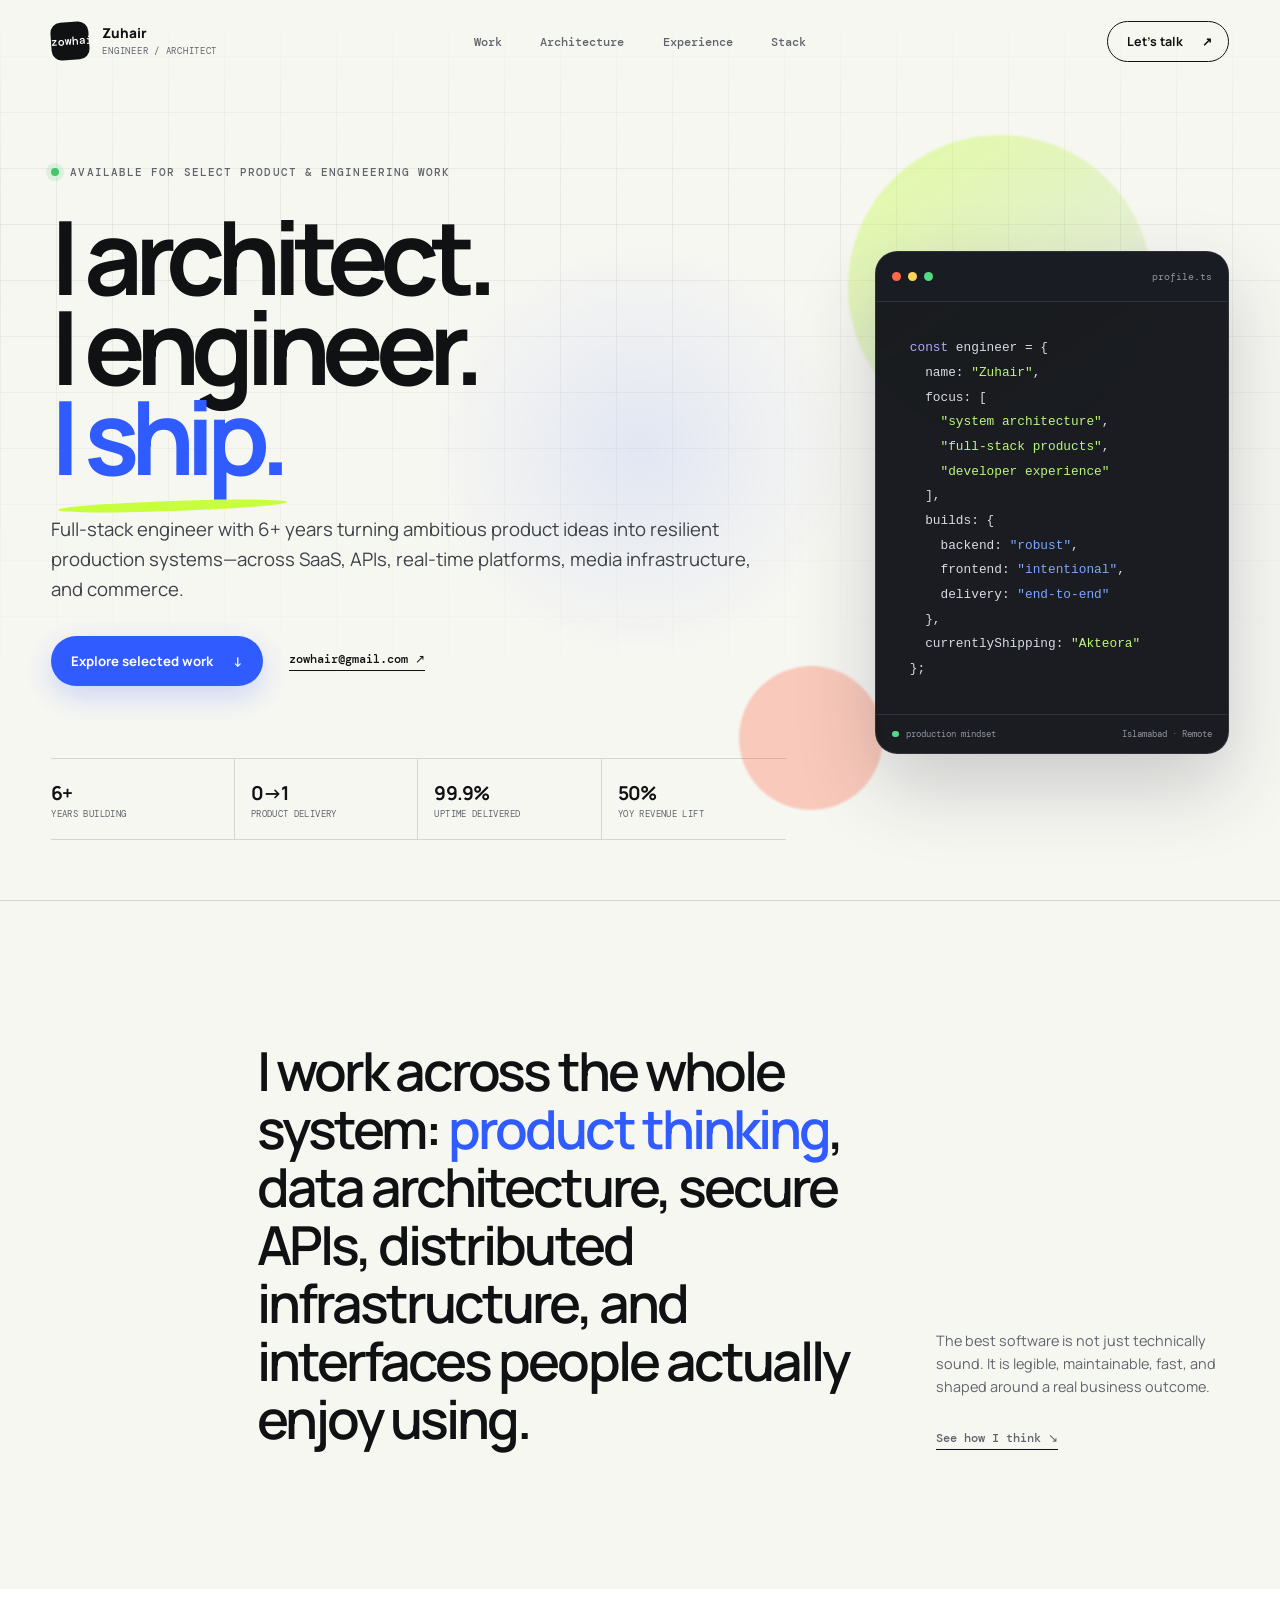
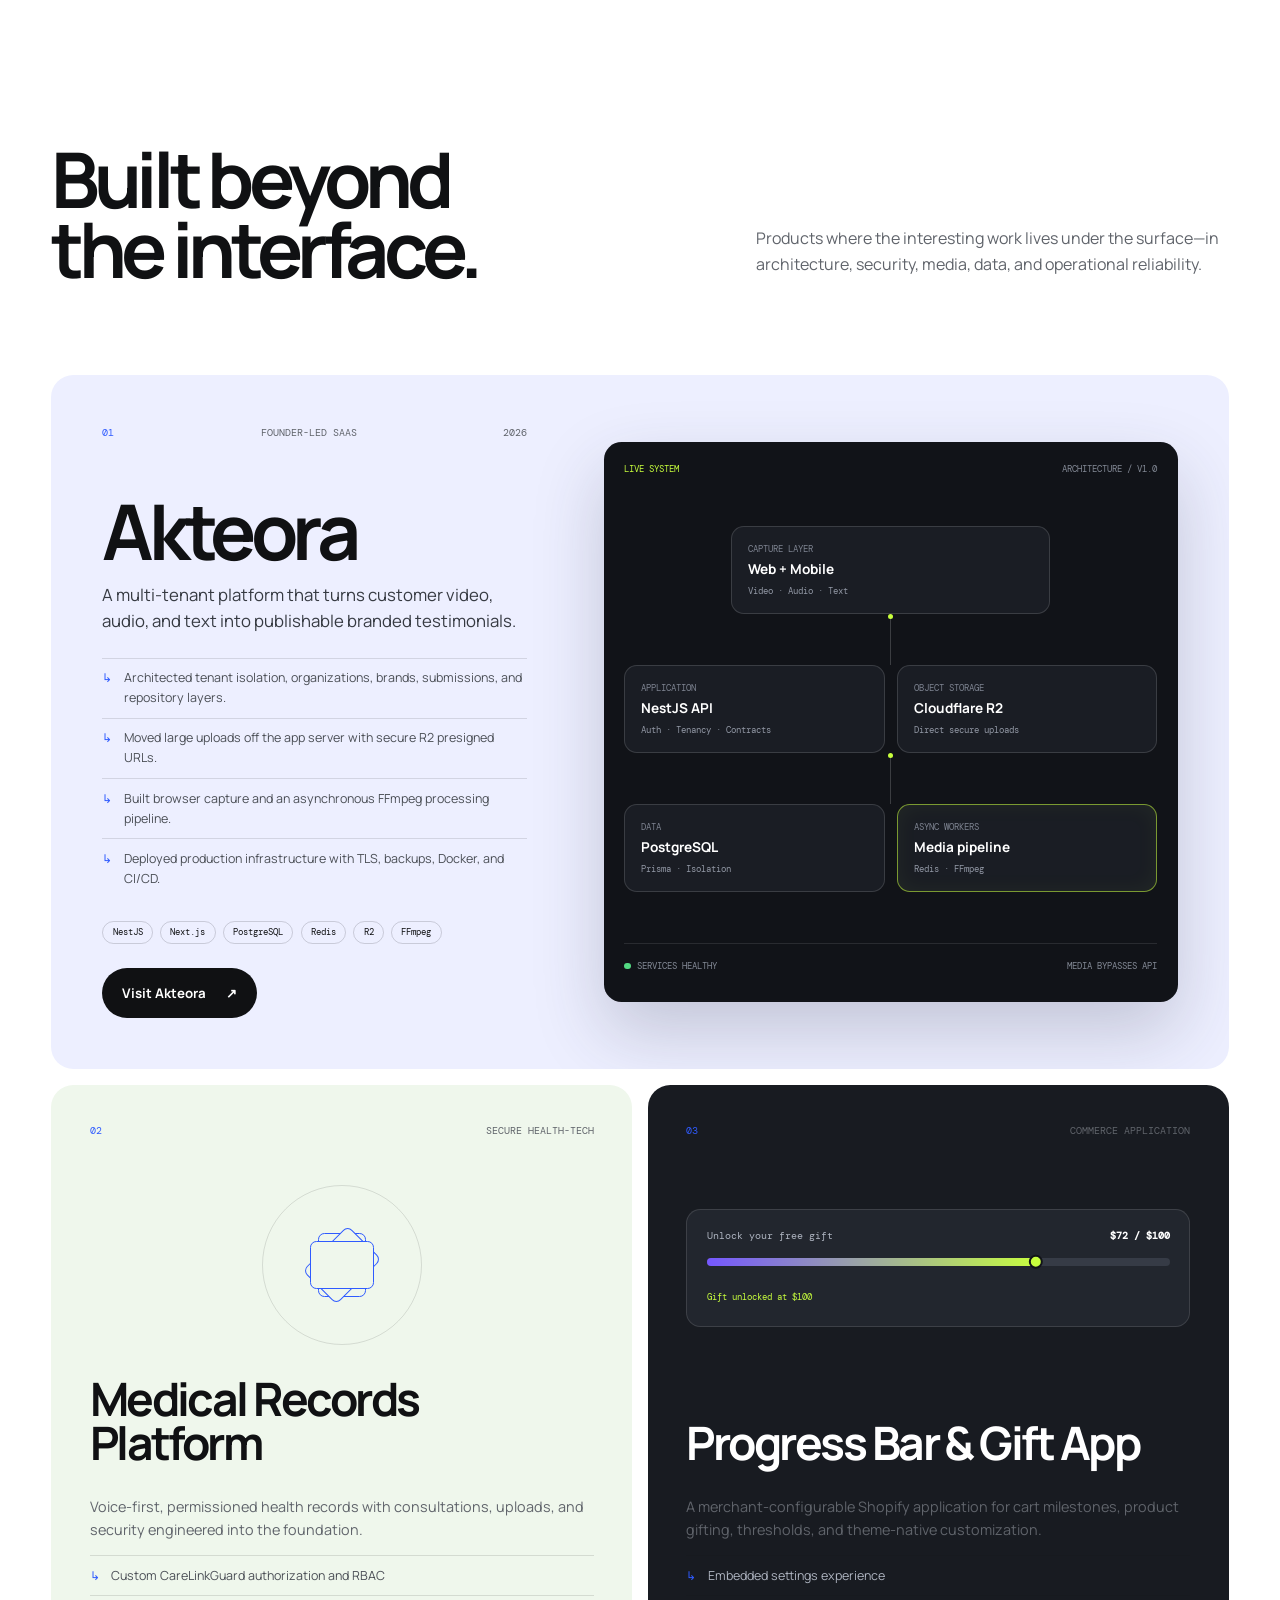
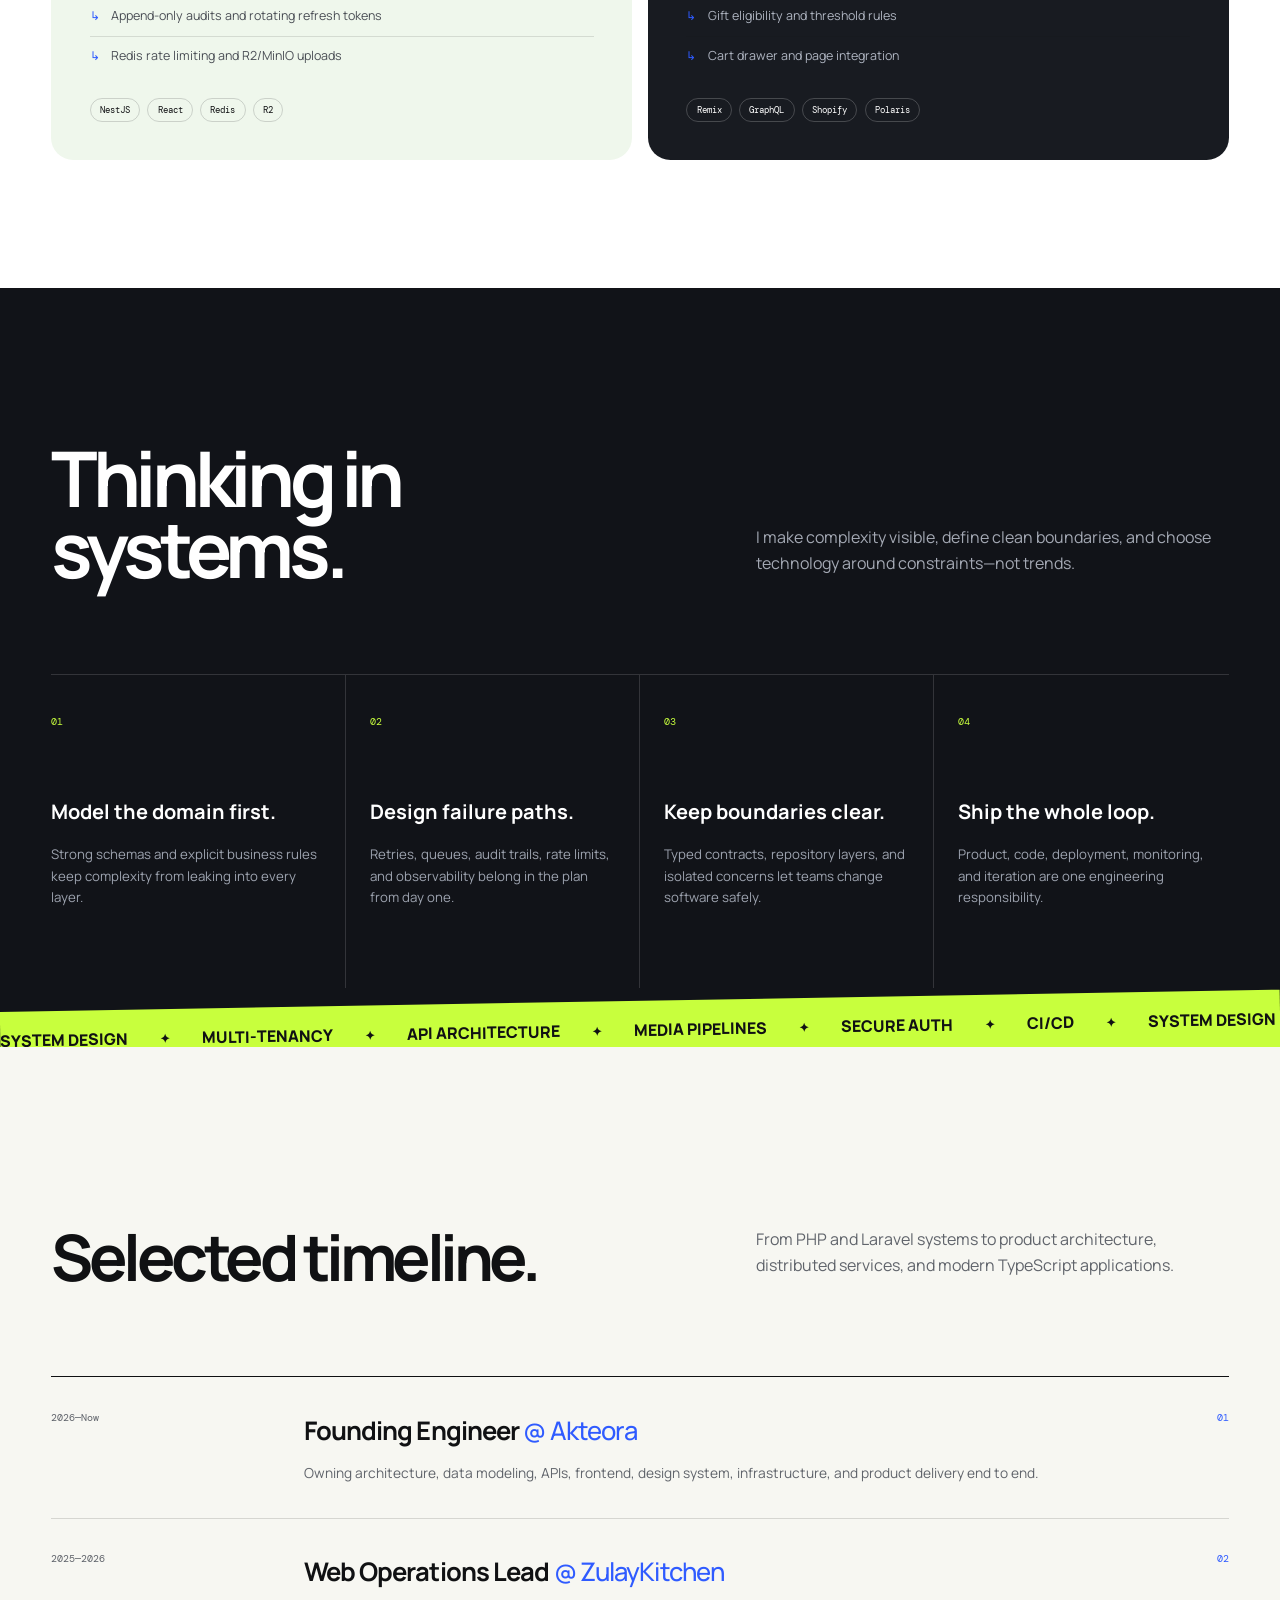
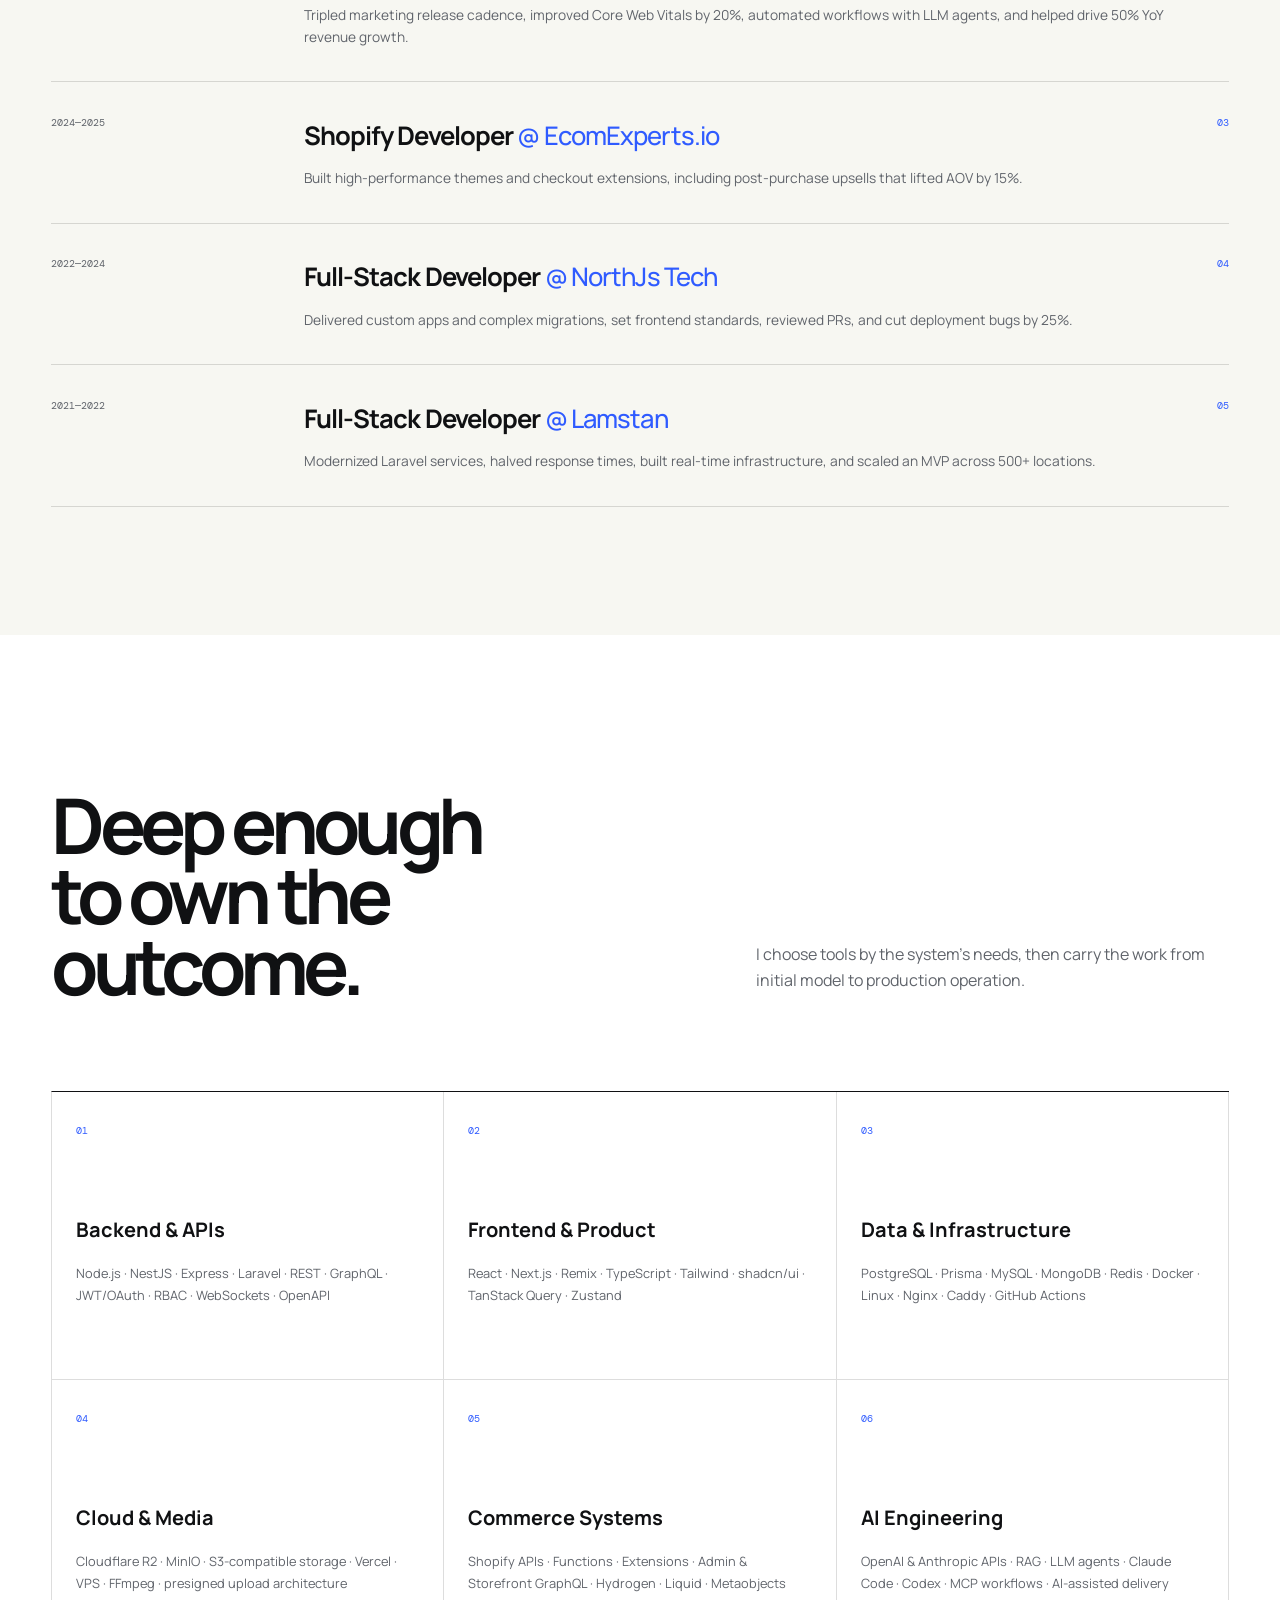
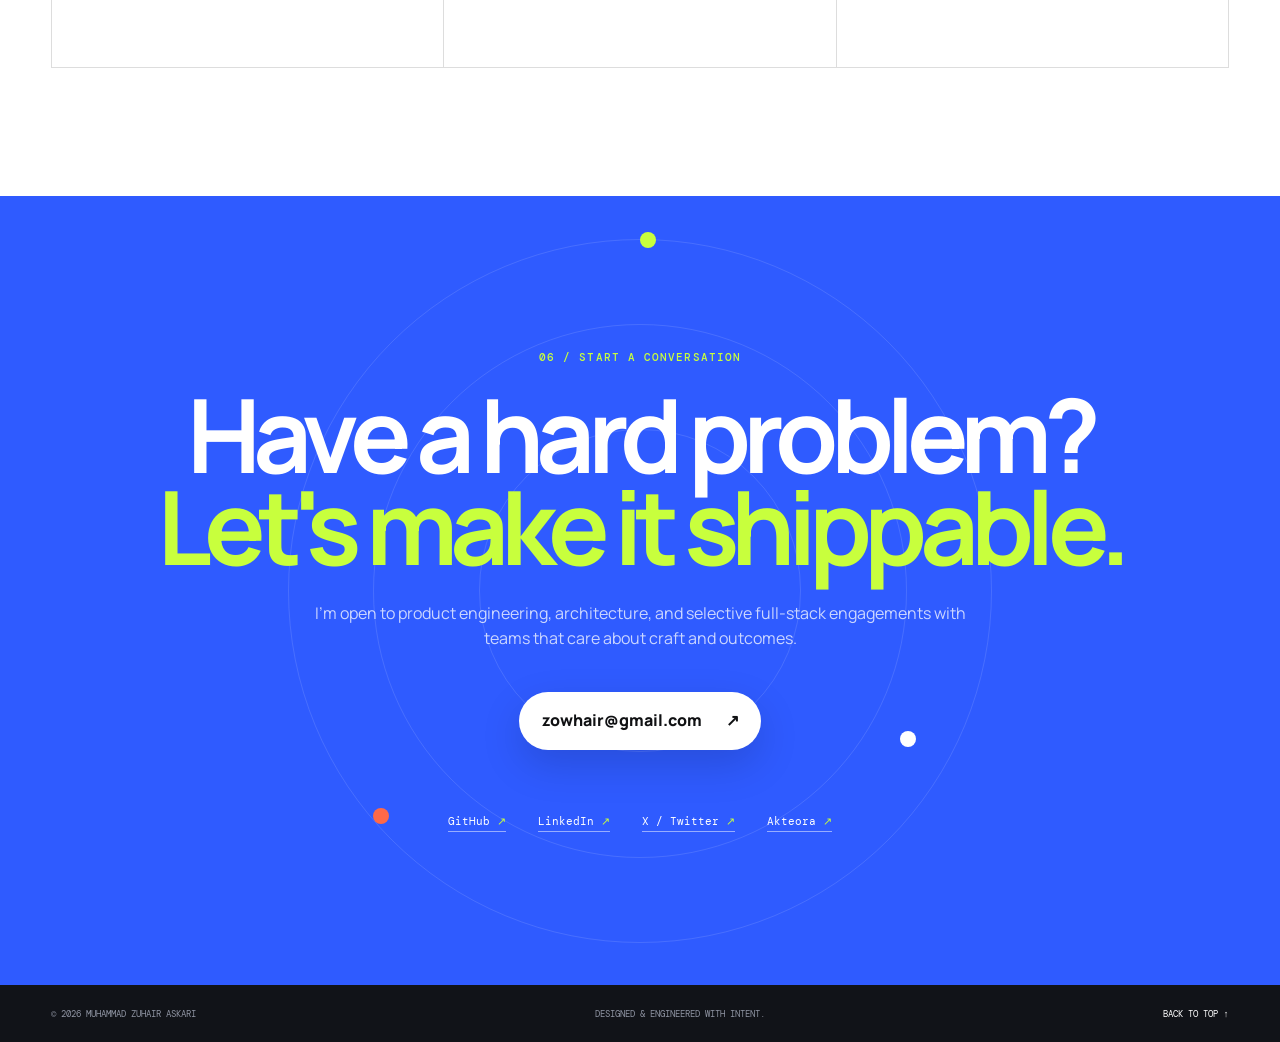
==== index.html @ 386f0e7a "name update" ====
<!doctype html>
<html lang="en">
<head>
  <meta charset="utf-8">
  <meta name="viewport" content="width=device-width, initial-scale=1">
  <meta name="theme-color" content="#f7f7f2">
  <meta name="description" content="Muhammad Zuhair Askari is a full-stack engineer and systems architect building SaaS products, APIs, media pipelines, and high-performance commerce systems.">
  <meta name="author" content="Muhammad Zuhair Askari">
  <meta property="og:title" content="Muhammad Zuhair Askari — Full-Stack Engineer & Systems Architect">
  <meta property="og:description" content="I architect and ship production software—from data models and APIs to polished product experiences.">
  <meta property="og:type" content="website">
  <title>Muhammad Zuhair Askari Full-Stack Engineer & Systems Architect</title>
  <link rel="preconnect" href="https://fonts.googleapis.com">
  <link rel="preconnect" href="https://fonts.gstatic.com" crossorigin>
  <link href="https://fonts.googleapis.com/css2?family=DM+Mono:wght@400;500&family=Manrope:wght@400;500;600;700;800&display=swap" rel="stylesheet">
  <link rel="stylesheet" href="main.55431484.css">
</head>
<body>
  <div class="cursor-glow" aria-hidden="true"></div>
  <a class="skip-link" href="#main">Skip to content</a>

  <header class="site-header" data-header>
    <a class="brand" href="#top" aria-label="Zuhair Askari, home">
      <span class="brand-mark">zowhair</span>
      <span class="brand-copy">Zuhair<small>Engineer / Architect</small></span>
    </a>
    <button class="menu-toggle" type="button" aria-label="Open navigation" aria-expanded="false" aria-controls="site-nav"><span></span><span></span></button>
    <nav class="site-nav" id="site-nav" aria-label="Primary navigation">
      <a href="#work">Work</a><a href="#architecture">Architecture</a><a href="#experience">Experience</a><a href="#stack">Stack</a>
    </nav>
    <a class="header-cta magnetic" href="mailto:zowhair@gmail.com?subject=Let%27s%20build%20something">Let's talk <span>↗</span></a>
  </header>

  <main id="main">
    <section class="hero section" id="top">
      <div class="hero-grid" aria-hidden="true"></div><div class="orb orb-one" aria-hidden="true"></div><div class="orb orb-two" aria-hidden="true"></div>
      <div class="hero-content">
        <div class="eyebrow reveal"><span class="status-dot"></span> Available for select product & engineering work</div>
        <h1 class="hero-title reveal">I architect.<br>I engineer. <span class="title-accent">I ship.</span></h1>
        <p class="hero-intro reveal">Full-stack engineer with 6+ years turning ambitious product ideas into resilient production systems—across SaaS, APIs, real-time platforms, media infrastructure, and commerce.</p>
        <div class="hero-actions reveal">
          <a class="button button-primary magnetic" href="#work">Explore selected work <span>↓</span></a>
          <a class="text-link" href="mailto:zowhair@gmail.com">zowhair@gmail.com <span>↗</span></a>
        </div>
        <div class="signal-strip reveal" aria-label="Quick facts">
          <div><strong>6+</strong><span>Years building</span></div><div><strong>0→1</strong><span>Product delivery</span></div><div><strong>99.9%</strong><span>Uptime delivered</span></div><div><strong>50%</strong><span>YoY revenue lift</span></div>
        </div>
      </div>
      <aside class="hero-console reveal" aria-label="Engineer profile summary">
        <div class="console-bar"><span></span><span></span><span></span><em>profile.ts</em></div>
        <pre><code><span class="code-violet">const</span> engineer = {
  name: <span class="code-green">"Zuhair"</span>,
  focus: [
    <span class="code-green">"system architecture"</span>,
    <span class="code-green">"full-stack products"</span>,
    <span class="code-green">"developer experience"</span>
  ],
  builds: {
    backend: <span class="code-blue">"robust"</span>,
    frontend: <span class="code-blue">"intentional"</span>,
    delivery: <span class="code-blue">"end-to-end"</span>
  },
  currentlyShipping: <span class="code-green">"Akteora"</span>
};</code></pre>
        <div class="console-footer"><span><i></i> production mindset</span><span>Islamabad · Remote</span></div>
      </aside>
    </section>

    <section class="statement section reveal" aria-label="Approach">
      <p class="section-kicker">01 / Approach</p>
      <p class="statement-copy">I work across the whole system: <span>product thinking</span>, data architecture, secure APIs, distributed infrastructure, and interfaces people actually enjoy using.</p>
      <div class="statement-side"><p>The best software is not just technically sound. It is legible, maintainable, fast, and shaped around a real business outcome.</p><a class="arrow-link" href="#architecture">See how I think <span>↘</span></a></div>
    </section>

    <section class="work section" id="work">
      <div class="section-heading reveal">
        <div><p class="section-kicker">02 / Selected work</p><h2>Built beyond<br>the interface.</h2></div>
        <p>Products where the interesting work lives under the surface—in architecture, security, media, data, and operational reliability.</p>
      </div>
      <article class="project project-featured reveal">
        <div class="project-copy">
          <div class="project-meta"><span>01</span><span>Founder-led SaaS</span><span>2026</span></div>
          <h3>Akteora</h3>
          <p class="project-lede">A multi-tenant platform that turns customer video, audio, and text into publishable branded testimonials.</p>
          <ul class="project-results">
            <li>Architected tenant isolation, organizations, brands, submissions, and repository layers.</li>
            <li>Moved large uploads off the app server with secure R2 presigned URLs.</li>
            <li>Built browser capture and an asynchronous FFmpeg processing pipeline.</li>
            <li>Deployed production infrastructure with TLS, backups, Docker, and CI/CD.</li>
          </ul>
          <div class="tag-row"><span>NestJS</span><span>Next.js</span><span>PostgreSQL</span><span>Redis</span><span>R2</span><span>FFmpeg</span></div>
          <a class="button button-dark magnetic" href="https://akteora.com" target="_blank" rel="noopener">Visit Akteora <span>↗</span></a>
        </div>
        <div class="architecture-card" aria-label="Akteora architecture illustration">
          <div class="arch-label"><span>LIVE SYSTEM</span><em>Architecture / v1.0</em></div>
          <div class="arch-flow">
            <div class="arch-node node-client"><small>Capture layer</small><strong>Web + Mobile</strong><span>Video · Audio · Text</span></div>
            <div class="flow-line"><span></span></div>
            <div class="arch-split"><div class="arch-node"><small>Application</small><strong>NestJS API</strong><span>Auth · Tenancy · Contracts</span></div><div class="arch-node"><small>Object storage</small><strong>Cloudflare R2</strong><span>Direct secure uploads</span></div></div>
            <div class="flow-line"><span></span></div>
            <div class="arch-split"><div class="arch-node"><small>Data</small><strong>PostgreSQL</strong><span>Prisma · Isolation</span></div><div class="arch-node node-active"><small>Async workers</small><strong>Media pipeline</strong><span>Redis · FFmpeg</span></div></div>
          </div>
          <div class="arch-metrics"><span><i></i> Services healthy</span><span>Media bypasses API</span></div>
        </div>
      </article>
      <div class="project-grid">
        <article class="project-card reveal">
          <div class="project-number">02 <span>Secure health-tech</span></div>
          <div class="project-icon icon-records" aria-hidden="true"><span></span><span></span><span></span></div>
          <h3>Medical Records Platform</h3>
          <p>Voice-first, permissioned health records with consultations, uploads, and security engineered into the foundation.</p>
          <ul><li>Custom CareLinkGuard authorization and RBAC</li><li>Append-only audits and rotating refresh tokens</li><li>Redis rate limiting and R2/MinIO uploads</li></ul>
          <div class="tag-row"><span>NestJS</span><span>React</span><span>Redis</span><span>R2</span></div>
        </article>
        <article class="project-card project-card-ink reveal">
          <div class="project-number">03 <span>Commerce application</span></div>
          <div class="progress-demo" aria-label="Animated cart reward progress example"><div class="progress-demo-head"><span>Unlock your free gift</span><strong>$72 / $100</strong></div><div class="progress-track"><i></i><b></b></div><div class="gift-chip">Gift unlocked at $100</div></div>
          <h3>Progress Bar & Gift App</h3>
          <p>A merchant-configurable Shopify application for cart milestones, product gifting, thresholds, and theme-native customization.</p>
          <ul><li>Embedded settings experience</li><li>Gift eligibility and threshold rules</li><li>Cart drawer and page integration</li></ul>
          <div class="tag-row"><span>Remix</span><span>GraphQL</span><span>Shopify</span><span>Polaris</span></div>
        </article>
      </div>
    </section>

    <section class="architecture section" id="architecture">
      <div class="section-heading reveal"><div><p class="section-kicker">03 / Architecture</p><h2>Thinking in<br>systems.</h2></div><p>I make complexity visible, define clean boundaries, and choose technology around constraints—not trends.</p></div>
      <div class="principles-grid">
        <article class="principle reveal"><span>01</span><h3>Model the domain first.</h3><p>Strong schemas and explicit business rules keep complexity from leaking into every layer.</p></article>
        <article class="principle reveal"><span>02</span><h3>Design failure paths.</h3><p>Retries, queues, audit trails, rate limits, and observability belong in the plan from day one.</p></article>
        <article class="principle reveal"><span>03</span><h3>Keep boundaries clear.</h3><p>Typed contracts, repository layers, and isolated concerns let teams change software safely.</p></article>
        <article class="principle reveal"><span>04</span><h3>Ship the whole loop.</h3><p>Product, code, deployment, monitoring, and iteration are one engineering responsibility.</p></article>
      </div>
      <div class="capability-marquee" aria-label="Core capabilities"><div class="marquee-track"><span>System Design</span><i>✦</i><span>Multi-tenancy</span><i>✦</i><span>API Architecture</span><i>✦</i><span>Media Pipelines</span><i>✦</i><span>Secure Auth</span><i>✦</i><span>CI/CD</span><i>✦</i><span>System Design</span><i>✦</i><span>Multi-tenancy</span><i>✦</i><span>API Architecture</span><i>✦</i><span>Media Pipelines</span><i>✦</i><span>Secure Auth</span><i>✦</i><span>CI/CD</span><i>✦</i></div></div>
    </section>

    <section class="experience section" id="experience">
      <div class="section-heading compact reveal"><div><p class="section-kicker">04 / Experience</p><h2>Selected timeline.</h2></div><p>From PHP and Laravel systems to product architecture, distributed services, and modern TypeScript applications.</p></div>
      <div class="timeline">
        <article class="timeline-item reveal"><div class="timeline-date">2026—Now</div><div><h3>Founding Engineer <span>@ Akteora</span></h3><p>Owning architecture, data modeling, APIs, frontend, design system, infrastructure, and product delivery end to end.</p></div><div class="timeline-index">01</div></article>
        <article class="timeline-item reveal"><div class="timeline-date">2025—2026</div><div><h3>Web Operations Lead <span>@ ZulayKitchen</span></h3><p>Tripled marketing release cadence, improved Core Web Vitals by 20%, automated workflows with LLM agents, and helped drive 50% YoY revenue growth.</p></div><div class="timeline-index">02</div></article>
        <article class="timeline-item reveal"><div class="timeline-date">2024—2025</div><div><h3>Shopify Developer <span>@ EcomExperts.io</span></h3><p>Built high-performance themes and checkout extensions, including post-purchase upsells that lifted AOV by 15%.</p></div><div class="timeline-index">03</div></article>
        <article class="timeline-item reveal"><div class="timeline-date">2022—2024</div><div><h3>Full-Stack Developer <span>@ NorthJs Tech</span></h3><p>Delivered custom apps and complex migrations, set frontend standards, reviewed PRs, and cut deployment bugs by 25%.</p></div><div class="timeline-index">04</div></article>
        <article class="timeline-item reveal"><div class="timeline-date">2021—2022</div><div><h3>Full-Stack Developer <span>@ Lamstan</span></h3><p>Modernized Laravel services, halved response times, built real-time infrastructure, and scaled an MVP across 500+ locations.</p></div><div class="timeline-index">05</div></article>
      </div>
    </section>

    <section class="stack section" id="stack">
      <div class="section-heading reveal"><div><p class="section-kicker">05 / Technical range</p><h2>Deep enough<br>to own the outcome.</h2></div><p>I choose tools by the system's needs, then carry the work from initial model to production operation.</p></div>
      <div class="stack-board reveal">
        <article><span class="stack-num">01</span><h3>Backend & APIs</h3><p>Node.js · NestJS · Express · Laravel · REST · GraphQL · JWT/OAuth · RBAC · WebSockets · OpenAPI</p></article>
        <article><span class="stack-num">02</span><h3>Frontend & Product</h3><p>React · Next.js · Remix · TypeScript · Tailwind · shadcn/ui · TanStack Query · Zustand</p></article>
        <article><span class="stack-num">03</span><h3>Data & Infrastructure</h3><p>PostgreSQL · Prisma · MySQL · MongoDB · Redis · Docker · Linux · Nginx · Caddy · GitHub Actions</p></article>
        <article><span class="stack-num">04</span><h3>Cloud & Media</h3><p>Cloudflare R2 · MinIO · S3-compatible storage · Vercel · VPS · FFmpeg · presigned upload architecture</p></article>
        <article><span class="stack-num">05</span><h3>Commerce Systems</h3><p>Shopify APIs · Functions · Extensions · Admin & Storefront GraphQL · Hydrogen · Liquid · Metaobjects</p></article>
        <article><span class="stack-num">06</span><h3>AI Engineering</h3><p>OpenAI & Anthropic APIs · RAG · LLM agents · Claude Code · Codex · MCP workflows · AI-assisted delivery</p></article>
      </div>
    </section>

    <section class="contact section" id="contact">
      <div class="contact-orbit" aria-hidden="true"><span></span><span></span><span></span></div>
      <p class="section-kicker reveal">06 / Start a conversation</p>
      <h2 class="reveal">Have a hard problem?<br><span>Let's make it shippable.</span></h2>
      <p class="contact-copy reveal">I’m open to product engineering, architecture, and selective full-stack engagements with teams that care about craft and outcomes.</p>
      <a class="contact-email magnetic reveal" href="mailto:zowhair@gmail.com?subject=Project%20inquiry">zowhair@gmail.com <span>↗</span></a>
      <div class="contact-links reveal"><a href="https://github.com/zowhair" target="_blank" rel="noopener">GitHub <span>↗</span></a><a href="https://linkedin.com/in/zowhair" target="_blank" rel="noopener">LinkedIn <span>↗</span></a><a href="https://x.com/zowhair" target="_blank" rel="noopener">X / Twitter <span>↗</span></a><a href="https://akteora.com" target="_blank" rel="noopener">Akteora <span>↗</span></a></div>
    </section>
  </main>
  <footer class="site-footer"><span>© <span data-year>2026</span> Muhammad Zuhair Askari</span><span>Designed & engineered with intent.</span><a href="#top">Back to top ↑</a></footer>
  <script src="script.js" defer></script>
</body>
</html>
---- main.55431484.css ----
:root {
  --paper: #f7f7f2;
  --white: #fff;
  --ink: #101113;
  --muted: #60646b;
  --line: rgba(16, 17, 19, .14);
  --blue: #2f5bff;
  --violet: #7557ff;
  --acid: #c8ff3d;
  --coral: #ff6948;
  --dark: #111318;
  --mono: "DM Mono", monospace;
  --sans: "Manrope", sans-serif;
  --pad: clamp(1.25rem, 4vw, 4.75rem);
  --radius: 1.4rem;
  --ease: cubic-bezier(.2, .75, .2, 1);
}

* { box-sizing: border-box; }
html { scroll-behavior: smooth; scroll-padding-top: 6rem; }
body { margin: 0; background: var(--paper); color: var(--ink); font-family: var(--sans); font-size: 16px; line-height: 1.6; overflow-x: hidden; }
body.menu-open { overflow: hidden; }
a { color: inherit; text-decoration: none; }
button, a { -webkit-tap-highlight-color: transparent; }
button { font: inherit; }
::selection { background: var(--acid); color: var(--ink); }

.skip-link { position: fixed; left: 1rem; top: -4rem; z-index: 999; background: var(--ink); color: #fff; padding: .7rem 1rem; transition: top .2s; }
.skip-link:focus { top: 1rem; }
.cursor-glow { position: fixed; width: 28rem; height: 28rem; border-radius: 50%; background: radial-gradient(circle, rgba(47,91,255,.1), transparent 68%); pointer-events: none; z-index: -1; transform: translate(-50%, -50%); transition: opacity .3s; }

.site-header { height: 84px; padding: 0 var(--pad); display: grid; grid-template-columns: 1fr auto 1fr; align-items: center; position: fixed; inset: 0 0 auto; z-index: 100; border-bottom: 1px solid transparent; transition: background .3s, border-color .3s, height .3s; }
.site-header.scrolled { height: 70px; background: rgba(247,247,242,.86); backdrop-filter: blur(18px); border-color: var(--line); }
.brand { justify-self: start; display: flex; align-items: center; gap: .8rem; font-size: .85rem; font-weight: 800; line-height: 1.15; }
.brand-mark { width: 2.4rem; height: 2.4rem; display: grid; place-items: center; background: var(--ink); color: #fff; border-radius: .65rem; font: 500 .72rem var(--mono); transform: rotate(-4deg); }
.brand-copy small { display: block; margin-top: .18rem; color: var(--muted); font: 400 .58rem var(--mono); text-transform: uppercase; letter-spacing: .08em; }
.site-nav { display: flex; align-items: center; gap: clamp(1.2rem, 3vw, 2.6rem); }
.site-nav a { position: relative; font: 500 .78rem var(--mono); color: var(--muted); }
.site-nav a::after { content: ""; position: absolute; left: 0; right: 100%; bottom: -.4rem; height: 1px; background: var(--ink); transition: right .25s var(--ease); }
.site-nav a:hover { color: var(--ink); }
.site-nav a:hover::after { right: 0; }
.header-cta { justify-self: end; display: inline-flex; gap: 1.2rem; align-items: center; border: 1px solid var(--ink); border-radius: 999px; padding: .62rem 1rem .62rem 1.15rem; font-size: .78rem; font-weight: 700; transition: color .2s, background .2s, transform .2s; }
.header-cta:hover { color: #fff; background: var(--ink); }
.menu-toggle { display: none; }

.section { padding-left: var(--pad); padding-right: var(--pad); }
.hero { min-height: 100svh; padding-top: clamp(9rem, 17vh, 12.5rem); padding-bottom: 3rem; position: relative; display: grid; grid-template-columns: minmax(0, 1.35fr) minmax(20rem, .65fr); gap: clamp(3rem, 7vw, 8rem); align-items: center; overflow: hidden; }
.hero-grid { position: absolute; inset: 0; pointer-events: none; opacity: .43; background-image: linear-gradient(var(--line) 1px, transparent 1px), linear-gradient(90deg, var(--line) 1px, transparent 1px); background-size: 56px 56px; mask-image: linear-gradient(to bottom, transparent 0, #000 24%, transparent 80%); }
.orb { position: absolute; border-radius: 50%; filter: blur(1px); pointer-events: none; }
.orb-one { width: 19rem; height: 19rem; right: 10%; top: 15%; background: linear-gradient(145deg, rgba(200,255,61,.8), rgba(47,91,255,.15)); animation: float 8s ease-in-out infinite; opacity: .55; }
.orb-two { width: 9rem; height: 9rem; right: 31%; bottom: 10%; background: rgba(255,105,72,.32); animation: float 7s ease-in-out -3s infinite reverse; }
.hero-content, .hero-console { position: relative; z-index: 2; }
.section-kicker {
  opacity: 0;
}
.eyebrow, .section-kicker { font: 500 .68rem var(--mono); text-transform: uppercase; letter-spacing: .1em; }
.eyebrow { display: flex; align-items: center; gap: .7rem; color: var(--muted); margin-bottom: 2rem; }
.status-dot { width: .5rem; height: .5rem; border-radius: 50%; background: #44c66a; box-shadow: 0 0 0 5px rgba(68,198,106,.15); animation: pulse 2.2s infinite; }
.hero-title { margin: 0; max-width: 8ch; font-size: clamp(3.7rem, 8vw, 8.2rem); line-height: .88; letter-spacing: -.08em; font-weight: 700; }
.title-accent { color: var(--blue); position: relative; white-space: nowrap; }
.title-accent::after { content: ""; position: absolute; left: 3%; right: -2%; bottom: -.05em; height: .1em; border-radius: 100%; background: var(--acid); transform: rotate(-2deg); z-index: -1; }
.hero-intro { max-width: 45rem; margin: 2.1rem 0 2rem; font-size: clamp(1rem, 1.45vw, 1.22rem); color: #3e4249; }
.hero-actions { display: flex; align-items: center; gap: 1.6rem; flex-wrap: wrap; }
.button { display: inline-flex; align-items: center; justify-content: center; gap: 1.25rem; border-radius: 999px; padding: .9rem 1.25rem; font-size: .83rem; font-weight: 700; transition: transform .25s var(--ease), background .25s, box-shadow .25s; }
.button-primary { color: #fff; background: var(--blue); box-shadow: 0 10px 30px rgba(47,91,255,.22); }
.button-primary:hover { background: #1d44dd; box-shadow: 0 14px 34px rgba(47,91,255,.3); transform: translateY(-2px); }
.button-dark { background: var(--ink); color: #fff; margin-top: 1.5rem; }
.button-dark:hover { background: var(--blue); }
.text-link, .arrow-link { font: 500 .78rem var(--mono); border-bottom: 1px solid var(--ink); padding-bottom: .2rem; }
.text-link span, .arrow-link span { display: inline-block; transition: transform .2s; }
.text-link:hover span, .arrow-link:hover span { transform: translate(3px, -3px); }
.signal-strip { display: grid; grid-template-columns: repeat(4, 1fr); margin-top: clamp(3rem, 8vh, 6.5rem); border-top: 1px solid var(--line); border-bottom: 1px solid var(--line); }
.signal-strip div { padding: 1.15rem .9rem 1.15rem 0; border-right: 1px solid var(--line); }
.signal-strip div + div { padding-left: 1rem; }
.signal-strip div:last-child { border-right: 0; }
.signal-strip strong { display: block; font-size: 1.2rem; letter-spacing: -.04em; }
.signal-strip span { display: block; font: 400 .58rem var(--mono); color: var(--muted); text-transform: uppercase; letter-spacing: .04em; }

.hero-console { background: rgba(17,19,24,.96); color: #d8dbe4; border: 1px solid rgba(255,255,255,.1); border-radius: 1.4rem; box-shadow: 0 32px 80px rgba(22,26,39,.2); transform: rotate(1.4deg); overflow: hidden; }
.console-bar { height: 3.1rem; padding: 0 1rem; display: flex; align-items: center; gap: .42rem; border-bottom: 1px solid rgba(255,255,255,.1); background: #191c23; }
.console-bar > span { width: .58rem; height: .58rem; border-radius: 50%; background: #454952; }
.console-bar > span:first-child { background: var(--coral); }.console-bar > span:nth-child(2) { background: #ffd35a; }.console-bar > span:nth-child(3) { background: #53d982; }
.console-bar em { margin-left: auto; font: normal .63rem var(--mono); color: #8f94a2; }
.hero-console pre { margin: 0; padding: clamp(1.4rem, 3vw, 2.1rem); overflow: auto; font: 400 clamp(.7rem, 1vw, .85rem)/1.85 var(--mono); }
.code-violet { color: #b5a3ff; }.code-green { color: #baf776; }.code-blue { color: #7aa7ff; }
.console-footer { padding: .8rem 1rem; display: flex; justify-content: space-between; border-top: 1px solid rgba(255,255,255,.1); color: #8f94a2; font: .58rem var(--mono); }
.console-footer span { display: flex; align-items: center; gap: .45rem; }.console-footer i { width: .42rem; height: .42rem; border-radius: 50%; background: #53d982; }

.statement { padding-top: clamp(6rem, 11vw, 10rem); padding-bottom: clamp(6rem, 11vw, 10rem); display: grid; grid-template-columns: .35fr 1.4fr .65fr; gap: 3rem; align-items: start; border-top: 1px solid var(--line); }
.section-kicker { margin: 0; color: var(--blue); }
.statement-copy { margin: 0; font-size: clamp(2rem, 4.2vw, 4.9rem); line-height: 1.08; letter-spacing: -.055em; font-weight: 600; }
.statement-copy span { color: var(--blue); }
.statement-side { align-self: end; color: var(--muted); font-size: .9rem; }.statement-side p { margin: 0 0 1.7rem; }

.work, .stack { padding-top: clamp(6rem, 10vw, 9rem); padding-bottom: clamp(6rem, 10vw, 9rem); background: var(--white); }
.section-heading { display: grid; grid-template-columns: 1.15fr .85fr; gap: 4rem; align-items: end; margin-bottom: clamp(3.5rem, 7vw, 7rem); }
.section-heading h2 { margin: .8rem 0 0; font-size: clamp(3rem, 6vw, 6.8rem); line-height: .92; letter-spacing: -.07em; }
.section-heading > p { max-width: 34rem; margin: 0 0 .5rem auto; color: var(--muted); font-size: 1rem; }
.project-featured { display: grid; grid-template-columns: .85fr 1.15fr; gap: clamp(2rem, 6vw, 7rem); padding: clamp(1.5rem, 4vw, 4.5rem); border-radius: var(--radius); background: #edefff; overflow: hidden; }
.project-copy { display: flex; flex-direction: column; align-items: flex-start; }
.project-meta { width: 100%; display: flex; justify-content: space-between; gap: 1rem; font: .62rem var(--mono); color: var(--muted); text-transform: uppercase; }
.project-meta span:first-child { color: var(--blue); }
.project h3 { margin: 3.6rem 0 1rem; font-size: clamp(3rem, 6vw, 6.5rem); line-height: .9; letter-spacing: -.07em; }
.project-lede { margin: 0 0 1.4rem; color: #363a42; font-size: 1.05rem; }
.project-results, .project-card ul { list-style: none; margin: 0; padding: 0; }
.project-results li, .project-card li { position: relative; padding: .6rem 0 .6rem 1.35rem; border-top: 1px solid rgba(16,17,19,.12); color: #4b4f56; font-size: .78rem; }
.project-results li::before, .project-card li::before { content: "↳"; position: absolute; left: 0; color: var(--blue); }
.tag-row { display: flex; flex-wrap: wrap; gap: .45rem; margin-top: 1.4rem; }
.tag-row span { border: 1px solid rgba(16,17,19,.16); border-radius: 999px; padding: .3rem .58rem; font: .58rem var(--mono); }
.architecture-card { align-self: center; min-height: 35rem; padding: 1.3rem; border-radius: 1.1rem; background: var(--dark); color: #fff; box-shadow: 0 30px 70px rgba(47,49,75,.22); }
.arch-label, .arch-metrics { display: flex; justify-content: space-between; align-items: center; color: #838995; font: .56rem var(--mono); text-transform: uppercase; }
.arch-label span { color: var(--acid); }.arch-label em { font-style: normal; }
.arch-flow { padding: clamp(2rem, 4vw, 3.3rem) 0; }
.arch-node { border: 1px solid rgba(255,255,255,.14); background: #1a1d24; border-radius: .8rem; padding: 1rem; }
.arch-node small, .arch-node strong, .arch-node > span { display: block; }.arch-node small { color: #7d8390; font: .55rem var(--mono); text-transform: uppercase; }.arch-node strong { margin: .25rem 0; font-size: .85rem; }.arch-node > span { color: #9298a5; font: .55rem var(--mono); }
.node-client { max-width: 60%; margin: 0 auto; }.node-active { border-color: rgba(200,255,61,.55); box-shadow: inset 0 0 22px rgba(200,255,61,.05); }
.arch-split { display: grid; grid-template-columns: 1fr 1fr; gap: .75rem; }
.flow-line { height: 3.2rem; width: 1px; background: rgba(255,255,255,.18); margin: 0 auto; position: relative; }.flow-line span { position: absolute; width: 5px; height: 5px; border-radius: 50%; background: var(--acid); left: -2px; top: 0; animation: dataflow 2s linear infinite; }
.arch-metrics { border-top: 1px solid rgba(255,255,255,.1); padding-top: 1rem; }.arch-metrics span { display: flex; align-items: center; gap: .4rem; }.arch-metrics i { width: .4rem; height: .4rem; border-radius: 50%; background: #53d982; }
.project-grid { display: grid; grid-template-columns: 1fr 1fr; gap: 1rem; margin-top: 1rem; }
.project-card { min-height: 41rem; border-radius: var(--radius); padding: clamp(1.5rem, 3vw, 3rem); background: #eff7ec; display: flex; flex-direction: column; }
.project-card-ink { background: #181b21; color: #fff; }.project-card-ink p, .project-card-ink li { color: #aeb4c0; }.project-card-ink .tag-row span { border-color: rgba(255,255,255,.2); }
.project-number { display: flex; justify-content: space-between; font: .62rem var(--mono); color: var(--blue); }.project-number span { color: var(--muted); text-transform: uppercase; }
.project-card h3 { font-size: clamp(2rem, 3.6vw, 4.2rem); margin: auto 0 1rem; line-height: .95; letter-spacing: -.055em; }
.project-card p { font-size: .9rem; color: var(--muted); }
.project-icon { width: 10rem; height: 10rem; margin: 3rem auto 2rem; border: 1px solid rgba(16,17,19,.12); border-radius: 50%; position: relative; animation: spin 18s linear infinite; }
.icon-records span { position: absolute; width: 3rem; height: 4rem; border: 1px solid var(--blue); background: #eff7ec; border-radius: .4rem; left: calc(50% - 1.5rem); top: calc(50% - 2rem); }.icon-records span:nth-child(2) { transform: rotate(45deg); }.icon-records span:nth-child(3) { transform: rotate(90deg); }
.progress-demo { margin: 4.5rem 0 4rem; padding: 1.2rem; border: 1px solid rgba(255,255,255,.12); border-radius: .9rem; background: #22262e; }
.progress-demo-head { display: flex; justify-content: space-between; font: .6rem var(--mono); color: #aeb4c0; }.progress-demo-head strong { color: #fff; }
.progress-track { height: .48rem; margin: 1rem 0; background: #363b46; border-radius: 1rem; position: relative; }.progress-track i { display: block; width: 72%; height: 100%; background: linear-gradient(90deg, var(--violet), var(--acid)); border-radius: inherit; animation: loadbar 3s var(--ease) infinite alternate; }.progress-track b { position: absolute; left: 71%; top: 50%; transform: translate(-50%,-50%); width: .9rem; height: .9rem; border: 2px solid var(--dark); border-radius: 50%; background: var(--acid); }
.gift-chip { display: inline-flex; color: var(--acid); font: .57rem var(--mono); }

.architecture { padding-top: clamp(6rem, 10vw, 9rem); padding-bottom: 0; background: var(--dark); color: #fff; overflow: hidden; }
.architecture .section-kicker { color: var(--acid); }.architecture .section-heading > p { color: #a4a9b4; }
.principles-grid { display: grid; grid-template-columns: repeat(4, 1fr); border-top: 1px solid rgba(255,255,255,.14); }
.principle { padding: 2rem 1.5rem 5rem 0; border-right: 1px solid rgba(255,255,255,.14); }.principle + .principle { padding-left: 1.5rem; }.principle:last-child { border-right: 0; }
.principle > span { font: .6rem var(--mono); color: var(--acid); }.principle h3 { margin: 4rem 0 1rem; font-size: 1.25rem; }.principle p { margin: 0; color: #9da3af; font-size: .83rem; }
.capability-marquee { margin-left: calc(var(--pad) * -1); margin-right: calc(var(--pad) * -1); overflow: hidden; background: var(--acid); color: var(--ink); transform: rotate(-1deg) translateY(.8rem); }
.marquee-track { width: max-content; display: flex; align-items: center; gap: 2rem; padding: 1.05rem 0; animation: marquee 30s linear infinite; font-size: 1rem; font-weight: 800; text-transform: uppercase; }.marquee-track i { font-style: normal; font-size: .75rem; }

.experience { padding-top: clamp(7rem, 12vw, 11rem); padding-bottom: clamp(6rem, 10vw, 9rem); }
.section-heading.compact h2 { font-size: clamp(3rem, 5vw, 5.6rem); }
.timeline { border-top: 1px solid var(--ink); }
.timeline-item { display: grid; grid-template-columns: .25fr 1fr auto; gap: 2rem; padding: 2.1rem 0; border-bottom: 1px solid var(--line); transition: padding .25s, background .25s; }
.timeline-item:hover { padding-left: 1rem; padding-right: 1rem; background: rgba(255,255,255,.65); }
.timeline-date, .timeline-index { font: .65rem var(--mono); color: var(--muted); }.timeline-index { color: var(--blue); }
.timeline-item h3 { margin: 0 0 .65rem; font-size: clamp(1.2rem, 2vw, 1.8rem); letter-spacing: -.035em; }.timeline-item h3 span { color: var(--blue); font-weight: 500; }.timeline-item p { max-width: 56rem; margin: 0; color: var(--muted); font-size: .86rem; }

.stack-board { display: grid; grid-template-columns: repeat(3, 1fr); border-top: 1px solid var(--ink); border-left: 1px solid var(--line); }
.stack-board article { min-height: 18rem; padding: 1.5rem; border-right: 1px solid var(--line); border-bottom: 1px solid var(--line); transition: color .25s, background .25s; }.stack-board article:hover { background: var(--blue); color: #fff; }.stack-board article:hover p, .stack-board article:hover .stack-num { color: rgba(255,255,255,.75); }
.stack-num { font: .62rem var(--mono); color: var(--blue); }.stack-board h3 { margin: 4.5rem 0 1rem; font-size: 1.25rem; }.stack-board p { margin: 0; color: var(--muted); font-size: .8rem; line-height: 1.75; }

.contact { position: relative; padding-top: clamp(7rem, 12vw, 12rem); padding-bottom: clamp(7rem, 12vw, 12rem); overflow: hidden; background: var(--blue); color: #fff; text-align: center; }
.contact .section-kicker { color: var(--acid); }.contact h2 { position: relative; z-index: 2; margin: 1.5rem auto 1.8rem; font-size: clamp(3.3rem, 8vw, 9rem); line-height: .9; letter-spacing: -.075em; }.contact h2 span { color: var(--acid); }.contact-copy { position: relative; z-index: 2; max-width: 42rem; margin: 0 auto 2.5rem; color: rgba(255,255,255,.75); }
.contact-email { position: relative; z-index: 2; display: inline-flex; align-items: center; gap: 1.5rem; padding: 1rem 1.4rem; border-radius: 999px; background: #fff; color: var(--ink); font-weight: 800; font-size: clamp(.85rem, 1.5vw, 1rem); box-shadow: 0 15px 40px rgba(0,0,0,.15); }
.contact-links { position: relative; z-index: 2; display: flex; justify-content: center; gap: 2rem; margin-top: 4rem; }.contact-links a { padding-bottom: .2rem; border-bottom: 1px solid rgba(255,255,255,.5); font: .68rem var(--mono); }.contact-links a span { color: var(--acid); }
.contact-orbit { position: absolute; width: 55vw; aspect-ratio: 1; border: 1px solid rgba(255,255,255,.12); border-radius: 50%; left: 50%; top: 50%; transform: translate(-50%,-50%); animation: spin-centered 25s linear infinite; }.contact-orbit::before, .contact-orbit::after { content: ""; position: absolute; inset: 12%; border: inherit; border-radius: inherit; }.contact-orbit::after { inset: 27%; }.contact-orbit span { position: absolute; width: 1rem; height: 1rem; background: var(--acid); border-radius: 50%; left: 50%; top: -.5rem; }.contact-orbit span:nth-child(2) { left: 12%; top: 81%; background: var(--coral); }.contact-orbit span:nth-child(3) { left: 87%; top: 70%; background: #fff; }
.site-footer { padding: 1.4rem var(--pad); display: flex; justify-content: space-between; gap: 1rem; background: var(--dark); color: #8f94a2; font: .58rem var(--mono); text-transform: uppercase; }.site-footer a { color: #fff; }

.reveal { opacity: 0; transform: translateY(30px); transition: opacity .8s var(--ease), transform .8s var(--ease); }.reveal.is-visible { opacity: 1; transform: translateY(0); }
@keyframes float { 0%,100% { transform: translate3d(0,0,0) scale(1); } 50% { transform: translate3d(0,-24px,0) scale(1.04); } }
@keyframes pulse { 0%,100% { box-shadow: 0 0 0 4px rgba(68,198,106,.15); } 50% { box-shadow: 0 0 0 8px rgba(68,198,106,0); } }
@keyframes dataflow { from { top: 0; } to { top: calc(100% - 5px); } }
@keyframes spin { to { transform: rotate(360deg); } }
@keyframes spin-centered { from { transform: translate(-50%,-50%) rotate(0); } to { transform: translate(-50%,-50%) rotate(360deg); } }
@keyframes loadbar { from { width: 45%; } to { width: 88%; } }
@keyframes marquee { to { transform: translateX(-50%); } }

@media (max-width: 1050px) {
  .hero { grid-template-columns: 1fr; min-height: auto; padding-top: 10rem; }.hero-console { max-width: 42rem; transform: none; }.orb-one { right: -8%; }.statement { grid-template-columns: 1fr; }.statement-copy { max-width: 20ch; }.statement-side { max-width: 35rem; }.project-featured { grid-template-columns: 1fr; }.architecture-card { width: 100%; max-width: 44rem; }.principles-grid { grid-template-columns: 1fr 1fr; }.principle:nth-child(2) { border-right: 0; }.principle:nth-child(-n+2) { border-bottom: 1px solid rgba(255,255,255,.14); }.stack-board { grid-template-columns: 1fr 1fr; }
}
@media (max-width: 780px) {
  .cursor-glow { display: none; }.site-header { grid-template-columns: 1fr auto; height: 72px; }.site-header .header-cta { display: none; }.menu-toggle { display: grid; place-content: center; gap: 5px; width: 2.7rem; height: 2.7rem; border: 1px solid var(--line); background: var(--paper); border-radius: 50%; z-index: 102; }.menu-toggle span { width: 1rem; height: 1px; background: var(--ink); transition: transform .2s; }.menu-toggle[aria-expanded="true"] span:first-child { transform: translateY(3px) rotate(45deg); }.menu-toggle[aria-expanded="true"] span:last-child { transform: translateY(-3px) rotate(-45deg); }
  .site-nav { position: fixed; inset: 0; display: flex; flex-direction: column; justify-content: center; gap: 1.5rem; background: var(--paper); opacity: 0; visibility: hidden; transform: translateY(-1rem); transition: opacity .25s, transform .25s, visibility .25s; }.site-nav.open { opacity: 1; visibility: visible; transform: none; }.site-nav a { font: 700 clamp(2rem, 10vw, 4rem) var(--sans); letter-spacing: -.05em; color: var(--ink); }
  .hero { padding-top: 8.5rem; gap: 3.5rem; }.hero-title { font-size: clamp(3.5rem, 17vw, 6rem); }.signal-strip { grid-template-columns: 1fr 1fr; }.signal-strip div:nth-child(2) { border-right: 0; }.signal-strip div:nth-child(-n+2) { border-bottom: 1px solid var(--line); }
  .section-heading { grid-template-columns: 1fr; gap: 1.5rem; }.section-heading > p { margin-left: 0; }.project-grid { grid-template-columns: 1fr; }.project-card { min-height: 36rem; }.timeline-item { grid-template-columns: .3fr 1fr; }.timeline-index { display: none; }.contact-orbit { width: 90vw; }.contact-links { flex-wrap: wrap; gap: 1.5rem; }.site-footer { flex-direction: column; align-items: center; text-align: center; }
}
@media (max-width: 520px) {
  :root { --pad: 1.15rem; --radius: 1rem; }.brand-copy { display: none; }.hero-title { letter-spacing: -.065em; }.hero-intro { font-size: .94rem; }.hero-actions { align-items: flex-start; flex-direction: column; }.signal-strip span { font-size: .52rem; }.hero-console pre { font-size: .62rem; }.console-footer span:last-child { display: none; }.statement-copy { font-size: 2.25rem; }.project-featured, .project-card { padding: 1.25rem; }.project h3 { margin-top: 2.5rem; }.architecture-card { min-height: 0; padding: .9rem; }.arch-split { gap: .4rem; }.arch-node { padding: .7rem; }.arch-node > span { display: none; }.project-card { min-height: 33rem; }.principles-grid, .stack-board { grid-template-columns: 1fr; }.principle, .principle + .principle { padding: 1.5rem 0 3rem; border-right: 0; border-bottom: 1px solid rgba(255,255,255,.14); }.principle h3 { margin-top: 2rem; }.timeline-item { grid-template-columns: 1fr; gap: .7rem; }.timeline-item:hover { padding-left: 0; padding-right: 0; }.stack-board article { min-height: 14rem; }.stack-board h3 { margin-top: 3rem; }.contact h2 { font-size: 3.4rem; }.contact-email { width: 100%; justify-content: space-between; }.contact-links { display: grid; grid-template-columns: 1fr 1fr; }
}
@media (prefers-reduced-motion: reduce) {
  html { scroll-behavior: auto; } *, *::before, *::after { animation-duration: .01ms !important; animation-iteration-count: 1 !important; transition-duration: .01ms !important; }.reveal { opacity: 1; transform: none; }.cursor-glow { display: none; }
}
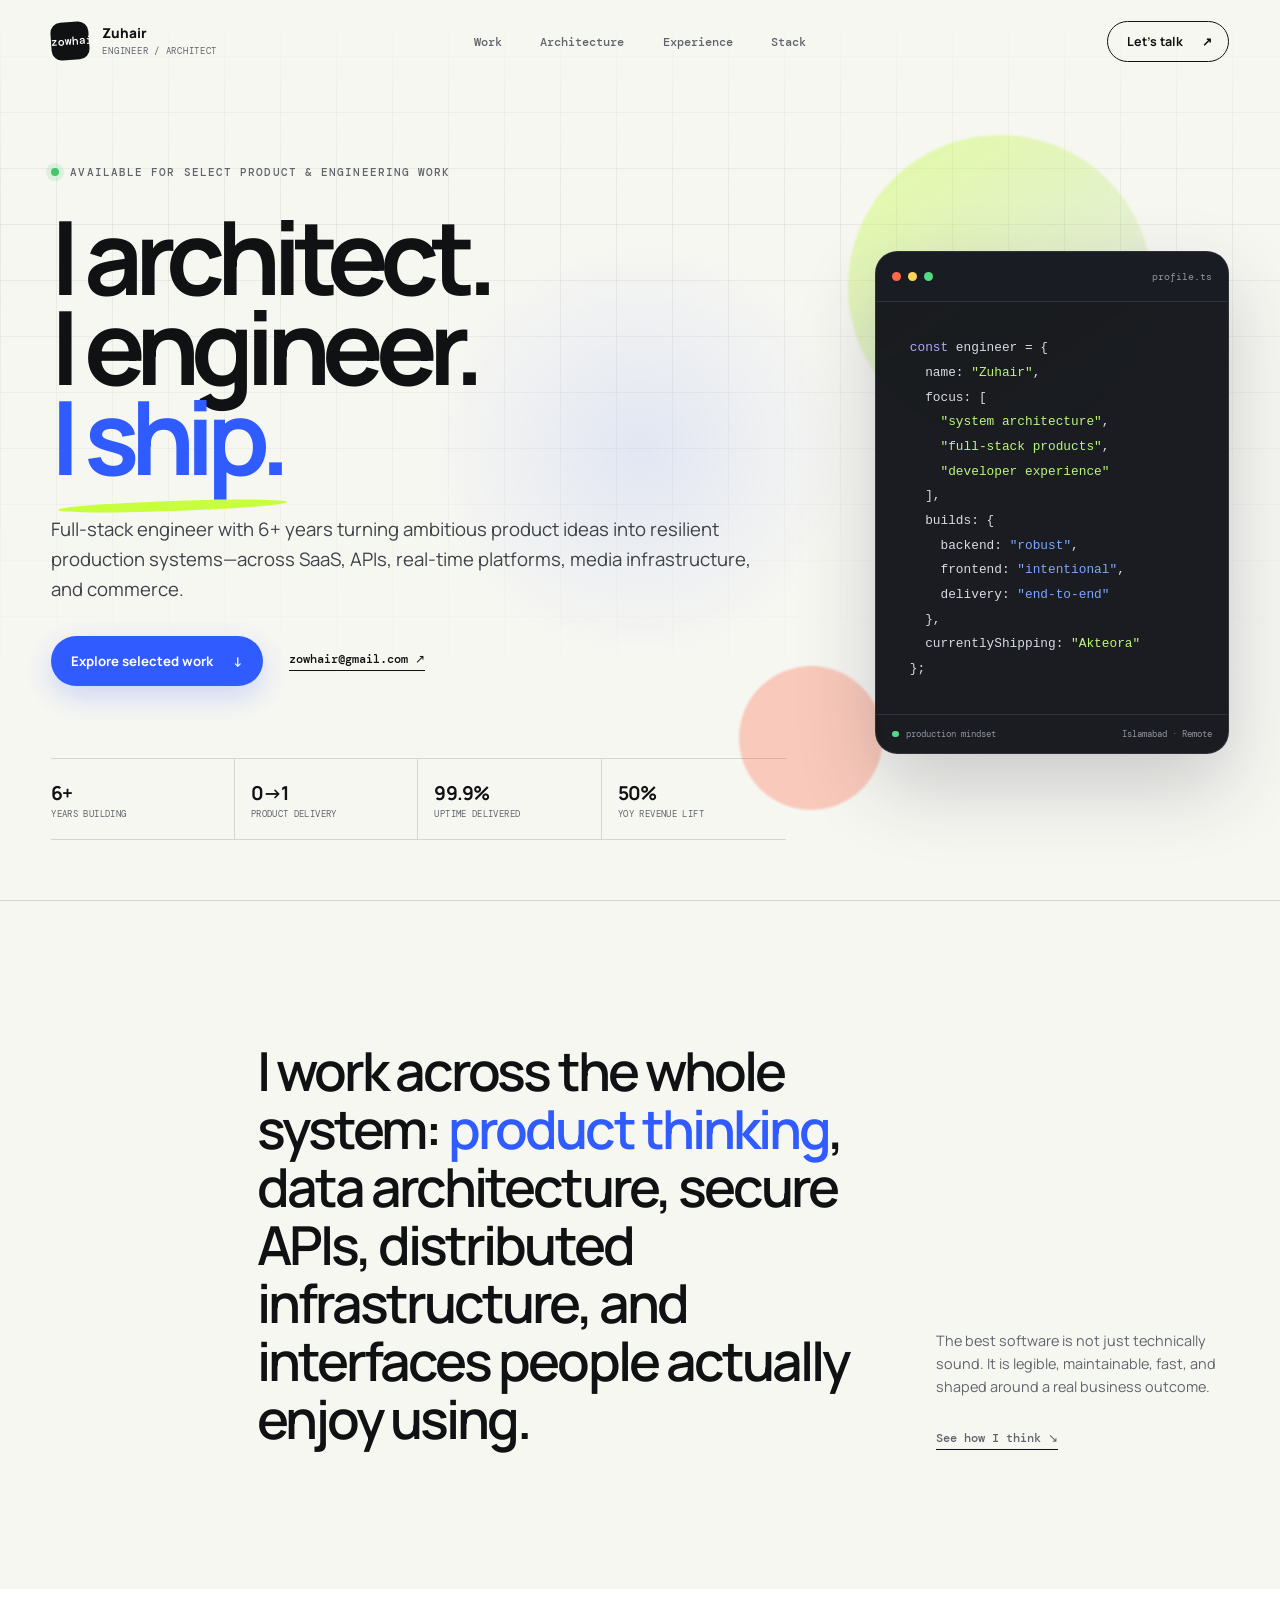
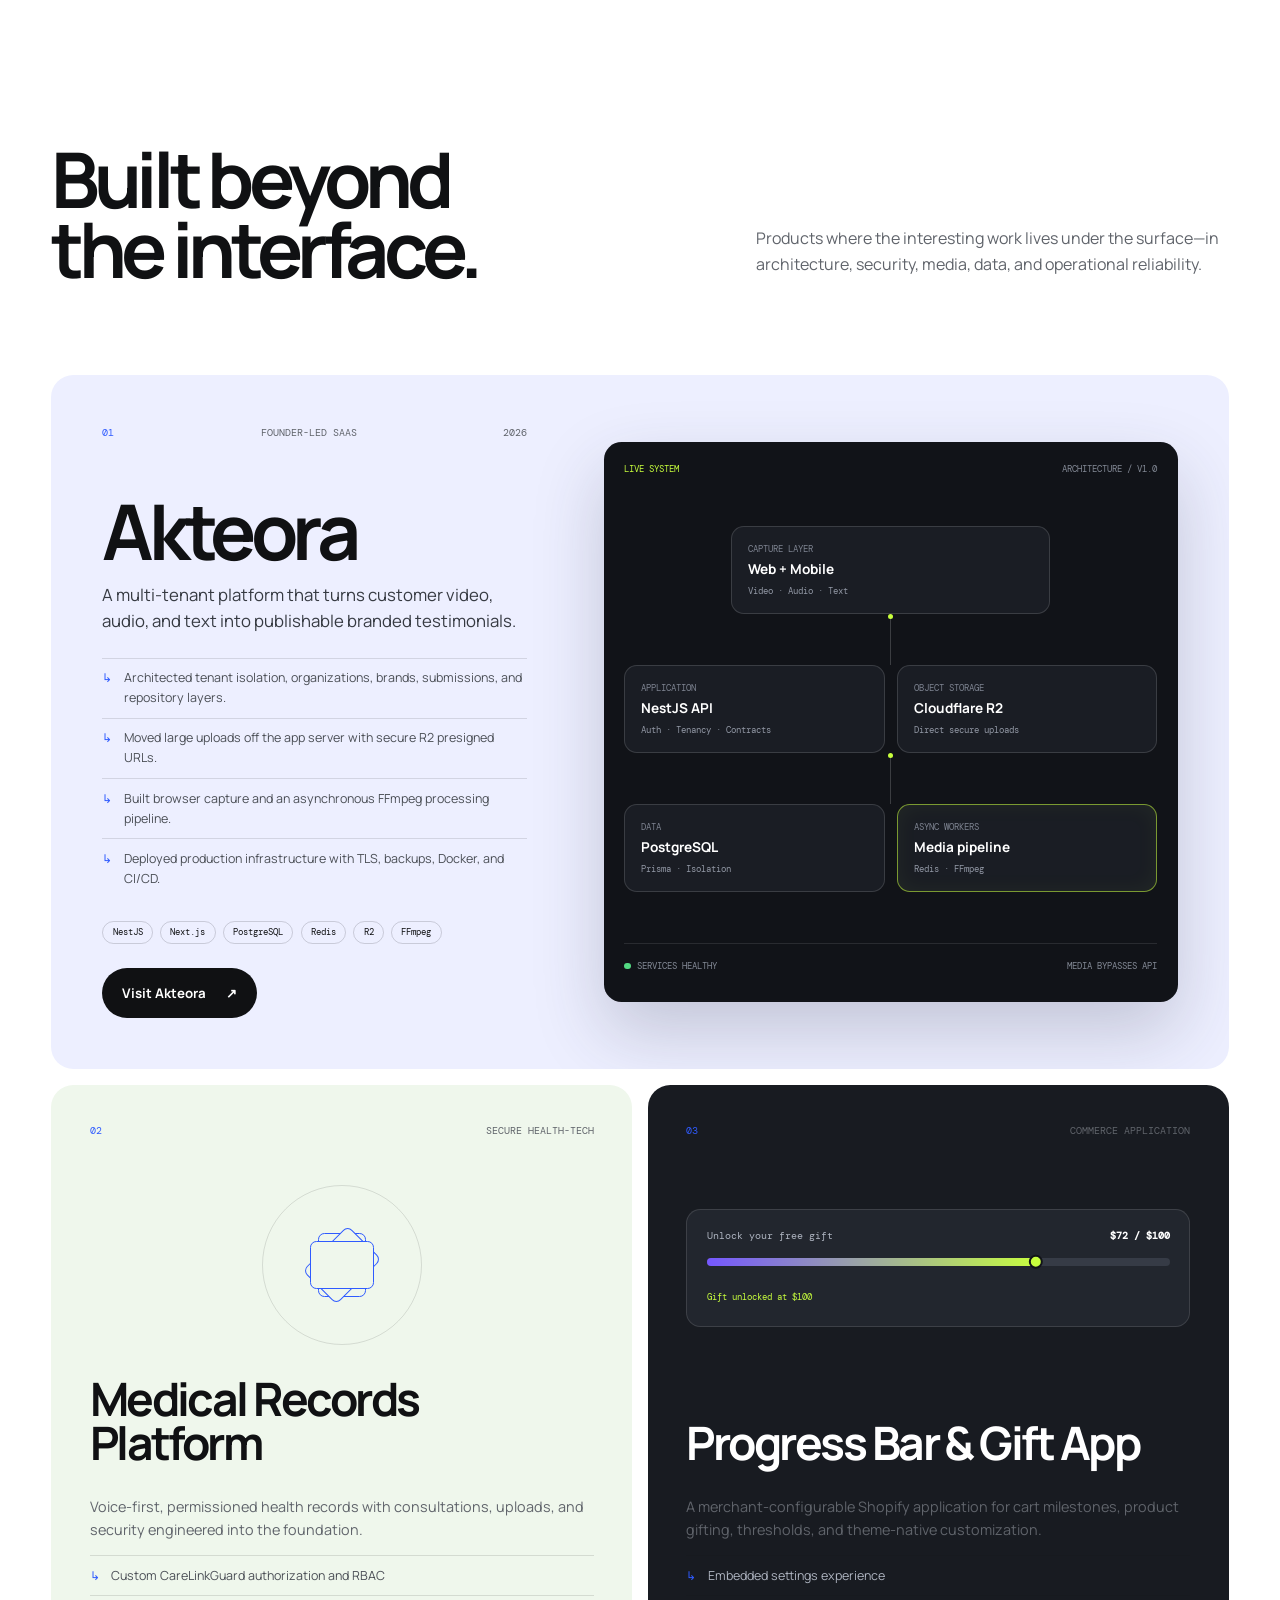
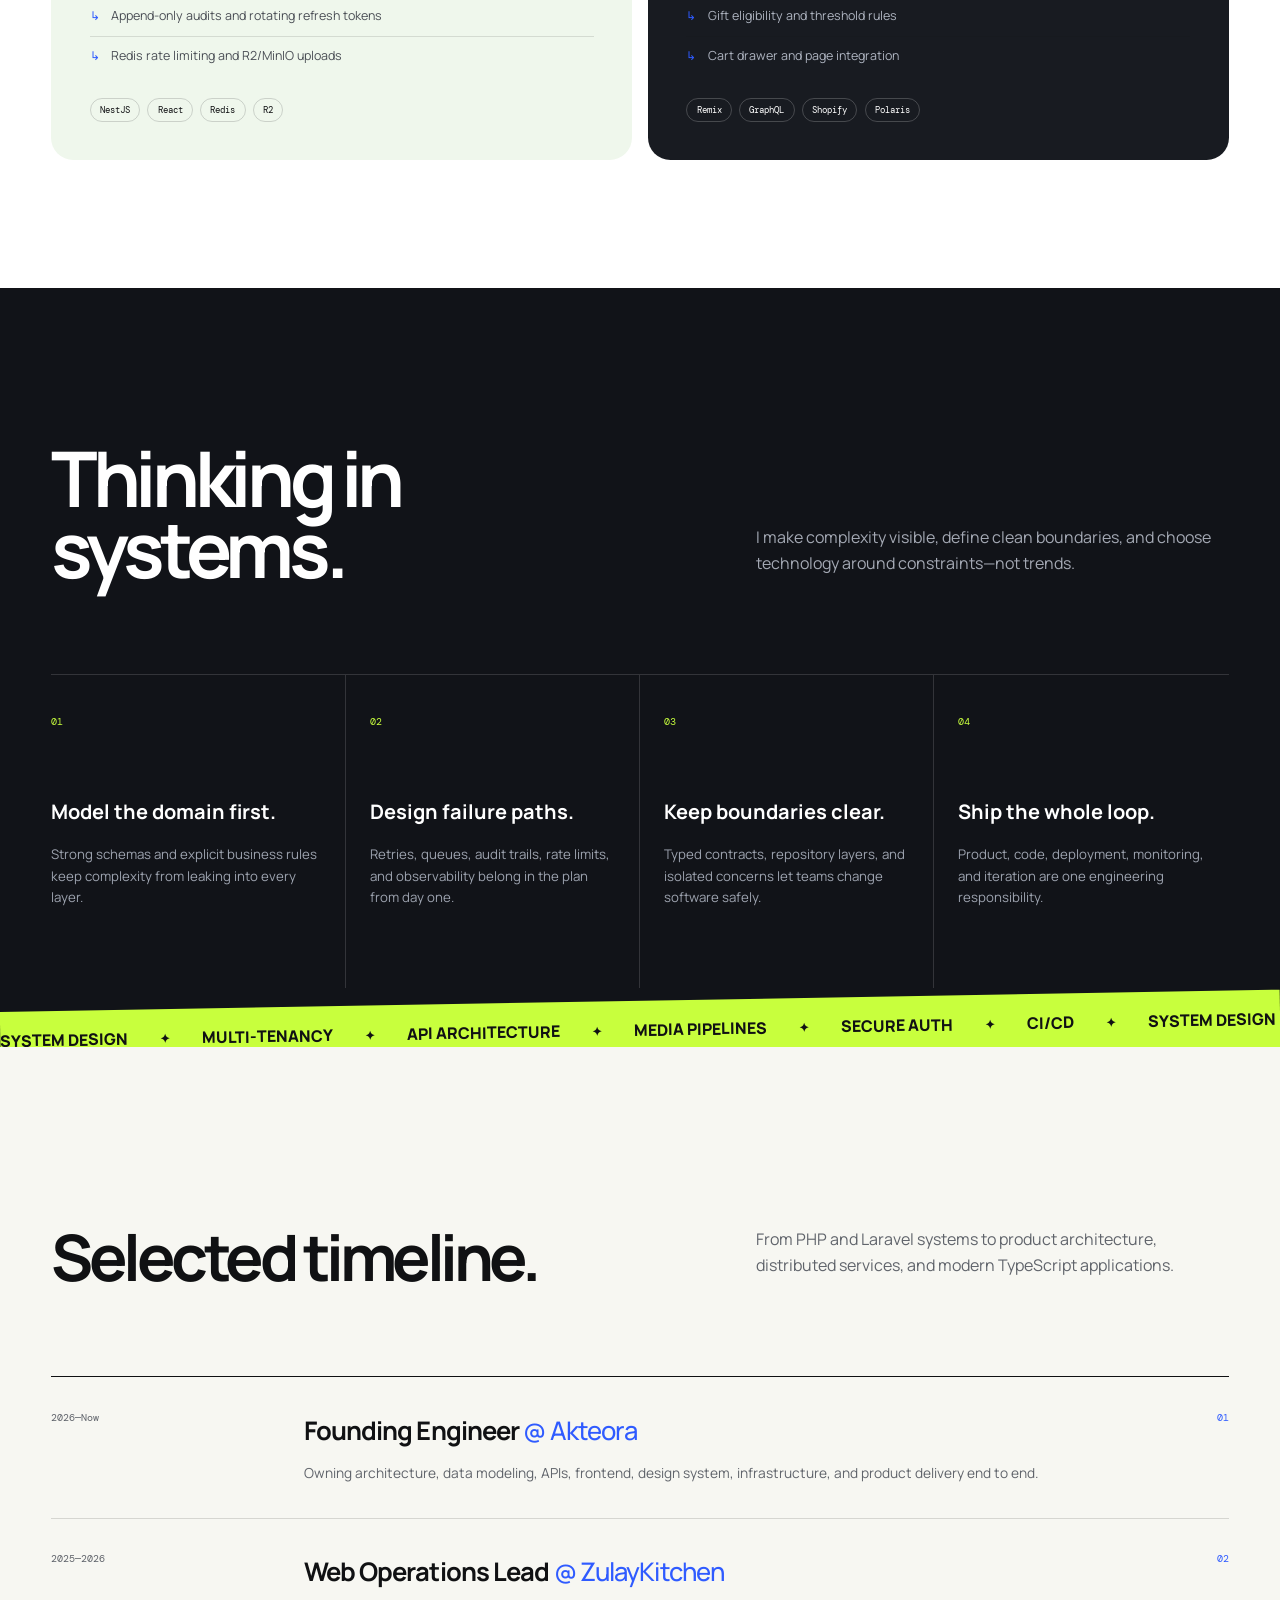
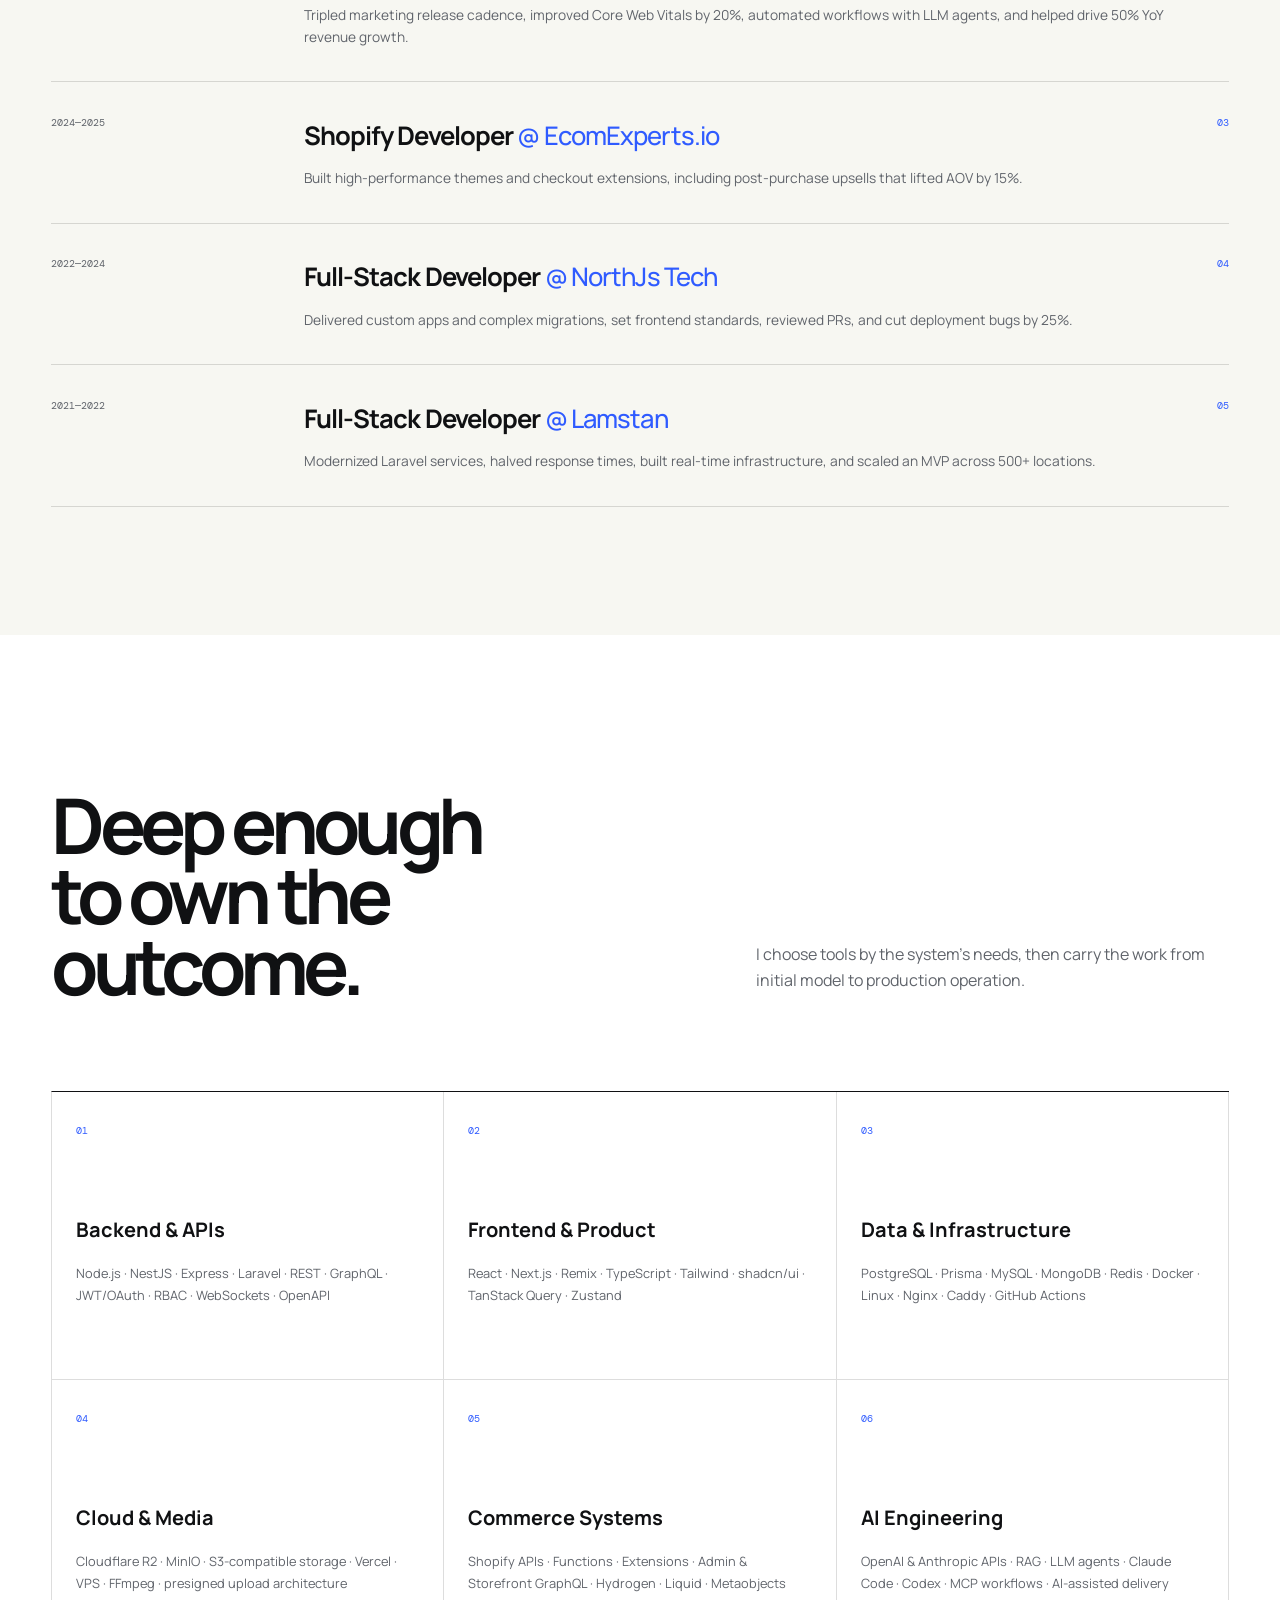
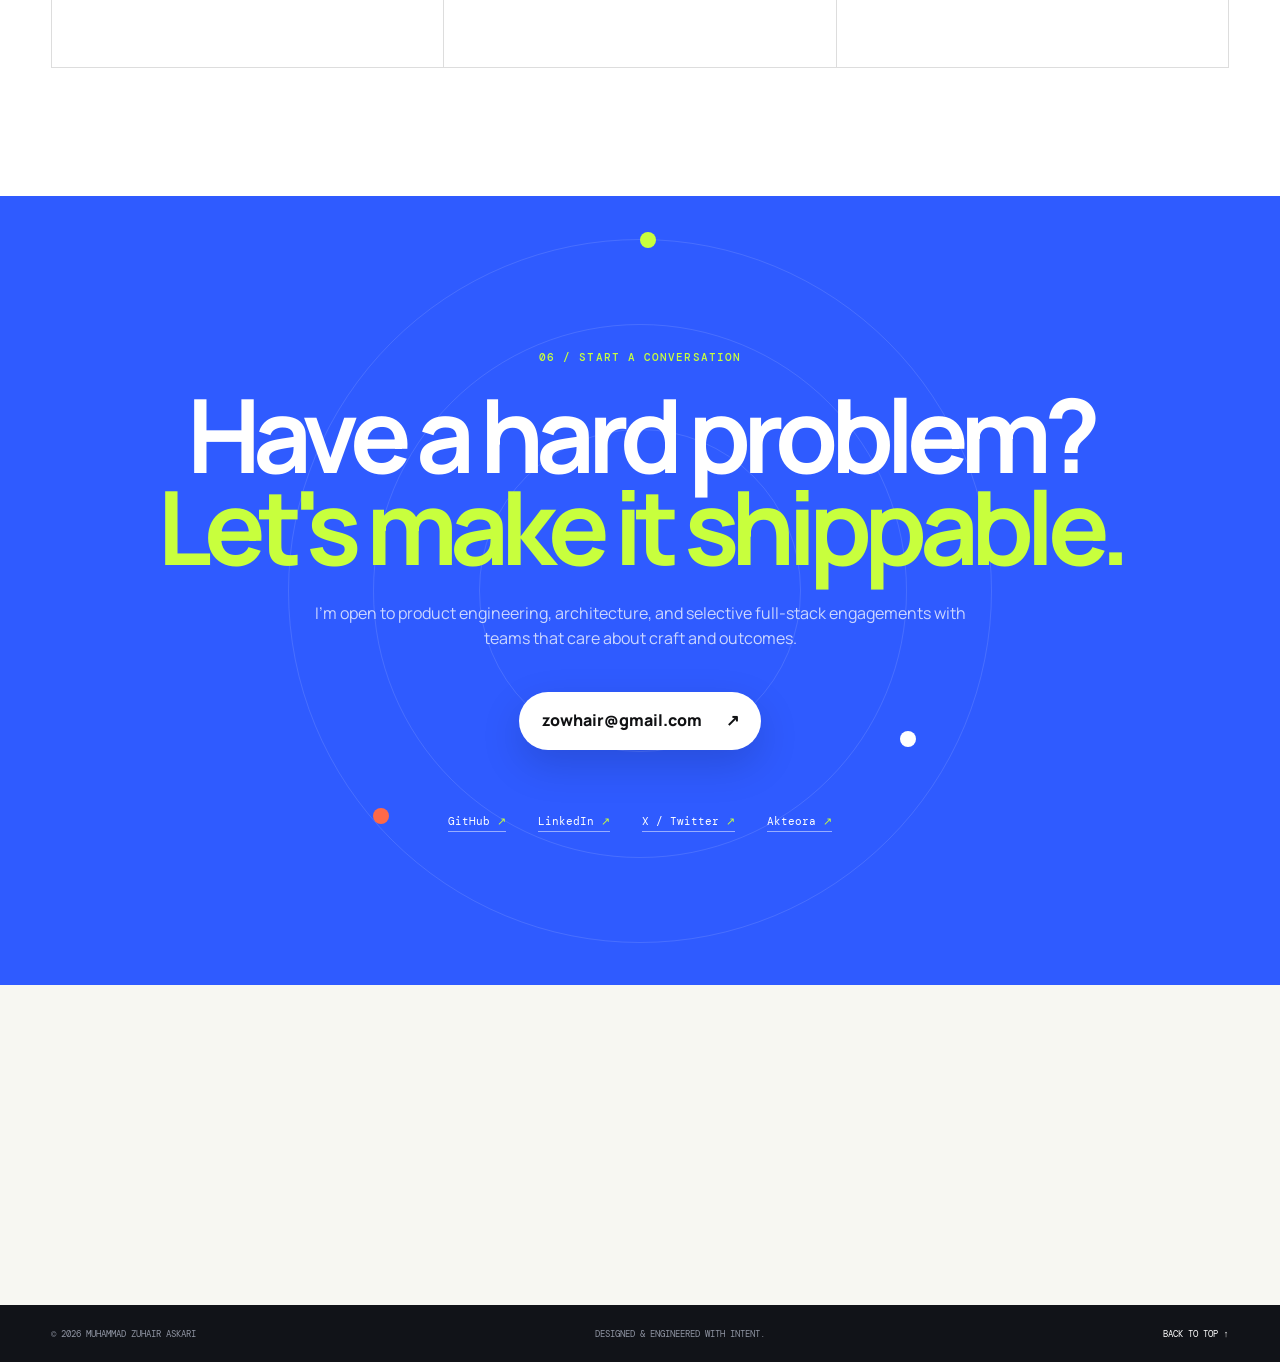
==== commit d235aafd: "widget testing" ====
--- a/index.html
+++ b/index.html
@@ -166,7 +166,9 @@
       <div class="contact-links reveal"><a href="https://github.com/zowhair" target="_blank" rel="noopener">GitHub <span>↗</span></a><a href="https://linkedin.com/in/zowhair" target="_blank" rel="noopener">LinkedIn <span>↗</span></a><a href="https://x.com/zowhair" target="_blank" rel="noopener">X / Twitter <span>↗</span></a><a href="https://akteora.com" target="_blank" rel="noopener">Akteora <span>↗</span></a></div>
     </section>
   </main>
+  <div data-akteora-widget="wgt_01M2W01J42AFPFTVXPBH77NG65" style="height:320px"></div>
   <footer class="site-footer"><span>© <span data-year>2026</span> Muhammad Zuhair Askari</span><span>Designed & engineered with intent.</span><a href="#top">Back to top ↑</a></footer>
   <script src="script.js" defer></script>
+  <script src="https://cdn.akteora.com/w.js" async></script>
 </body>
 </html>
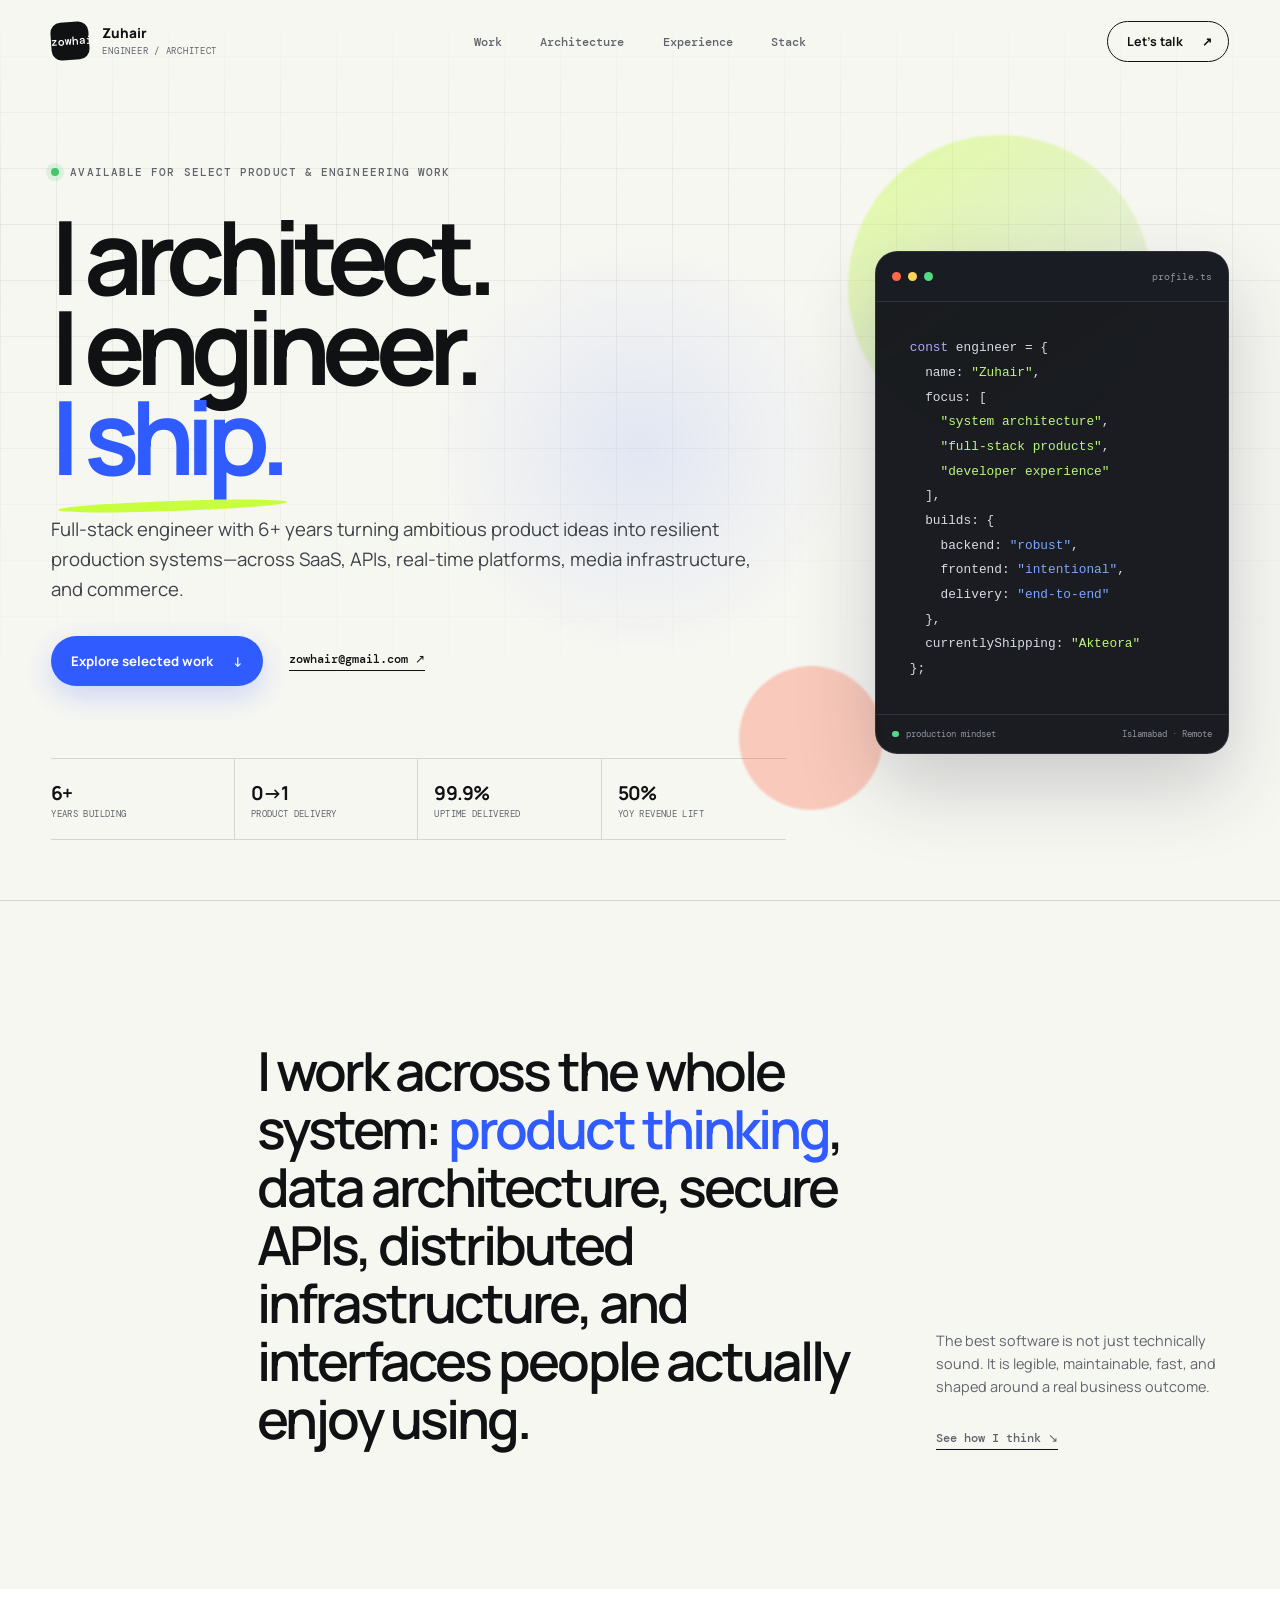
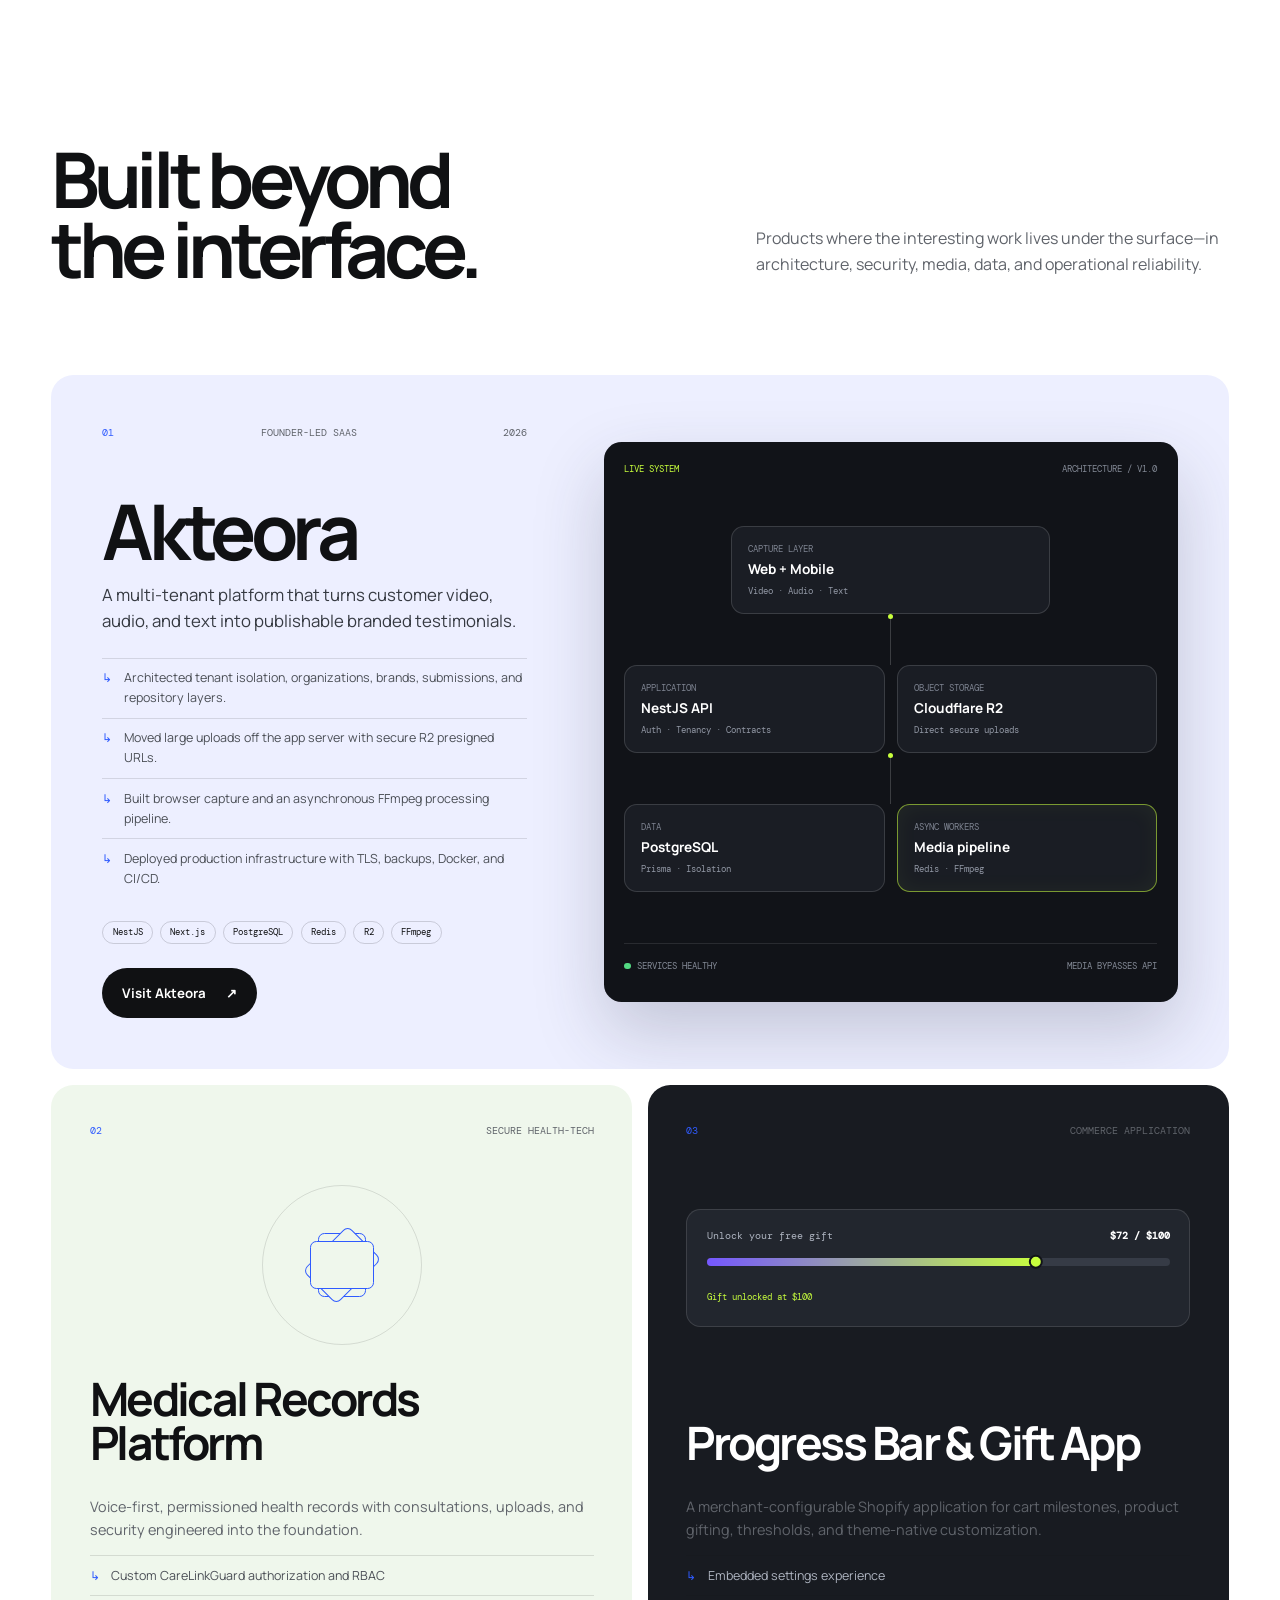
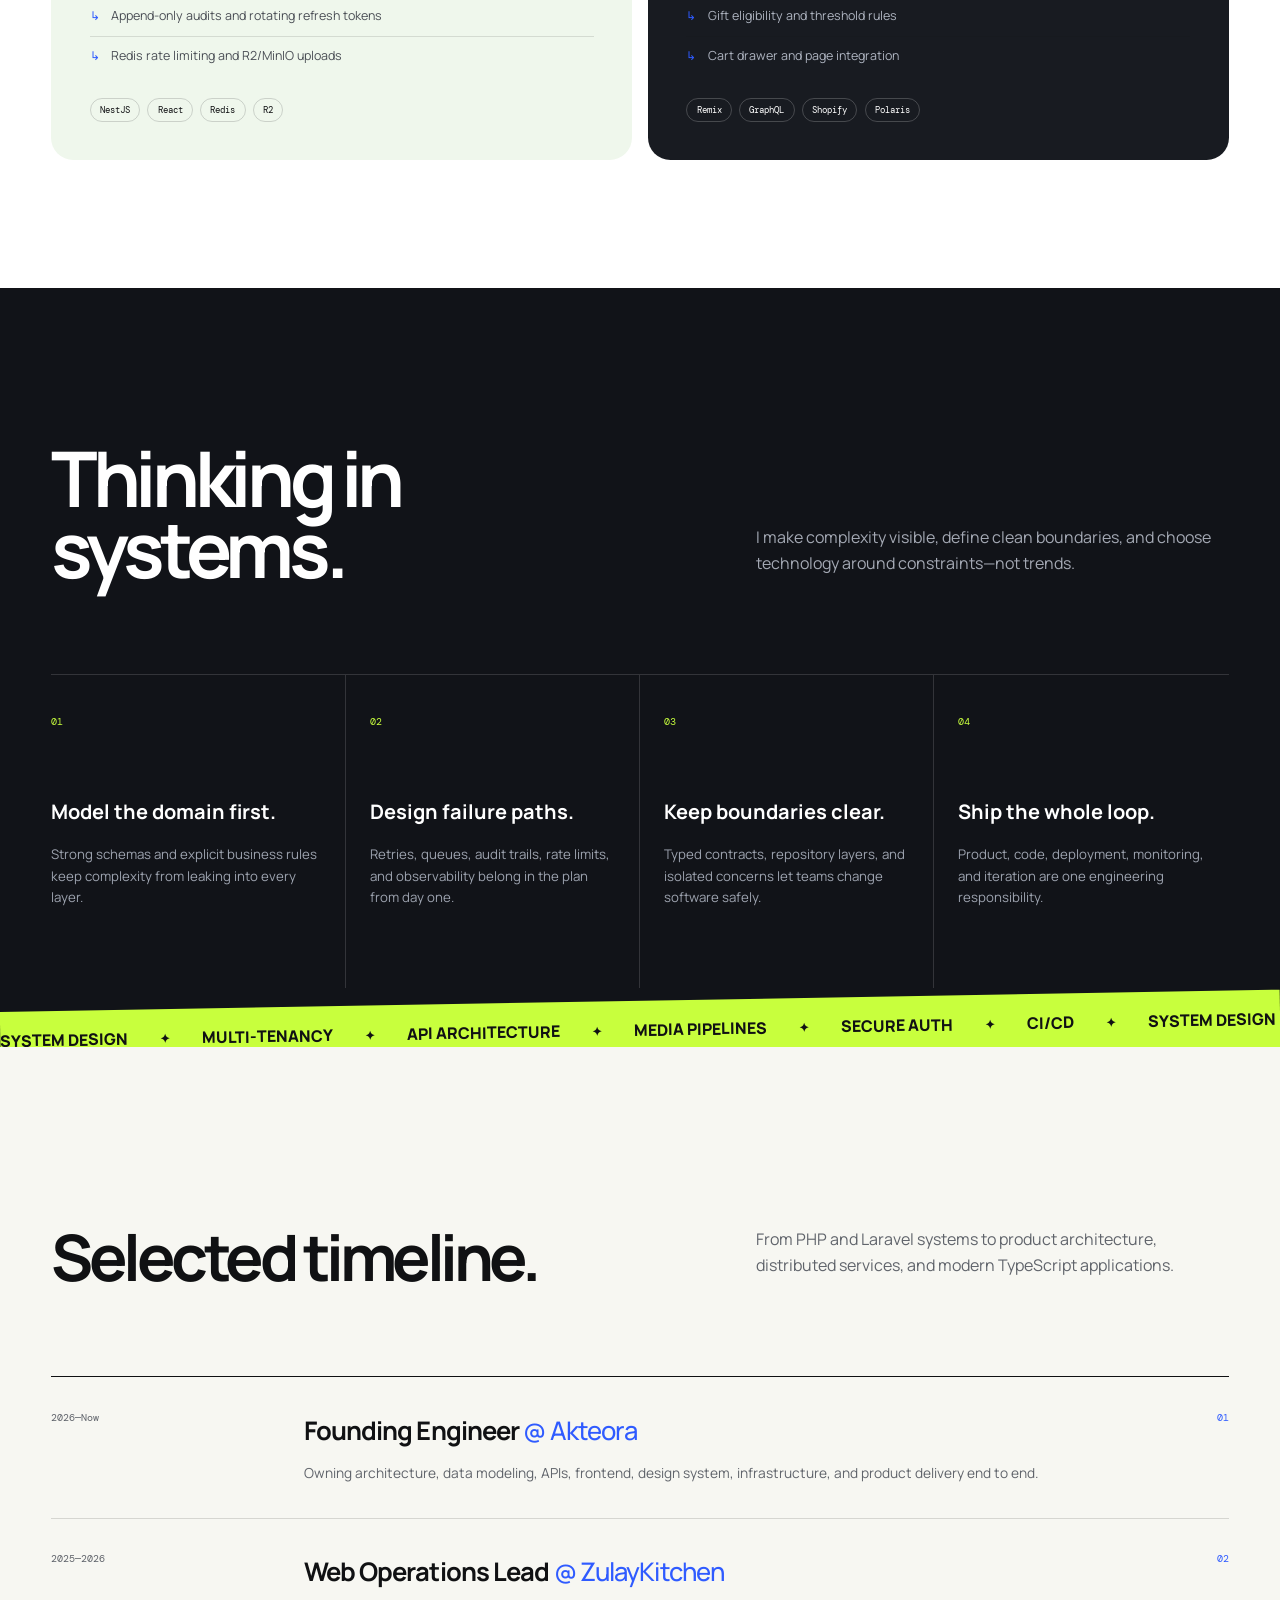
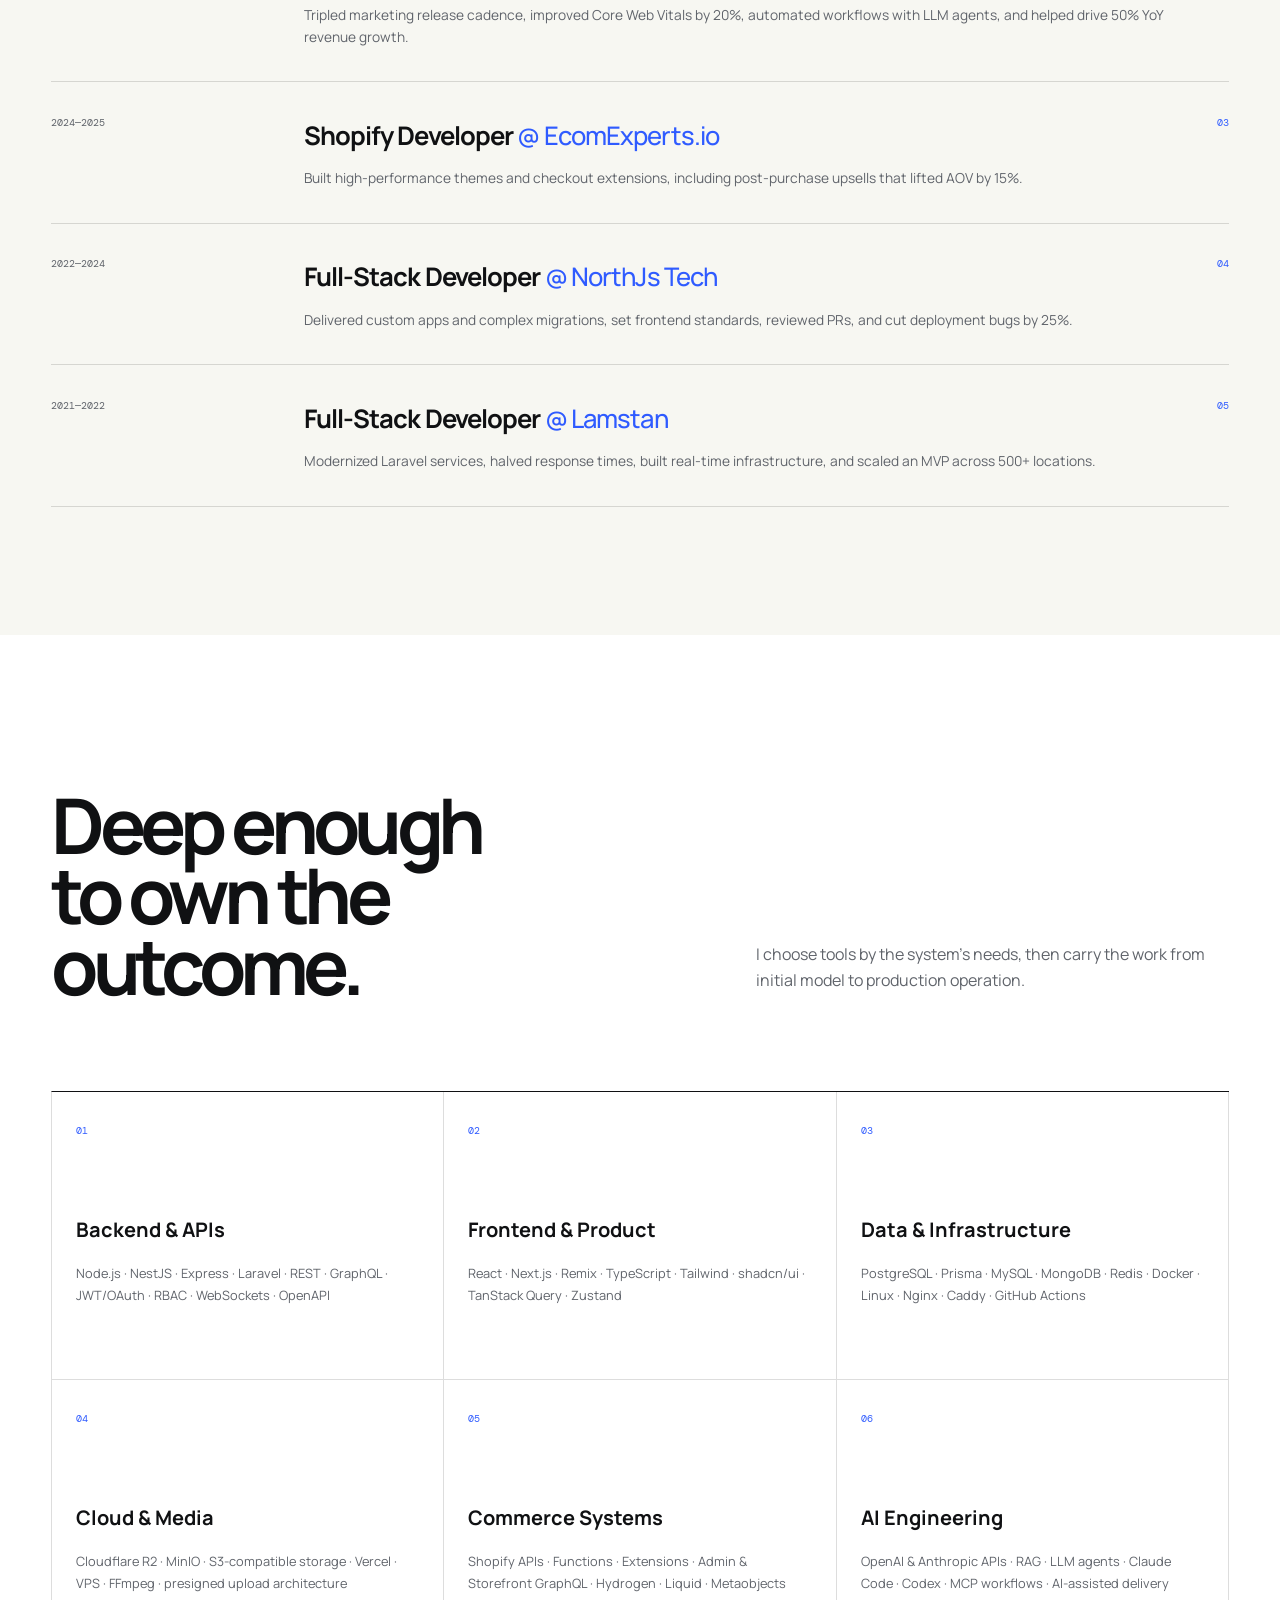
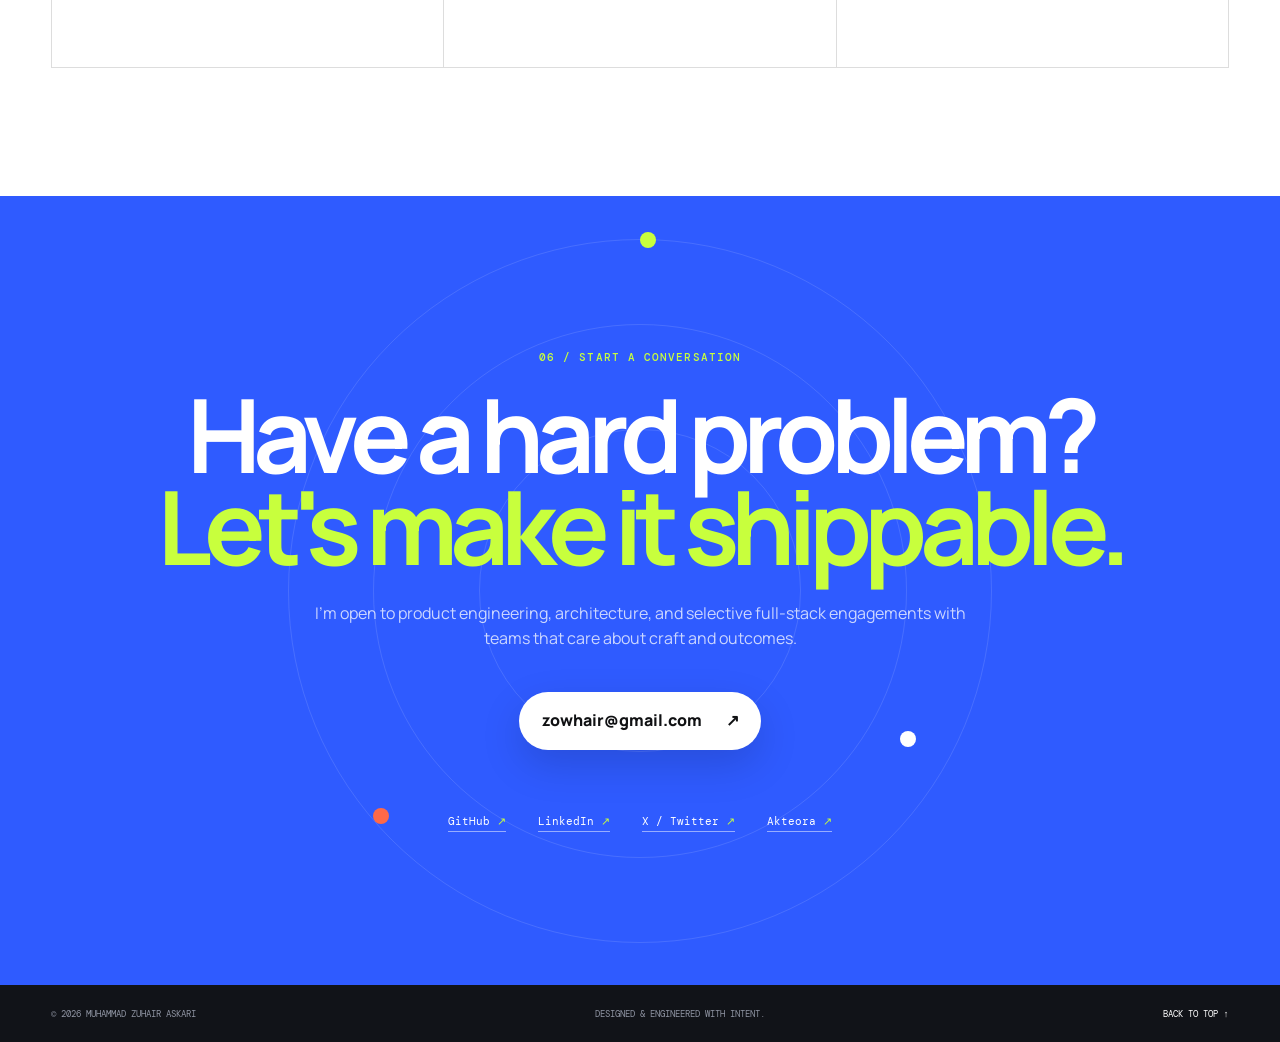
==== commit d87cd946: "new updates, remove testing widget" ====
--- a/index.html
+++ b/index.html
@@ -166,9 +166,7 @@
       <div class="contact-links reveal"><a href="https://github.com/zowhair" target="_blank" rel="noopener">GitHub <span>↗</span></a><a href="https://linkedin.com/in/zowhair" target="_blank" rel="noopener">LinkedIn <span>↗</span></a><a href="https://x.com/zowhair" target="_blank" rel="noopener">X / Twitter <span>↗</span></a><a href="https://akteora.com" target="_blank" rel="noopener">Akteora <span>↗</span></a></div>
     </section>
   </main>
-  <div data-akteora-widget="wgt_01M2W01J42AFPFTVXPBH77NG65" style="height:320px"></div>
   <footer class="site-footer"><span>© <span data-year>2026</span> Muhammad Zuhair Askari</span><span>Designed & engineered with intent.</span><a href="#top">Back to top ↑</a></footer>
   <script src="script.js" defer></script>
-  <script src="https://cdn.akteora.com/w.js" async></script>
 </body>
 </html>
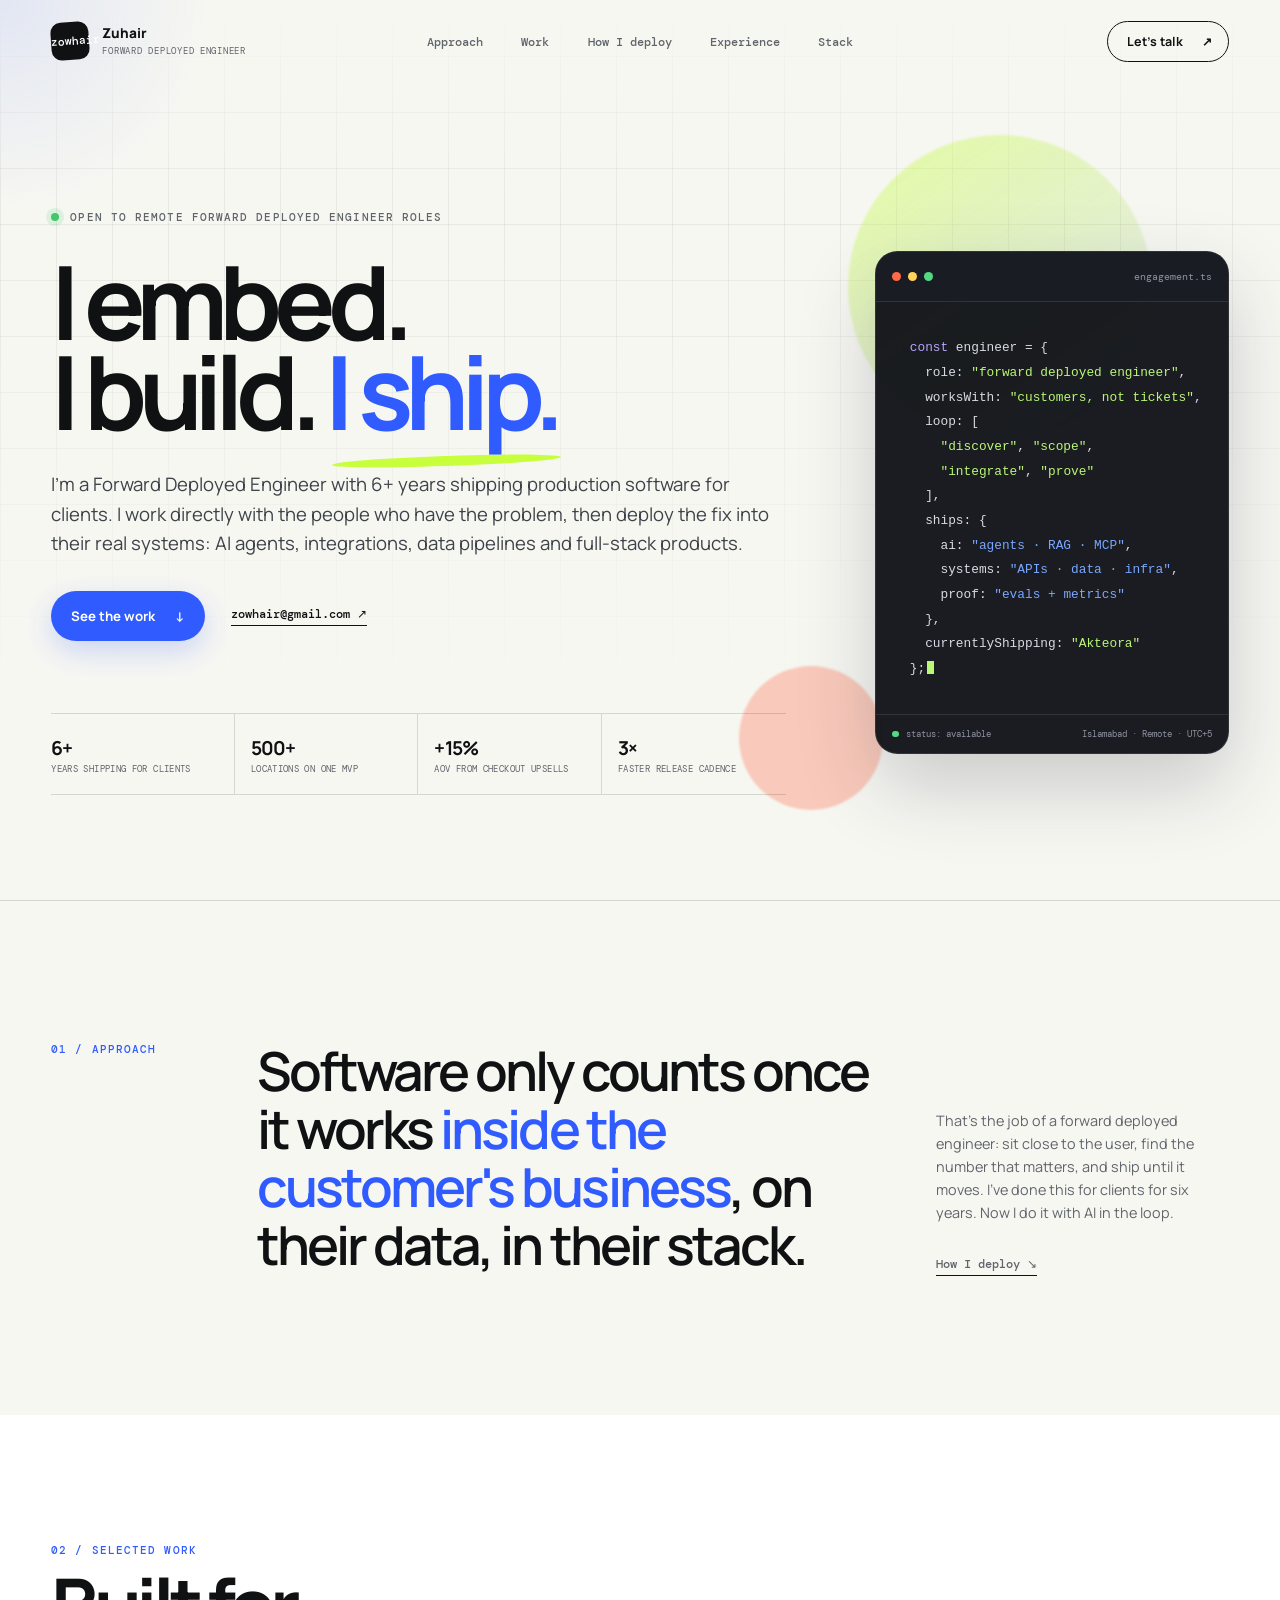
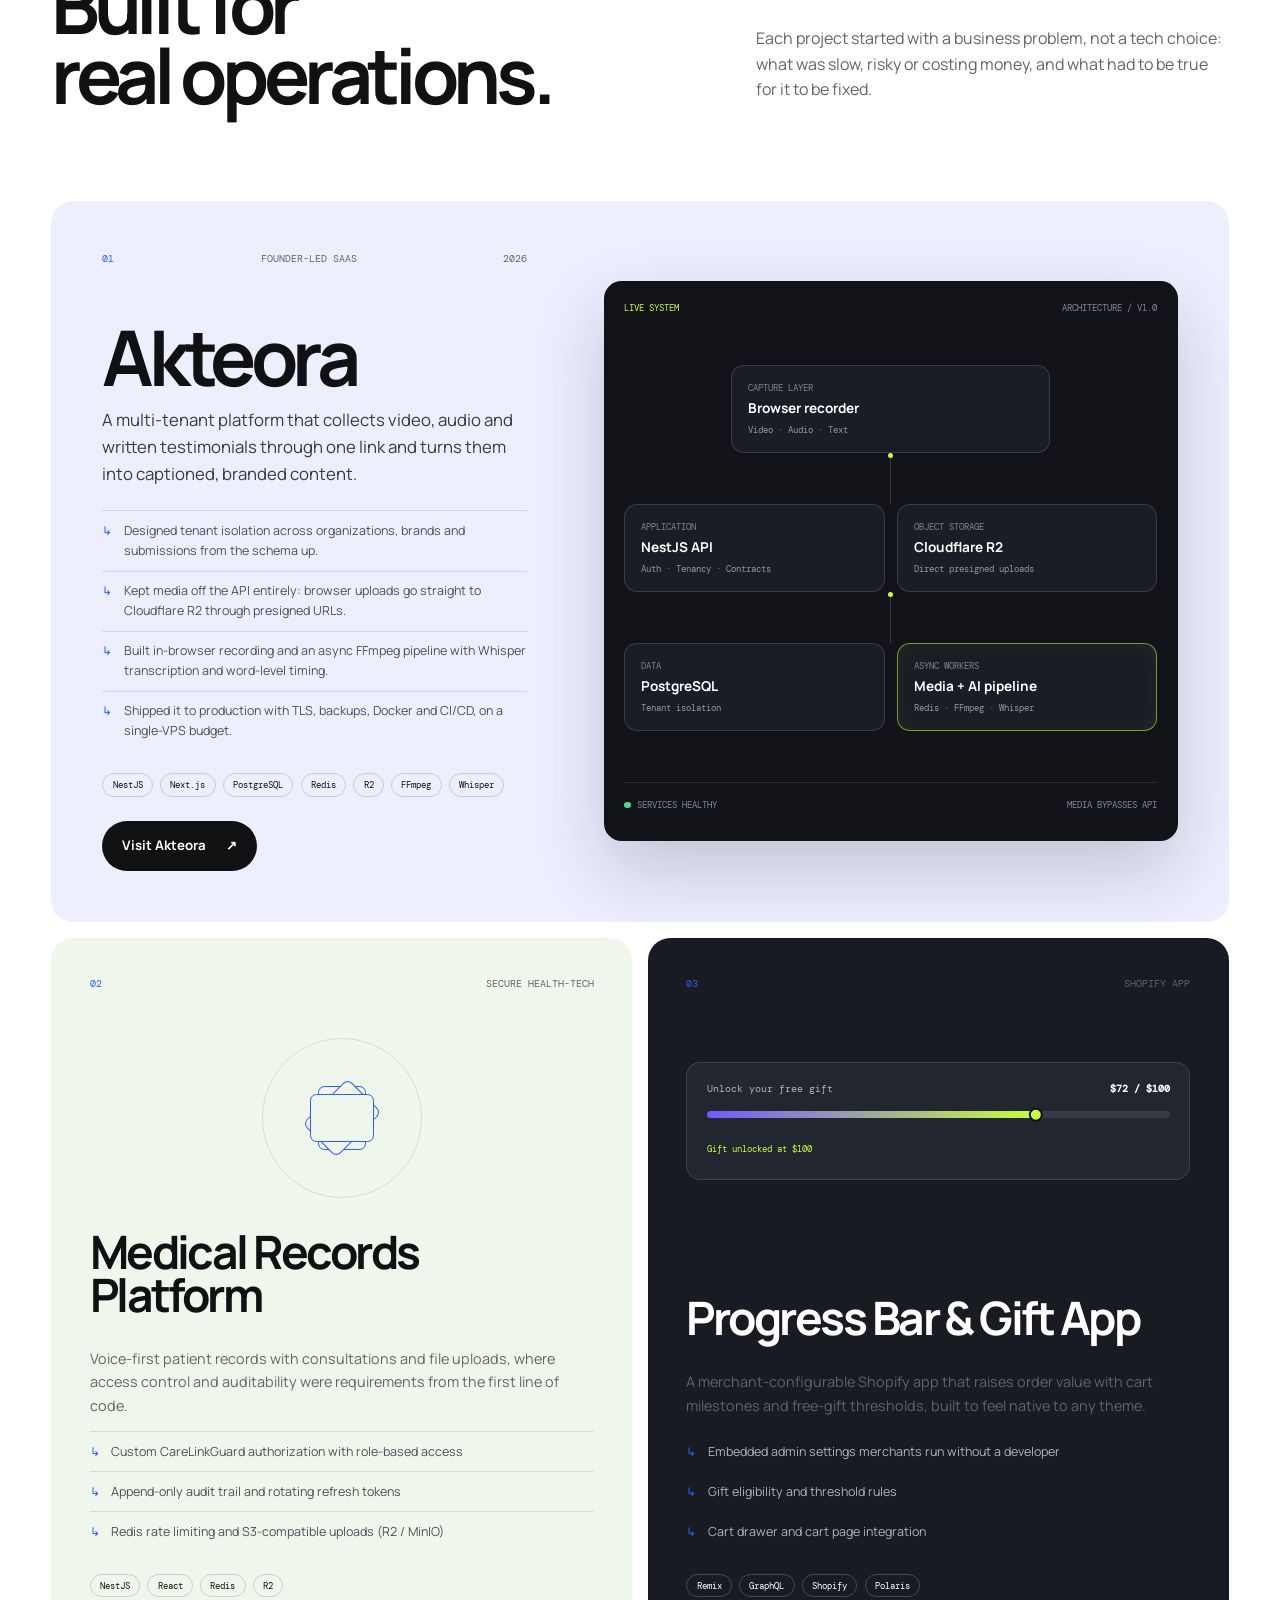
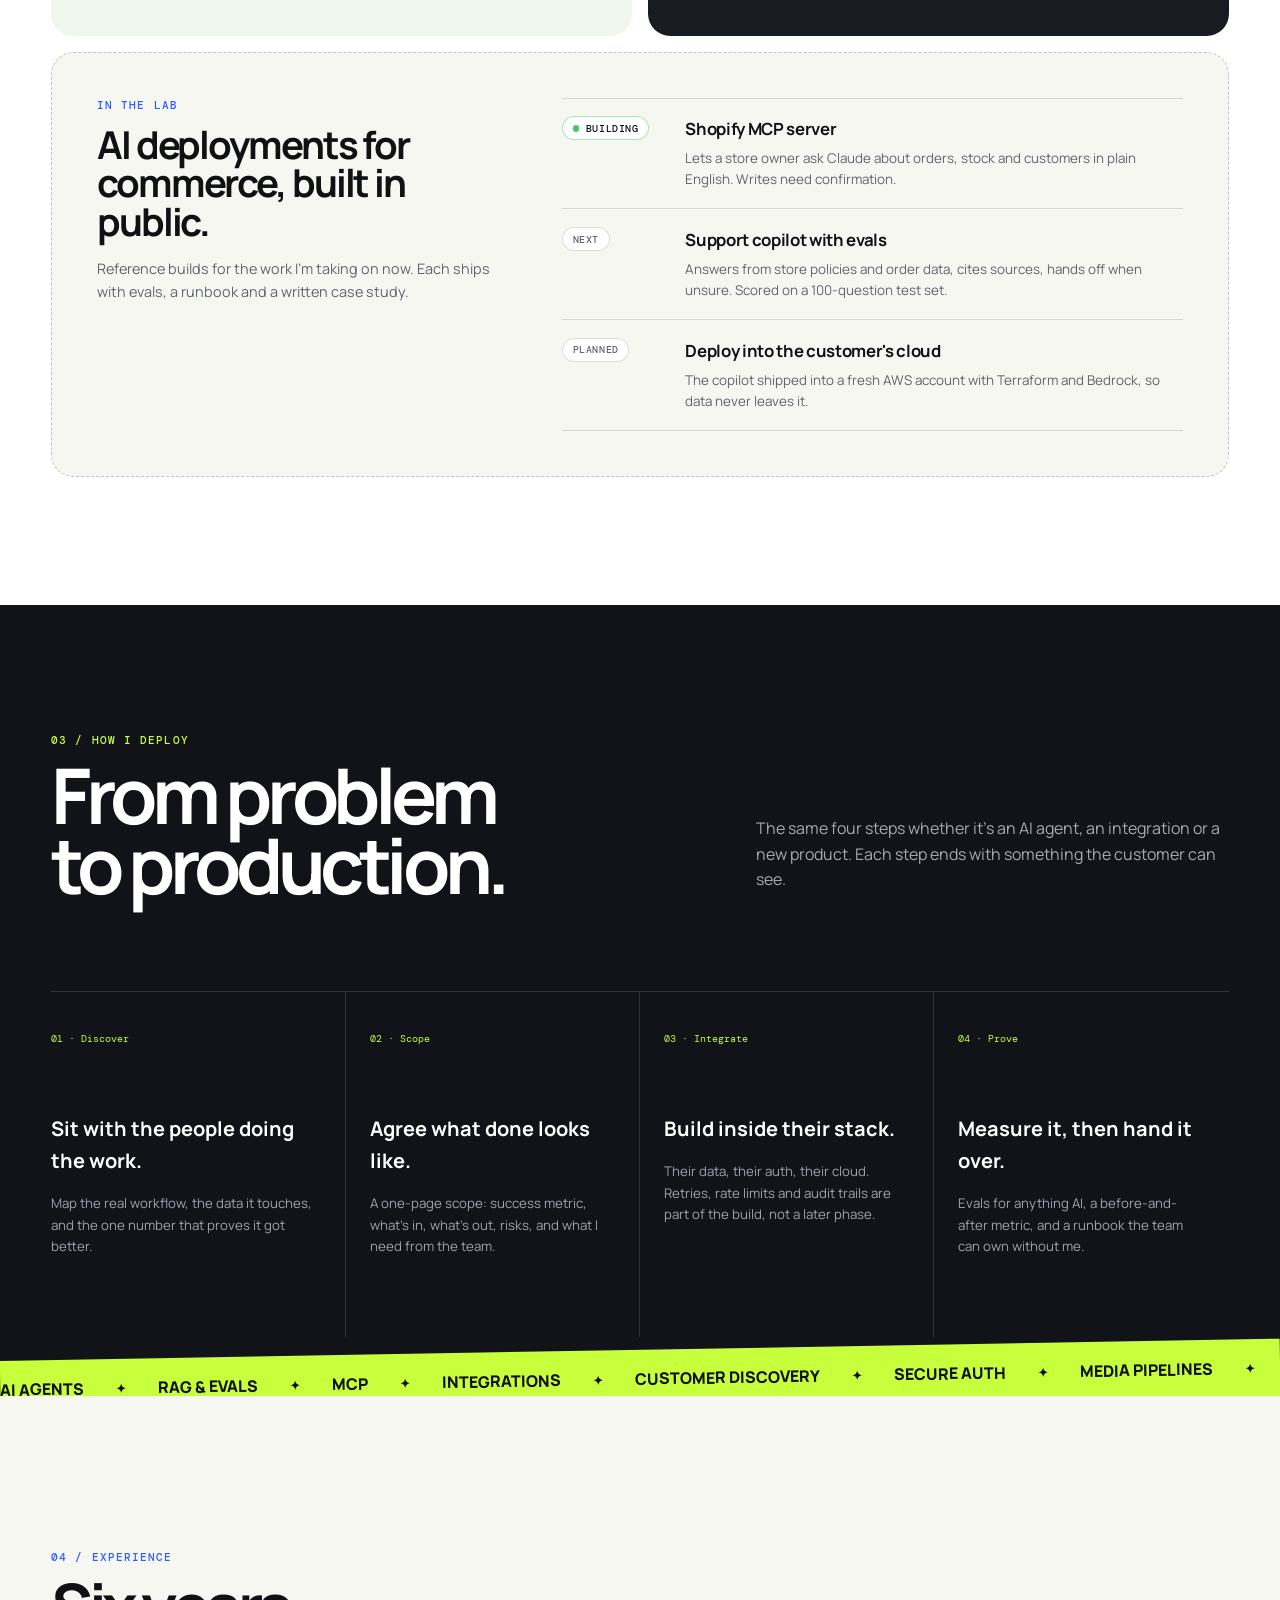
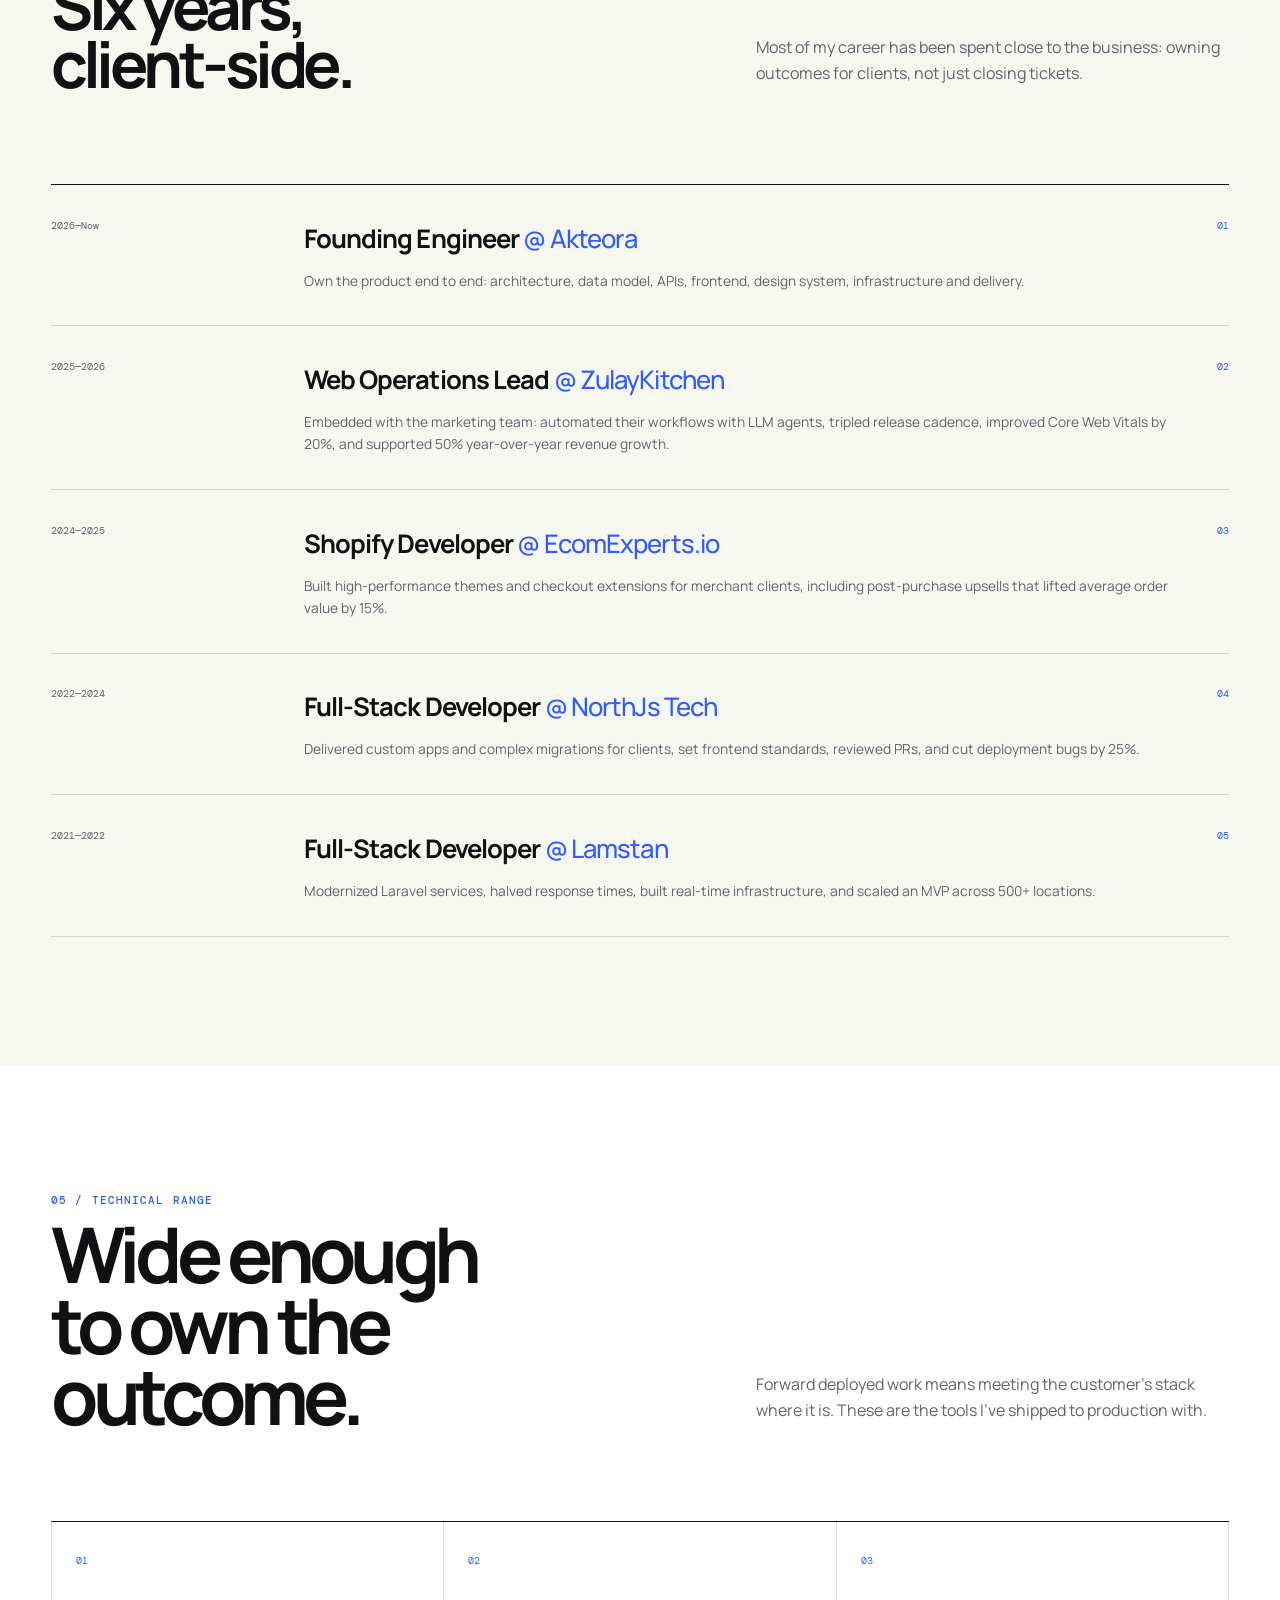
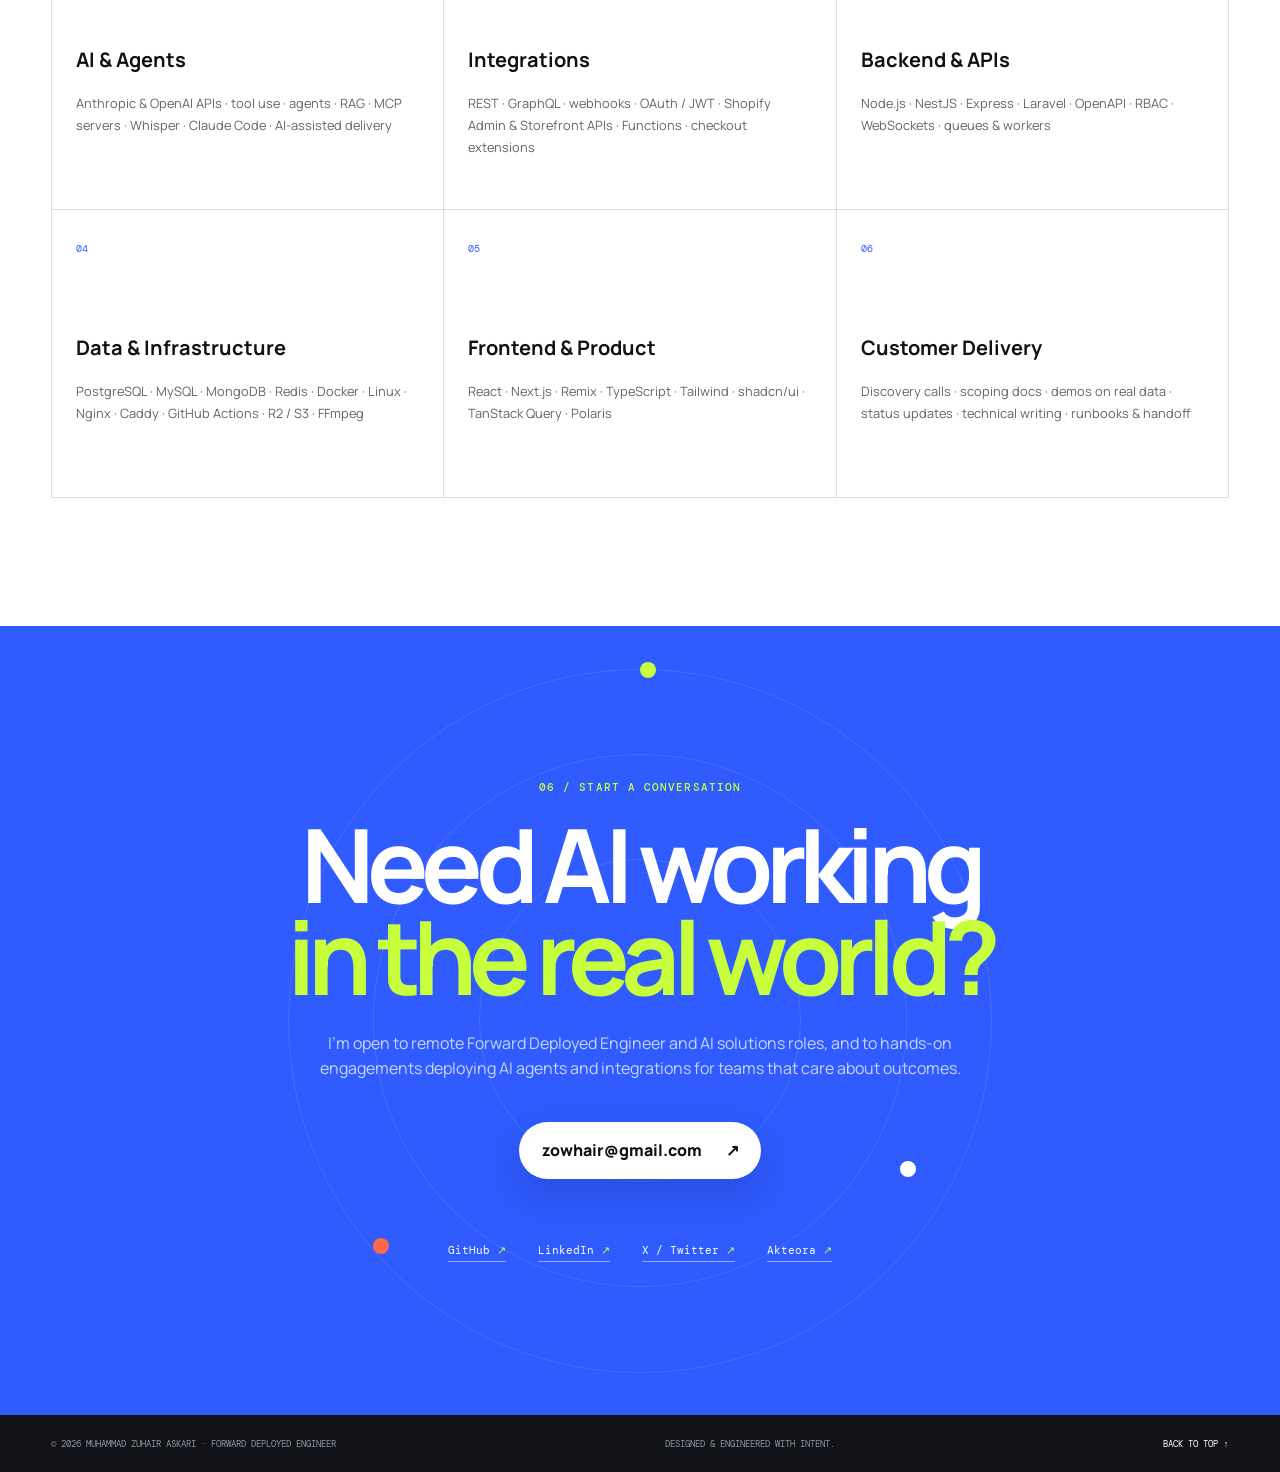
==== commit b05b5f3e: "reposition, as learned" ====
--- a/index.html
+++ b/index.html
@@ -4,12 +4,37 @@
   <meta charset="utf-8">
   <meta name="viewport" content="width=device-width, initial-scale=1">
   <meta name="theme-color" content="#f7f7f2">
-  <meta name="description" content="Muhammad Zuhair Askari is a full-stack engineer and systems architect building SaaS products, APIs, media pipelines, and high-performance commerce systems.">
+  <title>Muhammad Zuhair Askari — Forward Deployed Engineer · AI Agents &amp; Integrations</title>
+  <meta name="description" content="Forward Deployed Engineer with 6+ years shipping production software for clients. I embed with teams to deploy AI agents, integrations and full-stack systems into real operations.">
   <meta name="author" content="Muhammad Zuhair Askari">
-  <meta property="og:title" content="Muhammad Zuhair Askari — Full-Stack Engineer & Systems Architect">
-  <meta property="og:description" content="I architect and ship production software—from data models and APIs to polished product experiences.">
-  <meta property="og:type" content="website">
-  <title>Muhammad Zuhair Askari Full-Stack Engineer & Systems Architect</title>
+  <meta name="robots" content="index, follow">
+  <!-- Set this to your real portfolio URL, then uncomment:
+  <link rel="canonical" href="https://YOUR-DOMAIN/">
+  <meta property="og:url" content="https://YOUR-DOMAIN/"> -->
+  <meta property="og:type" content="profile">
+  <meta property="og:title" content="Muhammad Zuhair Askari — Forward Deployed Engineer">
+  <meta property="og:description" content="I embed with teams and ship AI agents, integrations and production systems into real businesses.">
+  <meta property="profile:first_name" content="Muhammad Zuhair">
+  <meta property="profile:last_name" content="Askari">
+  <meta property="profile:username" content="zowhair">
+  <meta name="twitter:card" content="summary">
+  <meta name="twitter:site" content="@zowhair">
+  <meta name="twitter:title" content="Muhammad Zuhair Askari — Forward Deployed Engineer">
+  <meta name="twitter:description" content="I embed with teams and ship AI agents, integrations and production systems into real businesses.">
+  <script type="application/ld+json">
+  {
+    "@context": "https://schema.org",
+    "@type": "Person",
+    "name": "Muhammad Zuhair Askari",
+    "alternateName": "Zowhair",
+    "jobTitle": "Forward Deployed Engineer",
+    "description": "Forward Deployed Engineer shipping AI agents, integrations and full-stack production systems for businesses.",
+    "email": "mailto:zowhair@gmail.com",
+    "address": { "@type": "PostalAddress", "addressLocality": "Islamabad", "addressCountry": "PK" },
+    "knowsAbout": ["Forward deployed engineering", "AI agents", "LLM applications", "Retrieval-augmented generation", "Model Context Protocol", "System integration", "Shopify", "NestJS", "TypeScript", "PostgreSQL", "Docker", "System architecture"],
+    "sameAs": ["https://github.com/zowhair", "https://linkedin.com/in/zowhair", "https://x.com/zowhair", "https://akteora.com"]
+  }
+  </script>
   <link rel="preconnect" href="https://fonts.googleapis.com">
   <link rel="preconnect" href="https://fonts.gstatic.com" crossorigin>
   <link href="https://fonts.googleapis.com/css2?family=DM+Mono:wght@400;500&family=Manrope:wght@400;500;600;700;800&display=swap" rel="stylesheet">
@@ -22,83 +47,86 @@
   <header class="site-header" data-header>
     <a class="brand" href="#top" aria-label="Zuhair Askari, home">
       <span class="brand-mark">zowhair</span>
-      <span class="brand-copy">Zuhair<small>Engineer / Architect</small></span>
+      <span class="brand-copy">Zuhair<small>Forward Deployed Engineer</small></span>
     </a>
     <button class="menu-toggle" type="button" aria-label="Open navigation" aria-expanded="false" aria-controls="site-nav"><span></span><span></span></button>
     <nav class="site-nav" id="site-nav" aria-label="Primary navigation">
-      <a href="#work">Work</a><a href="#architecture">Architecture</a><a href="#experience">Experience</a><a href="#stack">Stack</a>
+      <a href="#approach">Approach</a><a href="#work">Work</a><a href="#deploy">How I deploy</a><a href="#experience">Experience</a><a href="#stack">Stack</a>
     </nav>
-    <a class="header-cta magnetic" href="mailto:zowhair@gmail.com?subject=Let%27s%20build%20something">Let's talk <span>↗</span></a>
+    <a class="header-cta magnetic" href="mailto:zowhair@gmail.com?subject=Forward%20Deployed%20Engineer%20role">Let's talk <span>↗</span></a>
   </header>
 
   <main id="main">
     <section class="hero section" id="top">
       <div class="hero-grid" aria-hidden="true"></div><div class="orb orb-one" aria-hidden="true"></div><div class="orb orb-two" aria-hidden="true"></div>
       <div class="hero-content">
-        <div class="eyebrow reveal"><span class="status-dot"></span> Available for select product & engineering work</div>
-        <h1 class="hero-title reveal">I architect.<br>I engineer. <span class="title-accent">I ship.</span></h1>
-        <p class="hero-intro reveal">Full-stack engineer with 6+ years turning ambitious product ideas into resilient production systems—across SaaS, APIs, real-time platforms, media infrastructure, and commerce.</p>
+        <div class="eyebrow reveal"><span class="status-dot"></span> Open to remote Forward Deployed Engineer roles</div>
+        <h1 class="hero-title reveal"><span class="sr-only">Muhammad Zuhair Askari, Forward Deployed Engineer. </span>I embed.<br>I build. <span class="title-accent">I ship.</span></h1>
+        <p class="hero-intro reveal">I'm a Forward Deployed Engineer with 6+ years shipping production software for clients. I work directly with the people who have the problem, then deploy the fix into their real systems: AI agents, integrations, data pipelines and full-stack products.</p>
         <div class="hero-actions reveal">
-          <a class="button button-primary magnetic" href="#work">Explore selected work <span>↓</span></a>
+          <a class="button button-primary magnetic" href="#work">See the work <span>↓</span></a>
           <a class="text-link" href="mailto:zowhair@gmail.com">zowhair@gmail.com <span>↗</span></a>
         </div>
-        <div class="signal-strip reveal" aria-label="Quick facts">
-          <div><strong>6+</strong><span>Years building</span></div><div><strong>0→1</strong><span>Product delivery</span></div><div><strong>99.9%</strong><span>Uptime delivered</span></div><div><strong>50%</strong><span>YoY revenue lift</span></div>
+        <div class="signal-strip reveal" aria-label="Results from past work">
+          <div><strong data-count="6" data-suffix="+">6+</strong><span>Years shipping for clients</span></div>
+          <div><strong data-count="500" data-suffix="+">500+</strong><span>Locations on one MVP</span></div>
+          <div><strong data-count="15" data-prefix="+" data-suffix="%">+15%</strong><span>AOV from checkout upsells</span></div>
+          <div><strong data-count="3" data-suffix="×">3×</strong><span>Faster release cadence</span></div>
         </div>
       </div>
       <aside class="hero-console reveal" aria-label="Engineer profile summary">
-        <div class="console-bar"><span></span><span></span><span></span><em>profile.ts</em></div>
+        <div class="console-bar"><span></span><span></span><span></span><em>engagement.ts</em></div>
         <pre><code><span class="code-violet">const</span> engineer = {
-  name: <span class="code-green">"Zuhair"</span>,
-  focus: [
-    <span class="code-green">"system architecture"</span>,
-    <span class="code-green">"full-stack products"</span>,
-    <span class="code-green">"developer experience"</span>
+  role: <span class="code-green">"forward deployed engineer"</span>,
+  worksWith: <span class="code-green">"customers, not tickets"</span>,
+  loop: [
+    <span class="code-green">"discover"</span>, <span class="code-green">"scope"</span>,
+    <span class="code-green">"integrate"</span>, <span class="code-green">"prove"</span>
   ],
-  builds: {
-    backend: <span class="code-blue">"robust"</span>,
-    frontend: <span class="code-blue">"intentional"</span>,
-    delivery: <span class="code-blue">"end-to-end"</span>
+  ships: {
+    ai: <span class="code-blue">"agents · RAG · MCP"</span>,
+    systems: <span class="code-blue">"APIs · data · infra"</span>,
+    proof: <span class="code-blue">"evals + metrics"</span>
   },
   currentlyShipping: <span class="code-green">"Akteora"</span>
-};</code></pre>
-        <div class="console-footer"><span><i></i> production mindset</span><span>Islamabad · Remote</span></div>
+};<span class="caret" aria-hidden="true"></span></code></pre>
+        <div class="console-footer"><span><i></i> status: available</span><span>Islamabad · Remote · UTC+5</span></div>
       </aside>
     </section>
 
-    <section class="statement section reveal" aria-label="Approach">
-      <p class="section-kicker">01 / Approach</p>
-      <p class="statement-copy">I work across the whole system: <span>product thinking</span>, data architecture, secure APIs, distributed infrastructure, and interfaces people actually enjoy using.</p>
-      <div class="statement-side"><p>The best software is not just technically sound. It is legible, maintainable, fast, and shaped around a real business outcome.</p><a class="arrow-link" href="#architecture">See how I think <span>↘</span></a></div>
+    <section class="statement section" id="approach" aria-labelledby="approach-title">
+      <p class="section-kicker reveal">01 / Approach</p>
+      <h2 class="statement-copy reveal" id="approach-title">Software only counts once it works <span>inside the customer's business</span>, on their data, in their stack.</h2>
+      <div class="statement-side reveal"><p>That's the job of a forward deployed engineer: sit close to the user, find the number that matters, and ship until it moves. I've done this for clients for six years. Now I do it with AI in the loop.</p><a class="arrow-link" href="#deploy">How I deploy <span>↘</span></a></div>
     </section>
 
     <section class="work section" id="work">
       <div class="section-heading reveal">
-        <div><p class="section-kicker">02 / Selected work</p><h2>Built beyond<br>the interface.</h2></div>
-        <p>Products where the interesting work lives under the surface—in architecture, security, media, data, and operational reliability.</p>
+        <div><p class="section-kicker">02 / Selected work</p><h2>Built for<br>real operations.</h2></div>
+        <p>Each project started with a business problem, not a tech choice: what was slow, risky or costing money, and what had to be true for it to be fixed.</p>
       </div>
       <article class="project project-featured reveal">
         <div class="project-copy">
           <div class="project-meta"><span>01</span><span>Founder-led SaaS</span><span>2026</span></div>
           <h3>Akteora</h3>
-          <p class="project-lede">A multi-tenant platform that turns customer video, audio, and text into publishable branded testimonials.</p>
+          <p class="project-lede">A multi-tenant platform that collects video, audio and written testimonials through one link and turns them into captioned, branded content.</p>
           <ul class="project-results">
-            <li>Architected tenant isolation, organizations, brands, submissions, and repository layers.</li>
-            <li>Moved large uploads off the app server with secure R2 presigned URLs.</li>
-            <li>Built browser capture and an asynchronous FFmpeg processing pipeline.</li>
-            <li>Deployed production infrastructure with TLS, backups, Docker, and CI/CD.</li>
+            <li>Designed tenant isolation across organizations, brands and submissions from the schema up.</li>
+            <li>Kept media off the API entirely: browser uploads go straight to Cloudflare R2 through presigned URLs.</li>
+            <li>Built in-browser recording and an async FFmpeg pipeline with Whisper transcription and word-level timing.</li>
+            <li>Shipped it to production with TLS, backups, Docker and CI/CD, on a single-VPS budget.</li>
           </ul>
-          <div class="tag-row"><span>NestJS</span><span>Next.js</span><span>PostgreSQL</span><span>Redis</span><span>R2</span><span>FFmpeg</span></div>
+          <div class="tag-row"><span>NestJS</span><span>Next.js</span><span>PostgreSQL</span><span>Redis</span><span>R2</span><span>FFmpeg</span><span>Whisper</span></div>
           <a class="button button-dark magnetic" href="https://akteora.com" target="_blank" rel="noopener">Visit Akteora <span>↗</span></a>
         </div>
-        <div class="architecture-card" aria-label="Akteora architecture illustration">
+        <div class="architecture-card" aria-label="Akteora architecture diagram">
           <div class="arch-label"><span>LIVE SYSTEM</span><em>Architecture / v1.0</em></div>
           <div class="arch-flow">
-            <div class="arch-node node-client"><small>Capture layer</small><strong>Web + Mobile</strong><span>Video · Audio · Text</span></div>
+            <div class="arch-node node-client"><small>Capture layer</small><strong>Browser recorder</strong><span>Video · Audio · Text</span></div>
             <div class="flow-line"><span></span></div>
-            <div class="arch-split"><div class="arch-node"><small>Application</small><strong>NestJS API</strong><span>Auth · Tenancy · Contracts</span></div><div class="arch-node"><small>Object storage</small><strong>Cloudflare R2</strong><span>Direct secure uploads</span></div></div>
+            <div class="arch-split"><div class="arch-node"><small>Application</small><strong>NestJS API</strong><span>Auth · Tenancy · Contracts</span></div><div class="arch-node"><small>Object storage</small><strong>Cloudflare R2</strong><span>Direct presigned uploads</span></div></div>
             <div class="flow-line"><span></span></div>
-            <div class="arch-split"><div class="arch-node"><small>Data</small><strong>PostgreSQL</strong><span>Prisma · Isolation</span></div><div class="arch-node node-active"><small>Async workers</small><strong>Media pipeline</strong><span>Redis · FFmpeg</span></div></div>
+            <div class="arch-split"><div class="arch-node"><small>Data</small><strong>PostgreSQL</strong><span>Tenant isolation</span></div><div class="arch-node node-active"><small>Async workers</small><strong>Media + AI pipeline</strong><span>Redis · FFmpeg · Whisper</span></div></div>
           </div>
           <div class="arch-metrics"><span><i></i> Services healthy</span><span>Media bypasses API</span></div>
         </div>
@@ -108,65 +136,79 @@
           <div class="project-number">02 <span>Secure health-tech</span></div>
           <div class="project-icon icon-records" aria-hidden="true"><span></span><span></span><span></span></div>
           <h3>Medical Records Platform</h3>
-          <p>Voice-first, permissioned health records with consultations, uploads, and security engineered into the foundation.</p>
-          <ul><li>Custom CareLinkGuard authorization and RBAC</li><li>Append-only audits and rotating refresh tokens</li><li>Redis rate limiting and R2/MinIO uploads</li></ul>
+          <p>Voice-first patient records with consultations and file uploads, where access control and auditability were requirements from the first line of code.</p>
+          <ul><li>Custom CareLinkGuard authorization with role-based access</li><li>Append-only audit trail and rotating refresh tokens</li><li>Redis rate limiting and S3-compatible uploads (R2 / MinIO)</li></ul>
           <div class="tag-row"><span>NestJS</span><span>React</span><span>Redis</span><span>R2</span></div>
         </article>
         <article class="project-card project-card-ink reveal">
-          <div class="project-number">03 <span>Commerce application</span></div>
+          <div class="project-number">03 <span>Shopify app</span></div>
           <div class="progress-demo" aria-label="Animated cart reward progress example"><div class="progress-demo-head"><span>Unlock your free gift</span><strong>$72 / $100</strong></div><div class="progress-track"><i></i><b></b></div><div class="gift-chip">Gift unlocked at $100</div></div>
-          <h3>Progress Bar & Gift App</h3>
-          <p>A merchant-configurable Shopify application for cart milestones, product gifting, thresholds, and theme-native customization.</p>
-          <ul><li>Embedded settings experience</li><li>Gift eligibility and threshold rules</li><li>Cart drawer and page integration</li></ul>
+          <h3>Progress Bar &amp; Gift App</h3>
+          <p>A merchant-configurable Shopify app that raises order value with cart milestones and free-gift thresholds, built to feel native to any theme.</p>
+          <ul><li>Embedded admin settings merchants run without a developer</li><li>Gift eligibility and threshold rules</li><li>Cart drawer and cart page integration</li></ul>
           <div class="tag-row"><span>Remix</span><span>GraphQL</span><span>Shopify</span><span>Polaris</span></div>
         </article>
       </div>
-    </section>
-
-    <section class="architecture section" id="architecture">
-      <div class="section-heading reveal"><div><p class="section-kicker">03 / Architecture</p><h2>Thinking in<br>systems.</h2></div><p>I make complexity visible, define clean boundaries, and choose technology around constraints—not trends.</p></div>
+
+      <article class="lab reveal" aria-labelledby="lab-title">
+        <div class="lab-head">
+          <p class="section-kicker">In the lab</p>
+          <h3 id="lab-title">AI deployments for commerce, built in public.</h3>
+          <p>Reference builds for the work I'm taking on now. Each ships with evals, a runbook and a written case study.</p>
+        </div>
+        <ol class="lab-list">
+          <li><span class="lab-state state-live">Building</span><strong>Shopify MCP server</strong><em>Lets a store owner ask Claude about orders, stock and customers in plain English. Writes need confirmation.</em></li>
+          <li><span class="lab-state">Next</span><strong>Support copilot with evals</strong><em>Answers from store policies and order data, cites sources, hands off when unsure. Scored on a 100-question test set.</em></li>
+          <li><span class="lab-state">Planned</span><strong>Deploy into the customer's cloud</strong><em>The copilot shipped into a fresh AWS account with Terraform and Bedrock, so data never leaves it.</em></li>
+        </ol>
+      </article>
+    </section>
+
+    <section class="architecture section" id="deploy">
+      <div class="section-heading reveal"><div><p class="section-kicker">03 / How I deploy</p><h2>From problem<br>to production.</h2></div><p>The same four steps whether it's an AI agent, an integration or a new product. Each step ends with something the customer can see.</p></div>
       <div class="principles-grid">
-        <article class="principle reveal"><span>01</span><h3>Model the domain first.</h3><p>Strong schemas and explicit business rules keep complexity from leaking into every layer.</p></article>
-        <article class="principle reveal"><span>02</span><h3>Design failure paths.</h3><p>Retries, queues, audit trails, rate limits, and observability belong in the plan from day one.</p></article>
-        <article class="principle reveal"><span>03</span><h3>Keep boundaries clear.</h3><p>Typed contracts, repository layers, and isolated concerns let teams change software safely.</p></article>
-        <article class="principle reveal"><span>04</span><h3>Ship the whole loop.</h3><p>Product, code, deployment, monitoring, and iteration are one engineering responsibility.</p></article>
-      </div>
-      <div class="capability-marquee" aria-label="Core capabilities"><div class="marquee-track"><span>System Design</span><i>✦</i><span>Multi-tenancy</span><i>✦</i><span>API Architecture</span><i>✦</i><span>Media Pipelines</span><i>✦</i><span>Secure Auth</span><i>✦</i><span>CI/CD</span><i>✦</i><span>System Design</span><i>✦</i><span>Multi-tenancy</span><i>✦</i><span>API Architecture</span><i>✦</i><span>Media Pipelines</span><i>✦</i><span>Secure Auth</span><i>✦</i><span>CI/CD</span><i>✦</i></div></div>
+        <article class="principle reveal"><span>01 · Discover</span><h3>Sit with the people doing the work.</h3><p>Map the real workflow, the data it touches, and the one number that proves it got better.</p></article>
+        <article class="principle reveal"><span>02 · Scope</span><h3>Agree what done looks like.</h3><p>A one-page scope: success metric, what's in, what's out, risks, and what I need from the team.</p></article>
+        <article class="principle reveal"><span>03 · Integrate</span><h3>Build inside their stack.</h3><p>Their data, their auth, their cloud. Retries, rate limits and audit trails are part of the build, not a later phase.</p></article>
+        <article class="principle reveal"><span>04 · Prove</span><h3>Measure it, then hand it over.</h3><p>Evals for anything AI, a before-and-after metric, and a runbook the team can own without me.</p></article>
+      </div>
+      <div class="capability-marquee" aria-label="Core capabilities"><div class="marquee-track"><span>AI Agents</span><i>✦</i><span>RAG &amp; Evals</span><i>✦</i><span>MCP</span><i>✦</i><span>Integrations</span><i>✦</i><span>Customer Discovery</span><i>✦</i><span>Secure Auth</span><i>✦</i><span>Media Pipelines</span><i>✦</i><span>Production Deploys</span><i>✦</i><span aria-hidden="true">AI Agents</span><i aria-hidden="true">✦</i><span aria-hidden="true">RAG &amp; Evals</span><i aria-hidden="true">✦</i><span aria-hidden="true">MCP</span><i aria-hidden="true">✦</i><span aria-hidden="true">Integrations</span><i aria-hidden="true">✦</i><span aria-hidden="true">Customer Discovery</span><i aria-hidden="true">✦</i><span aria-hidden="true">Secure Auth</span><i aria-hidden="true">✦</i><span aria-hidden="true">Media Pipelines</span><i aria-hidden="true">✦</i><span aria-hidden="true">Production Deploys</span><i aria-hidden="true">✦</i></div></div>
     </section>
 
     <section class="experience section" id="experience">
-      <div class="section-heading compact reveal"><div><p class="section-kicker">04 / Experience</p><h2>Selected timeline.</h2></div><p>From PHP and Laravel systems to product architecture, distributed services, and modern TypeScript applications.</p></div>
+      <div class="section-heading compact reveal"><div><p class="section-kicker">04 / Experience</p><h2>Six years,<br>client-side.</h2></div><p>Most of my career has been spent close to the business: owning outcomes for clients, not just closing tickets.</p></div>
       <div class="timeline">
-        <article class="timeline-item reveal"><div class="timeline-date">2026—Now</div><div><h3>Founding Engineer <span>@ Akteora</span></h3><p>Owning architecture, data modeling, APIs, frontend, design system, infrastructure, and product delivery end to end.</p></div><div class="timeline-index">01</div></article>
-        <article class="timeline-item reveal"><div class="timeline-date">2025—2026</div><div><h3>Web Operations Lead <span>@ ZulayKitchen</span></h3><p>Tripled marketing release cadence, improved Core Web Vitals by 20%, automated workflows with LLM agents, and helped drive 50% YoY revenue growth.</p></div><div class="timeline-index">02</div></article>
-        <article class="timeline-item reveal"><div class="timeline-date">2024—2025</div><div><h3>Shopify Developer <span>@ EcomExperts.io</span></h3><p>Built high-performance themes and checkout extensions, including post-purchase upsells that lifted AOV by 15%.</p></div><div class="timeline-index">03</div></article>
-        <article class="timeline-item reveal"><div class="timeline-date">2022—2024</div><div><h3>Full-Stack Developer <span>@ NorthJs Tech</span></h3><p>Delivered custom apps and complex migrations, set frontend standards, reviewed PRs, and cut deployment bugs by 25%.</p></div><div class="timeline-index">04</div></article>
+        <article class="timeline-item reveal"><div class="timeline-date">2026—Now</div><div><h3>Founding Engineer <span>@ Akteora</span></h3><p>Own the product end to end: architecture, data model, APIs, frontend, design system, infrastructure and delivery.</p></div><div class="timeline-index">01</div></article>
+        <article class="timeline-item reveal"><div class="timeline-date">2025—2026</div><div><h3>Web Operations Lead <span>@ ZulayKitchen</span></h3><p>Embedded with the marketing team: automated their workflows with LLM agents, tripled release cadence, improved Core Web Vitals by 20%, and supported 50% year-over-year revenue growth.</p></div><div class="timeline-index">02</div></article>
+        <article class="timeline-item reveal"><div class="timeline-date">2024—2025</div><div><h3>Shopify Developer <span>@ EcomExperts.io</span></h3><p>Built high-performance themes and checkout extensions for merchant clients, including post-purchase upsells that lifted average order value by 15%.</p></div><div class="timeline-index">03</div></article>
+        <article class="timeline-item reveal"><div class="timeline-date">2022—2024</div><div><h3>Full-Stack Developer <span>@ NorthJs Tech</span></h3><p>Delivered custom apps and complex migrations for clients, set frontend standards, reviewed PRs, and cut deployment bugs by 25%.</p></div><div class="timeline-index">04</div></article>
         <article class="timeline-item reveal"><div class="timeline-date">2021—2022</div><div><h3>Full-Stack Developer <span>@ Lamstan</span></h3><p>Modernized Laravel services, halved response times, built real-time infrastructure, and scaled an MVP across 500+ locations.</p></div><div class="timeline-index">05</div></article>
       </div>
     </section>
 
     <section class="stack section" id="stack">
-      <div class="section-heading reveal"><div><p class="section-kicker">05 / Technical range</p><h2>Deep enough<br>to own the outcome.</h2></div><p>I choose tools by the system's needs, then carry the work from initial model to production operation.</p></div>
+      <div class="section-heading reveal"><div><p class="section-kicker">05 / Technical range</p><h2>Wide enough<br>to own the outcome.</h2></div><p>Forward deployed work means meeting the customer's stack where it is. These are the tools I've shipped to production with.</p></div>
       <div class="stack-board reveal">
-        <article><span class="stack-num">01</span><h3>Backend & APIs</h3><p>Node.js · NestJS · Express · Laravel · REST · GraphQL · JWT/OAuth · RBAC · WebSockets · OpenAPI</p></article>
-        <article><span class="stack-num">02</span><h3>Frontend & Product</h3><p>React · Next.js · Remix · TypeScript · Tailwind · shadcn/ui · TanStack Query · Zustand</p></article>
-        <article><span class="stack-num">03</span><h3>Data & Infrastructure</h3><p>PostgreSQL · Prisma · MySQL · MongoDB · Redis · Docker · Linux · Nginx · Caddy · GitHub Actions</p></article>
-        <article><span class="stack-num">04</span><h3>Cloud & Media</h3><p>Cloudflare R2 · MinIO · S3-compatible storage · Vercel · VPS · FFmpeg · presigned upload architecture</p></article>
-        <article><span class="stack-num">05</span><h3>Commerce Systems</h3><p>Shopify APIs · Functions · Extensions · Admin & Storefront GraphQL · Hydrogen · Liquid · Metaobjects</p></article>
-        <article><span class="stack-num">06</span><h3>AI Engineering</h3><p>OpenAI & Anthropic APIs · RAG · LLM agents · Claude Code · Codex · MCP workflows · AI-assisted delivery</p></article>
+        <article><span class="stack-num">01</span><h3>AI &amp; Agents</h3><p>Anthropic &amp; OpenAI APIs · tool use · agents · RAG · MCP servers · Whisper · Claude Code · AI-assisted delivery</p></article>
+        <article><span class="stack-num">02</span><h3>Integrations</h3><p>REST · GraphQL · webhooks · OAuth / JWT · Shopify Admin &amp; Storefront APIs · Functions · checkout extensions</p></article>
+        <article><span class="stack-num">03</span><h3>Backend &amp; APIs</h3><p>Node.js · NestJS · Express · Laravel · OpenAPI · RBAC · WebSockets · queues &amp; workers</p></article>
+        <article><span class="stack-num">04</span><h3>Data &amp; Infrastructure</h3><p>PostgreSQL · MySQL · MongoDB · Redis · Docker · Linux · Nginx · Caddy · GitHub Actions · R2 / S3 · FFmpeg</p></article>
+        <article><span class="stack-num">05</span><h3>Frontend &amp; Product</h3><p>React · Next.js · Remix · TypeScript · Tailwind · shadcn/ui · TanStack Query · Polaris</p></article>
+        <article><span class="stack-num">06</span><h3>Customer Delivery</h3><p>Discovery calls · scoping docs · demos on real data · status updates · technical writing · runbooks &amp; handoff</p></article>
       </div>
     </section>
 
     <section class="contact section" id="contact">
       <div class="contact-orbit" aria-hidden="true"><span></span><span></span><span></span></div>
       <p class="section-kicker reveal">06 / Start a conversation</p>
-      <h2 class="reveal">Have a hard problem?<br><span>Let's make it shippable.</span></h2>
-      <p class="contact-copy reveal">I’m open to product engineering, architecture, and selective full-stack engagements with teams that care about craft and outcomes.</p>
-      <a class="contact-email magnetic reveal" href="mailto:zowhair@gmail.com?subject=Project%20inquiry">zowhair@gmail.com <span>↗</span></a>
-      <div class="contact-links reveal"><a href="https://github.com/zowhair" target="_blank" rel="noopener">GitHub <span>↗</span></a><a href="https://linkedin.com/in/zowhair" target="_blank" rel="noopener">LinkedIn <span>↗</span></a><a href="https://x.com/zowhair" target="_blank" rel="noopener">X / Twitter <span>↗</span></a><a href="https://akteora.com" target="_blank" rel="noopener">Akteora <span>↗</span></a></div>
+      <h2 class="reveal">Need AI working<br><span>in the real world?</span></h2>
+      <p class="contact-copy reveal">I'm open to remote Forward Deployed Engineer and AI solutions roles, and to hands-on engagements deploying AI agents and integrations for teams that care about outcomes.</p>
+      <a class="contact-email magnetic reveal" href="mailto:zowhair@gmail.com?subject=Forward%20Deployed%20Engineer%20role">zowhair@gmail.com <span>↗</span></a>
+      <div class="contact-links reveal"><a href="https://github.com/zowhair" target="_blank" rel="noopener me">GitHub <span>↗</span></a><a href="https://linkedin.com/in/zowhair" target="_blank" rel="noopener me">LinkedIn <span>↗</span></a><a href="https://x.com/zowhair" target="_blank" rel="noopener me">X / Twitter <span>↗</span></a><a href="https://akteora.com" target="_blank" rel="noopener">Akteora <span>↗</span></a></div>
     </section>
   </main>
-  <footer class="site-footer"><span>© <span data-year>2026</span> Muhammad Zuhair Askari</span><span>Designed & engineered with intent.</span><a href="#top">Back to top ↑</a></footer>
+
+  <footer class="site-footer"><span>© <span data-year>2026</span> Muhammad Zuhair Askari · Forward Deployed Engineer</span><span>Designed &amp; engineered with intent.</span><a href="#top">Back to top ↑</a></footer>
   <script src="script.js" defer></script>
 </body>
-</html>+</html>
--- a/main.55431484.css
+++ b/main.55431484.css
@@ -42,6 +42,11 @@
 .header-cta { justify-self: end; display: inline-flex; gap: 1.2rem; align-items: center; border: 1px solid var(--ink); border-radius: 999px; padding: .62rem 1rem .62rem 1.15rem; font-size: .78rem; font-weight: 700; transition: color .2s, background .2s, transform .2s; }
 .header-cta:hover { color: #fff; background: var(--ink); }
 .menu-toggle { display: none; }
+.site-nav a[aria-current] { color: var(--ink); }
+.site-nav a[aria-current]::after { right: 0; }
+:focus-visible { outline: 2px solid var(--blue); outline-offset: 3px; border-radius: .3rem; }
+.sr-only { position: absolute; width: 1px; height: 1px; padding: 0; margin: -1px; overflow: hidden; clip: rect(0 0 0 0); white-space: nowrap; border: 0; }
+.magnetic { translate: var(--mx, 0) var(--my, 0); transition: translate .35s var(--ease), color .2s, background .2s, box-shadow .25s, transform .25s var(--ease); }
 
 .section { padding-left: var(--pad); padding-right: var(--pad); }
 .hero { min-height: 100svh; padding-top: clamp(9rem, 17vh, 12.5rem); padding-bottom: 3rem; position: relative; display: grid; grid-template-columns: minmax(0, 1.35fr) minmax(20rem, .65fr); gap: clamp(3rem, 7vw, 8rem); align-items: center; overflow: hidden; }
@@ -50,9 +55,6 @@
 .orb-one { width: 19rem; height: 19rem; right: 10%; top: 15%; background: linear-gradient(145deg, rgba(200,255,61,.8), rgba(47,91,255,.15)); animation: float 8s ease-in-out infinite; opacity: .55; }
 .orb-two { width: 9rem; height: 9rem; right: 31%; bottom: 10%; background: rgba(255,105,72,.32); animation: float 7s ease-in-out -3s infinite reverse; }
 .hero-content, .hero-console { position: relative; z-index: 2; }
-.section-kicker {
-  opacity: 0;
-}
 .eyebrow, .section-kicker { font: 500 .68rem var(--mono); text-transform: uppercase; letter-spacing: .1em; }
 .eyebrow { display: flex; align-items: center; gap: .7rem; color: var(--muted); margin-bottom: 2rem; }
 .status-dot { width: .5rem; height: .5rem; border-radius: 50%; background: #44c66a; box-shadow: 0 0 0 5px rgba(68,198,106,.15); animation: pulse 2.2s infinite; }
@@ -82,6 +84,7 @@
 .console-bar > span:first-child { background: var(--coral); }.console-bar > span:nth-child(2) { background: #ffd35a; }.console-bar > span:nth-child(3) { background: #53d982; }
 .console-bar em { margin-left: auto; font: normal .63rem var(--mono); color: #8f94a2; }
 .hero-console pre { margin: 0; padding: clamp(1.4rem, 3vw, 2.1rem); overflow: auto; font: 400 clamp(.7rem, 1vw, .85rem)/1.85 var(--mono); }
+.caret { display: inline-block; width: .55em; height: 1.05em; margin-left: .15em; vertical-align: -.18em; background: #baf776; animation: blink 1.1s steps(1) infinite; }
 .code-violet { color: #b5a3ff; }.code-green { color: #baf776; }.code-blue { color: #7aa7ff; }
 .console-footer { padding: .8rem 1rem; display: flex; justify-content: space-between; border-top: 1px solid rgba(255,255,255,.1); color: #8f94a2; font: .58rem var(--mono); }
 .console-footer span { display: flex; align-items: center; gap: .45rem; }.console-footer i { width: .42rem; height: .42rem; border-radius: 50%; background: #53d982; }
@@ -130,6 +133,17 @@
 .progress-track { height: .48rem; margin: 1rem 0; background: #363b46; border-radius: 1rem; position: relative; }.progress-track i { display: block; width: 72%; height: 100%; background: linear-gradient(90deg, var(--violet), var(--acid)); border-radius: inherit; animation: loadbar 3s var(--ease) infinite alternate; }.progress-track b { position: absolute; left: 71%; top: 50%; transform: translate(-50%,-50%); width: .9rem; height: .9rem; border: 2px solid var(--dark); border-radius: 50%; background: var(--acid); }
 .gift-chip { display: inline-flex; color: var(--acid); font: .57rem var(--mono); }
 
+.lab { margin-top: 1rem; display: grid; grid-template-columns: .8fr 1.2fr; gap: clamp(1.5rem, 4vw, 4rem); padding: clamp(1.5rem, 3.5vw, 3.5rem); border: 1px dashed rgba(16,17,19,.22); border-radius: var(--radius); background: var(--paper); }
+.lab-head h3 { margin: .9rem 0 1rem; font-size: clamp(1.7rem, 3vw, 2.8rem); line-height: 1; letter-spacing: -.055em; }
+.lab-head > p:last-child { margin: 0; color: var(--muted); font-size: .9rem; }
+.lab-list { list-style: none; margin: 0; padding: 0; border-top: 1px solid var(--line); }
+.lab-list li { display: grid; grid-template-columns: 6.5rem 1fr; column-gap: 1.2rem; row-gap: .3rem; padding: 1.1rem 0; border-bottom: 1px solid var(--line); transition: padding .25s var(--ease), background .25s; }
+.lab-list li:hover { padding-left: .8rem; padding-right: .8rem; background: var(--white); }
+.lab-list strong { grid-column: 2; font-size: 1.05rem; letter-spacing: -.02em; }
+.lab-list em { grid-column: 2; font-style: normal; color: var(--muted); font-size: .84rem; }
+.lab-state { grid-row: span 2; align-self: start; justify-self: start; display: inline-flex; align-items: center; gap: .4rem; padding: .28rem .6rem; border: 1px solid var(--line); border-radius: 999px; font: 500 .6rem var(--mono); text-transform: uppercase; letter-spacing: .06em; color: var(--muted); background: var(--white); }
+.lab-state.state-live { color: var(--ink); border-color: rgba(68,198,106,.45); }
+.lab-state.state-live::before { content: ""; width: .42rem; height: .42rem; border-radius: 50%; background: #44c66a; animation: pulse 2.2s infinite; }
 .architecture { padding-top: clamp(6rem, 10vw, 9rem); padding-bottom: 0; background: var(--dark); color: #fff; overflow: hidden; }
 .architecture .section-kicker { color: var(--acid); }.architecture .section-heading > p { color: #a4a9b4; }
 .principles-grid { display: grid; grid-template-columns: repeat(4, 1fr); border-top: 1px solid rgba(255,255,255,.14); }
@@ -164,6 +178,7 @@
 @keyframes spin { to { transform: rotate(360deg); } }
 @keyframes spin-centered { from { transform: translate(-50%,-50%) rotate(0); } to { transform: translate(-50%,-50%) rotate(360deg); } }
 @keyframes loadbar { from { width: 45%; } to { width: 88%; } }
+@keyframes blink { 50% { opacity: 0; } }
 @keyframes marquee { to { transform: translateX(-50%); } }
 
 @media (max-width: 1050px) {
@@ -173,11 +188,11 @@
   .cursor-glow { display: none; }.site-header { grid-template-columns: 1fr auto; height: 72px; }.site-header .header-cta { display: none; }.menu-toggle { display: grid; place-content: center; gap: 5px; width: 2.7rem; height: 2.7rem; border: 1px solid var(--line); background: var(--paper); border-radius: 50%; z-index: 102; }.menu-toggle span { width: 1rem; height: 1px; background: var(--ink); transition: transform .2s; }.menu-toggle[aria-expanded="true"] span:first-child { transform: translateY(3px) rotate(45deg); }.menu-toggle[aria-expanded="true"] span:last-child { transform: translateY(-3px) rotate(-45deg); }
   .site-nav { position: fixed; inset: 0; display: flex; flex-direction: column; justify-content: center; gap: 1.5rem; background: var(--paper); opacity: 0; visibility: hidden; transform: translateY(-1rem); transition: opacity .25s, transform .25s, visibility .25s; }.site-nav.open { opacity: 1; visibility: visible; transform: none; }.site-nav a { font: 700 clamp(2rem, 10vw, 4rem) var(--sans); letter-spacing: -.05em; color: var(--ink); }
   .hero { padding-top: 8.5rem; gap: 3.5rem; }.hero-title { font-size: clamp(3.5rem, 17vw, 6rem); }.signal-strip { grid-template-columns: 1fr 1fr; }.signal-strip div:nth-child(2) { border-right: 0; }.signal-strip div:nth-child(-n+2) { border-bottom: 1px solid var(--line); }
-  .section-heading { grid-template-columns: 1fr; gap: 1.5rem; }.section-heading > p { margin-left: 0; }.project-grid { grid-template-columns: 1fr; }.project-card { min-height: 36rem; }.timeline-item { grid-template-columns: .3fr 1fr; }.timeline-index { display: none; }.contact-orbit { width: 90vw; }.contact-links { flex-wrap: wrap; gap: 1.5rem; }.site-footer { flex-direction: column; align-items: center; text-align: center; }
+  .section-heading { grid-template-columns: 1fr; gap: 1.5rem; }.section-heading > p { margin-left: 0; }.project-grid { grid-template-columns: 1fr; }.project-card { min-height: 36rem; }.lab { grid-template-columns: 1fr; }.timeline-item { grid-template-columns: .3fr 1fr; }.timeline-index { display: none; }.contact-orbit { width: 90vw; }.contact-links { flex-wrap: wrap; gap: 1.5rem; }.site-footer { flex-direction: column; align-items: center; text-align: center; }
 }
 @media (max-width: 520px) {
-  :root { --pad: 1.15rem; --radius: 1rem; }.brand-copy { display: none; }.hero-title { letter-spacing: -.065em; }.hero-intro { font-size: .94rem; }.hero-actions { align-items: flex-start; flex-direction: column; }.signal-strip span { font-size: .52rem; }.hero-console pre { font-size: .62rem; }.console-footer span:last-child { display: none; }.statement-copy { font-size: 2.25rem; }.project-featured, .project-card { padding: 1.25rem; }.project h3 { margin-top: 2.5rem; }.architecture-card { min-height: 0; padding: .9rem; }.arch-split { gap: .4rem; }.arch-node { padding: .7rem; }.arch-node > span { display: none; }.project-card { min-height: 33rem; }.principles-grid, .stack-board { grid-template-columns: 1fr; }.principle, .principle + .principle { padding: 1.5rem 0 3rem; border-right: 0; border-bottom: 1px solid rgba(255,255,255,.14); }.principle h3 { margin-top: 2rem; }.timeline-item { grid-template-columns: 1fr; gap: .7rem; }.timeline-item:hover { padding-left: 0; padding-right: 0; }.stack-board article { min-height: 14rem; }.stack-board h3 { margin-top: 3rem; }.contact h2 { font-size: 3.4rem; }.contact-email { width: 100%; justify-content: space-between; }.contact-links { display: grid; grid-template-columns: 1fr 1fr; }
+  :root { --pad: 1.15rem; --radius: 1rem; }.brand-copy { display: none; }.hero-title { letter-spacing: -.065em; }.hero-intro { font-size: .94rem; }.hero-actions { align-items: flex-start; flex-direction: column; }.signal-strip span { font-size: .52rem; }.hero-console pre { font-size: .62rem; }.console-footer span:last-child { display: none; }.statement-copy { font-size: 2.25rem; }.project-featured, .project-card { padding: 1.25rem; }.project h3 { margin-top: 2.5rem; }.architecture-card { min-height: 0; padding: .9rem; }.arch-split { gap: .4rem; }.arch-node { padding: .7rem; }.arch-node > span { display: none; }.project-card { min-height: 33rem; }.principles-grid, .stack-board { grid-template-columns: 1fr; }.principle, .principle + .principle { padding: 1.5rem 0 3rem; border-right: 0; border-bottom: 1px solid rgba(255,255,255,.14); }.principle h3 { margin-top: 2rem; }.timeline-item { grid-template-columns: 1fr; gap: .7rem; }.timeline-item:hover { padding-left: 0; padding-right: 0; }.stack-board article { min-height: 14rem; }.stack-board h3 { margin-top: 3rem; }.contact h2 { font-size: 3.4rem; }.contact-email { width: 100%; justify-content: space-between; }.contact-links { display: grid; grid-template-columns: 1fr 1fr; }.lab-list li { grid-template-columns: 1fr; }.lab-list strong, .lab-list em { grid-column: 1; }.lab-state { grid-row: auto; }
 }
 @media (prefers-reduced-motion: reduce) {
-  html { scroll-behavior: auto; } *, *::before, *::after { animation-duration: .01ms !important; animation-iteration-count: 1 !important; transition-duration: .01ms !important; }.reveal { opacity: 1; transform: none; }.cursor-glow { display: none; }
+  html { scroll-behavior: auto; } *, *::before, *::after { animation-duration: .01ms !important; animation-iteration-count: 1 !important; transition-duration: .01ms !important; }.reveal { opacity: 1; transform: none; }.cursor-glow { display: none; }.magnetic { translate: none; }.caret { animation: none; }
 }
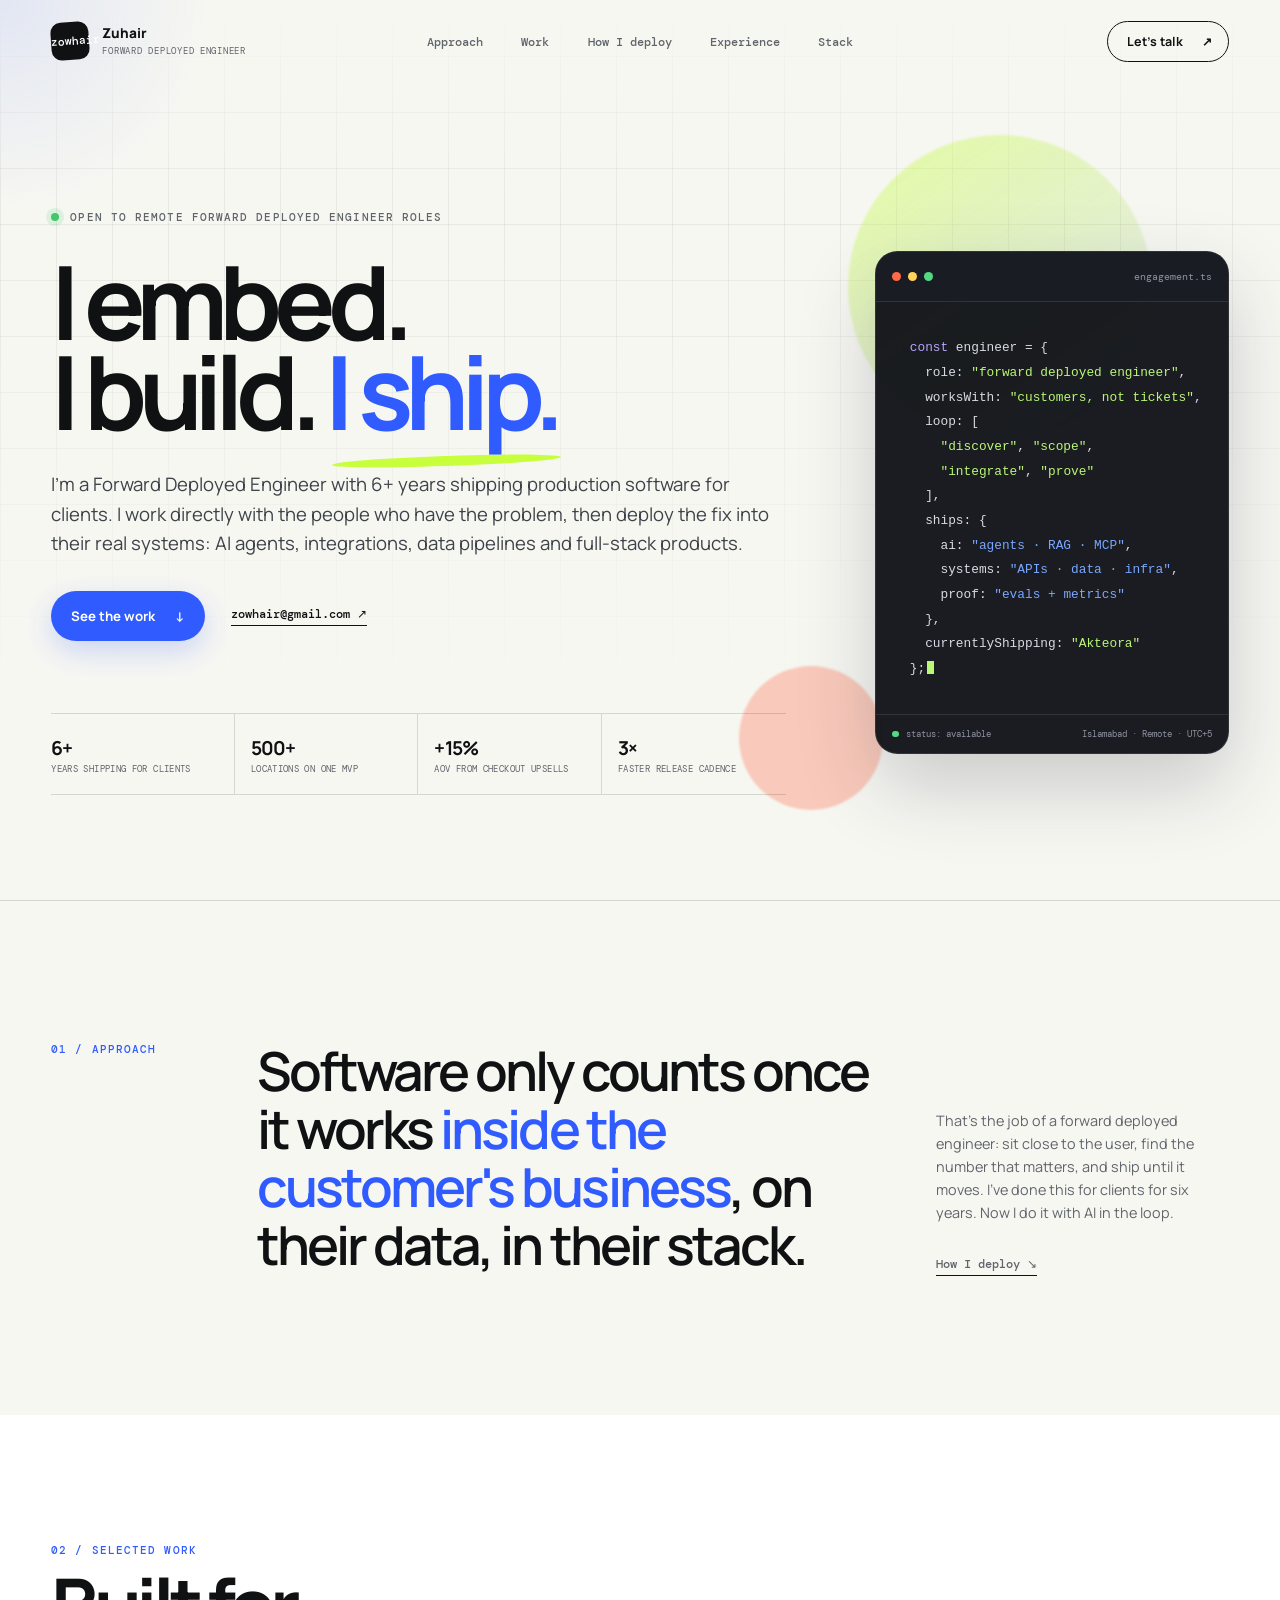
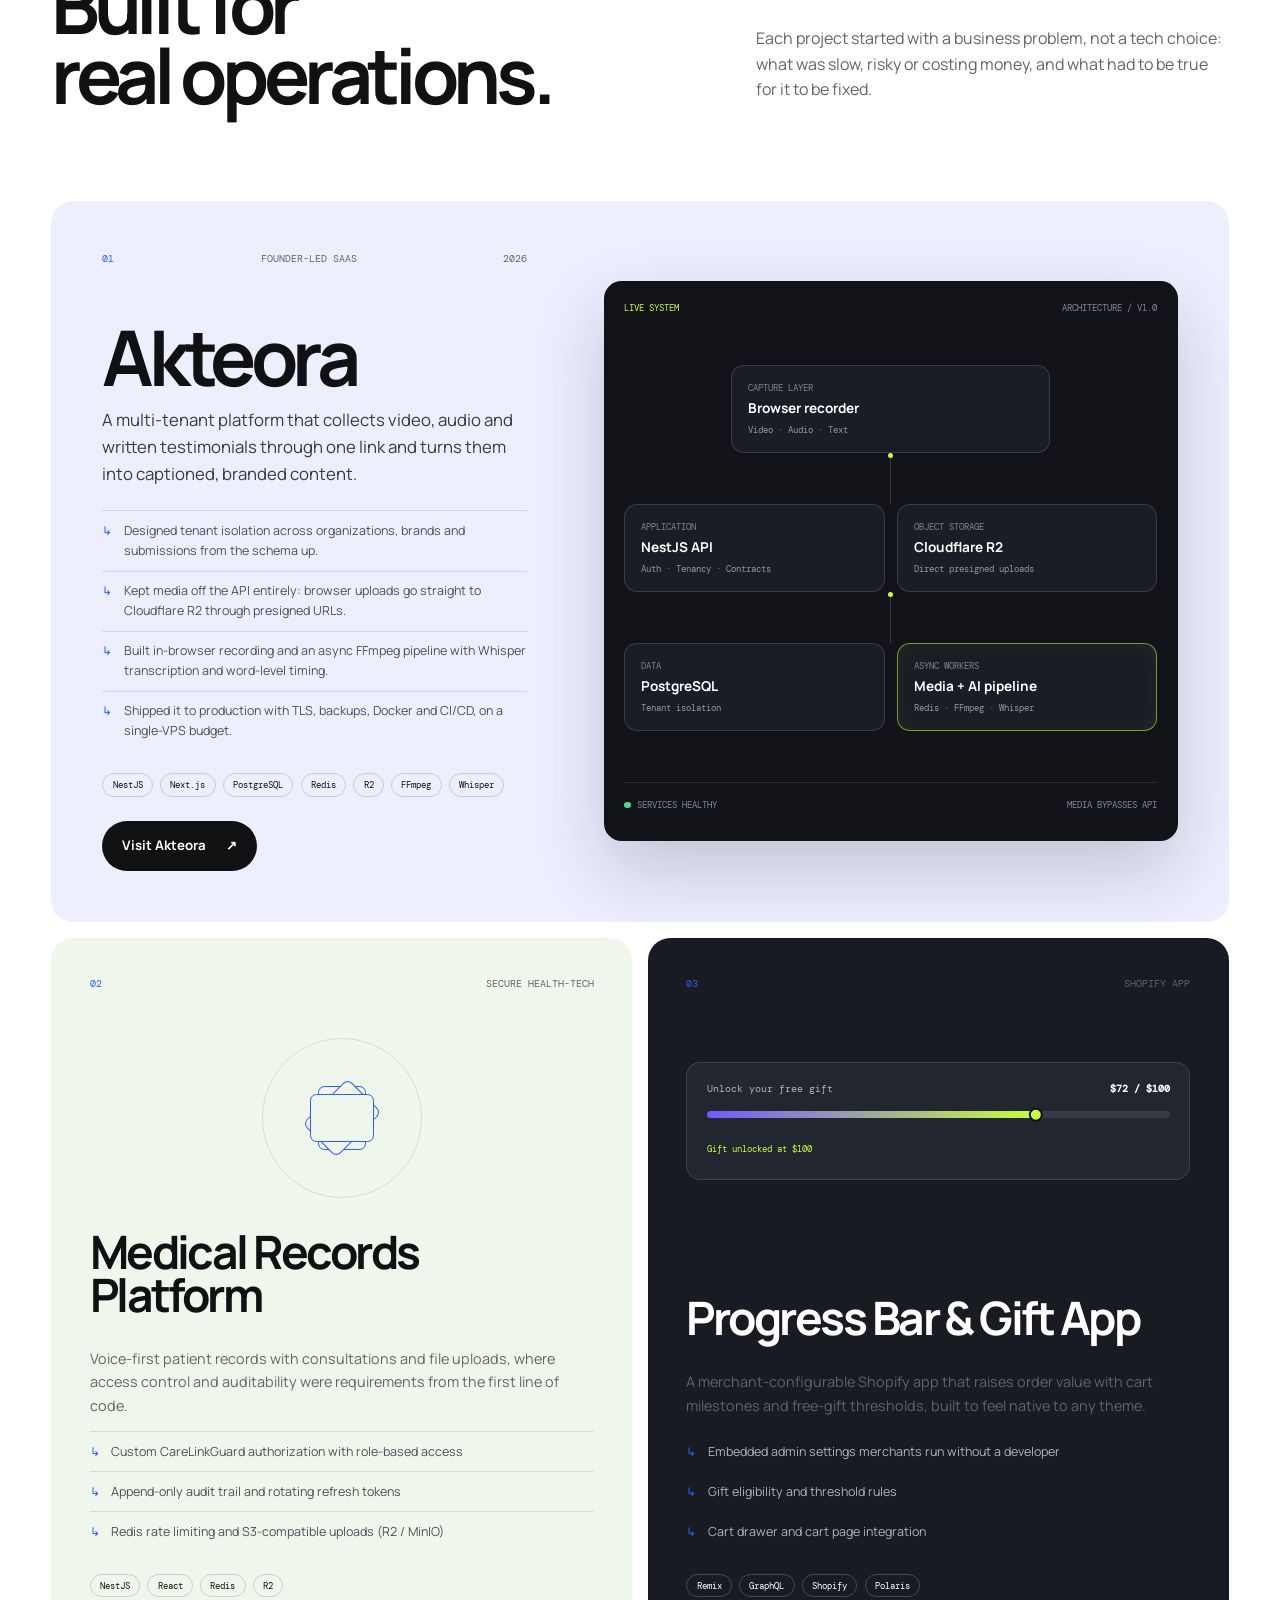
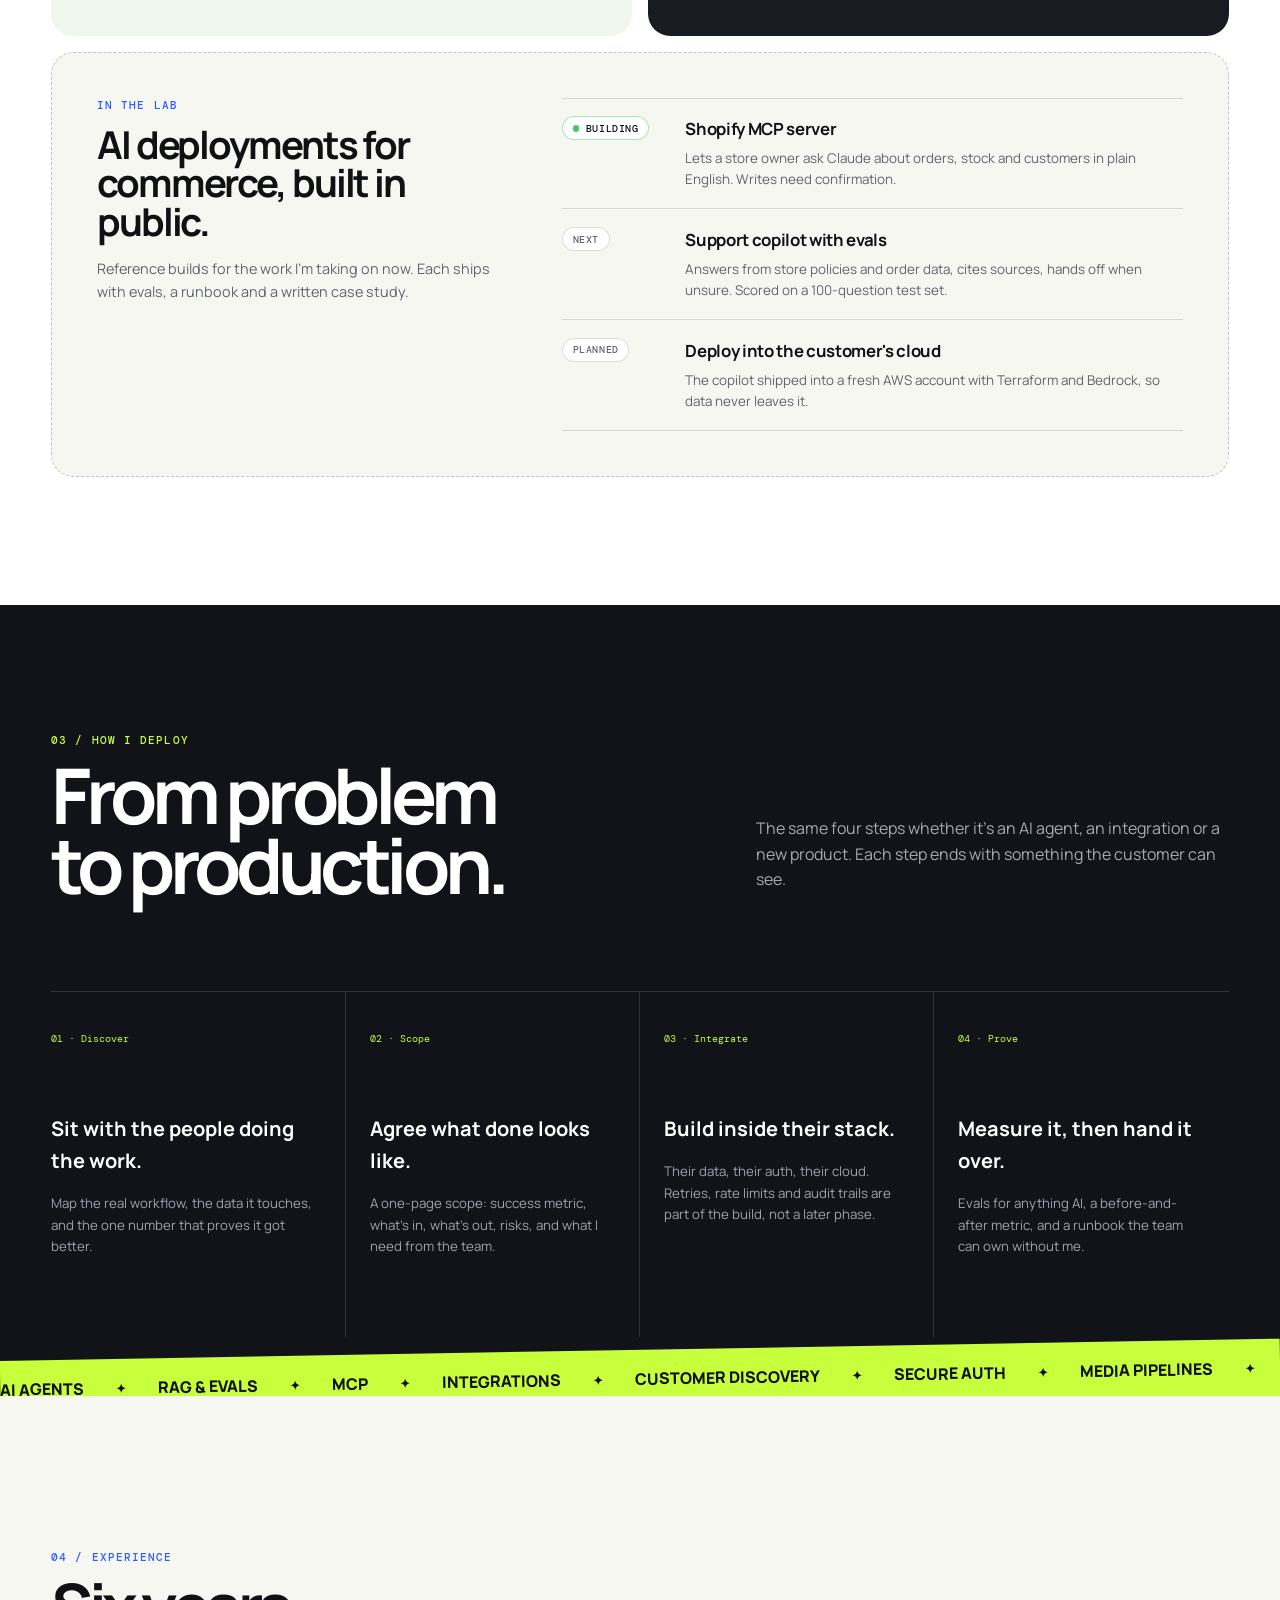
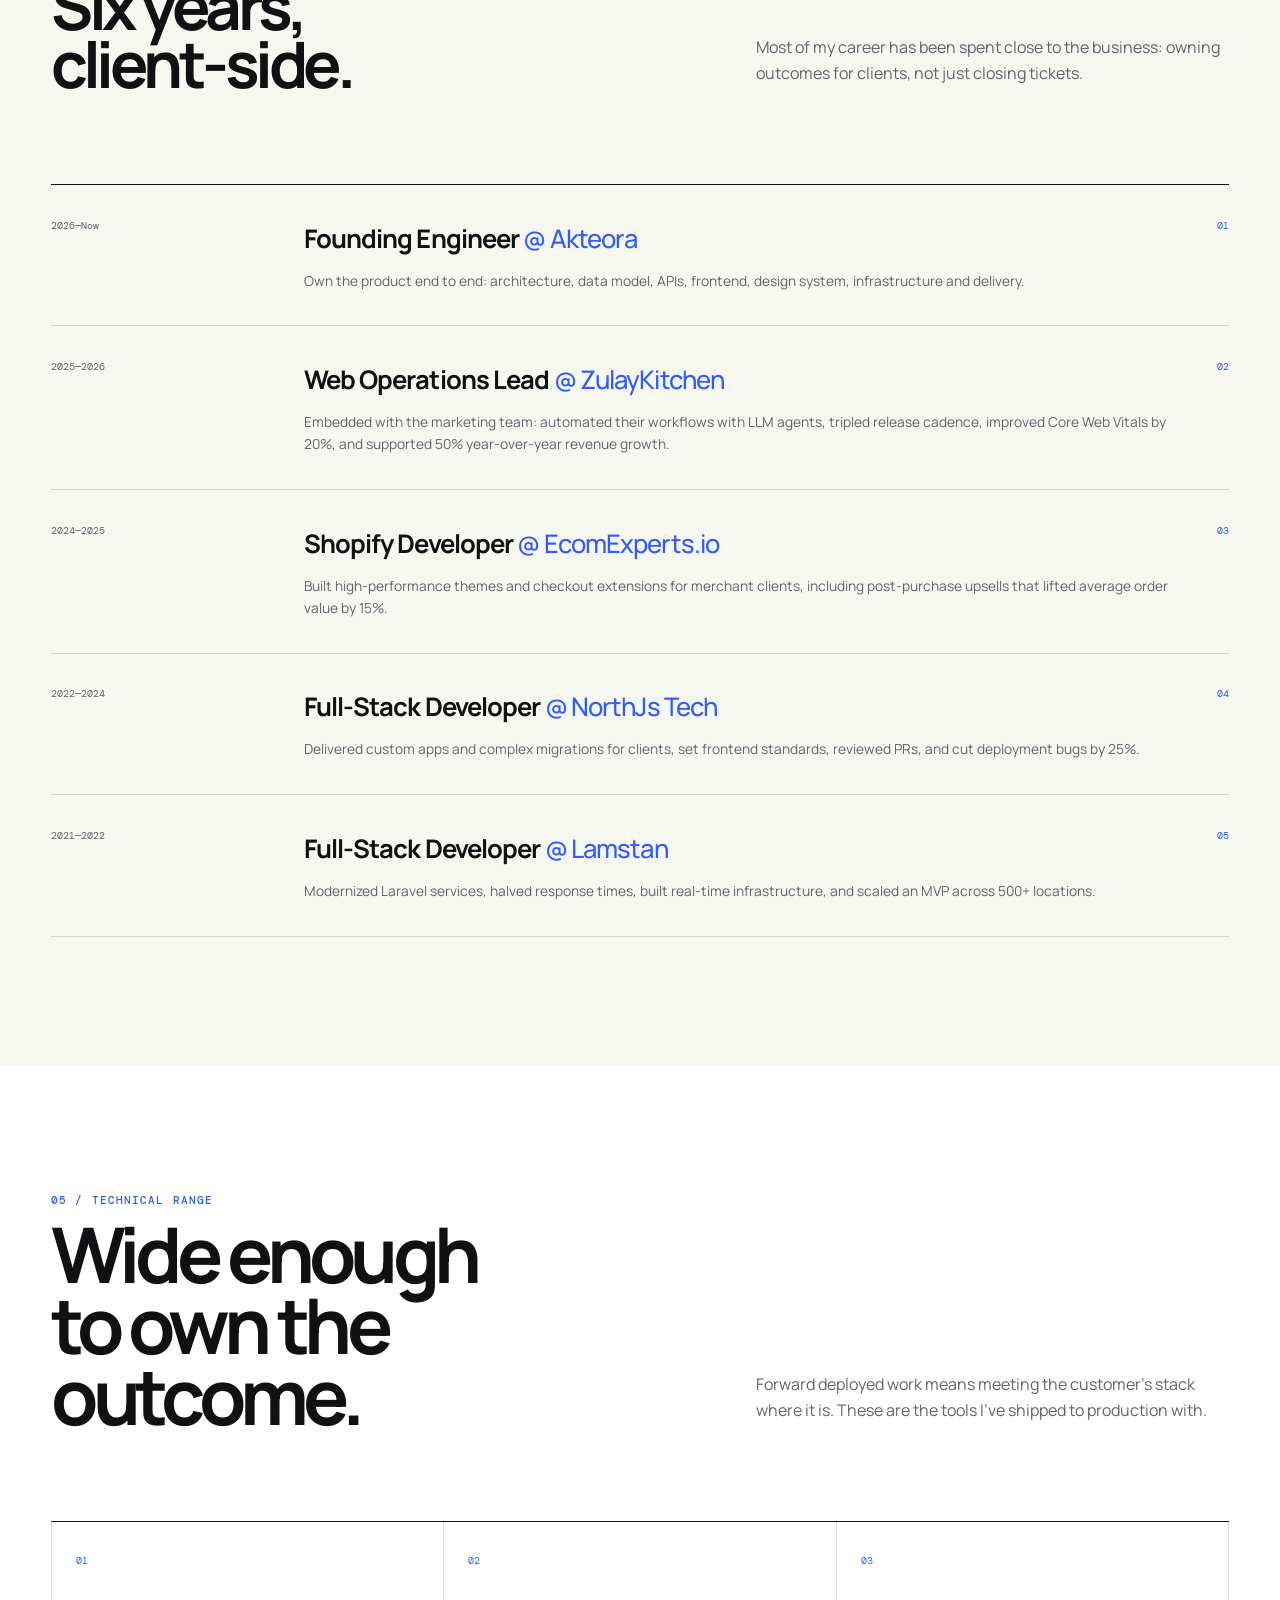
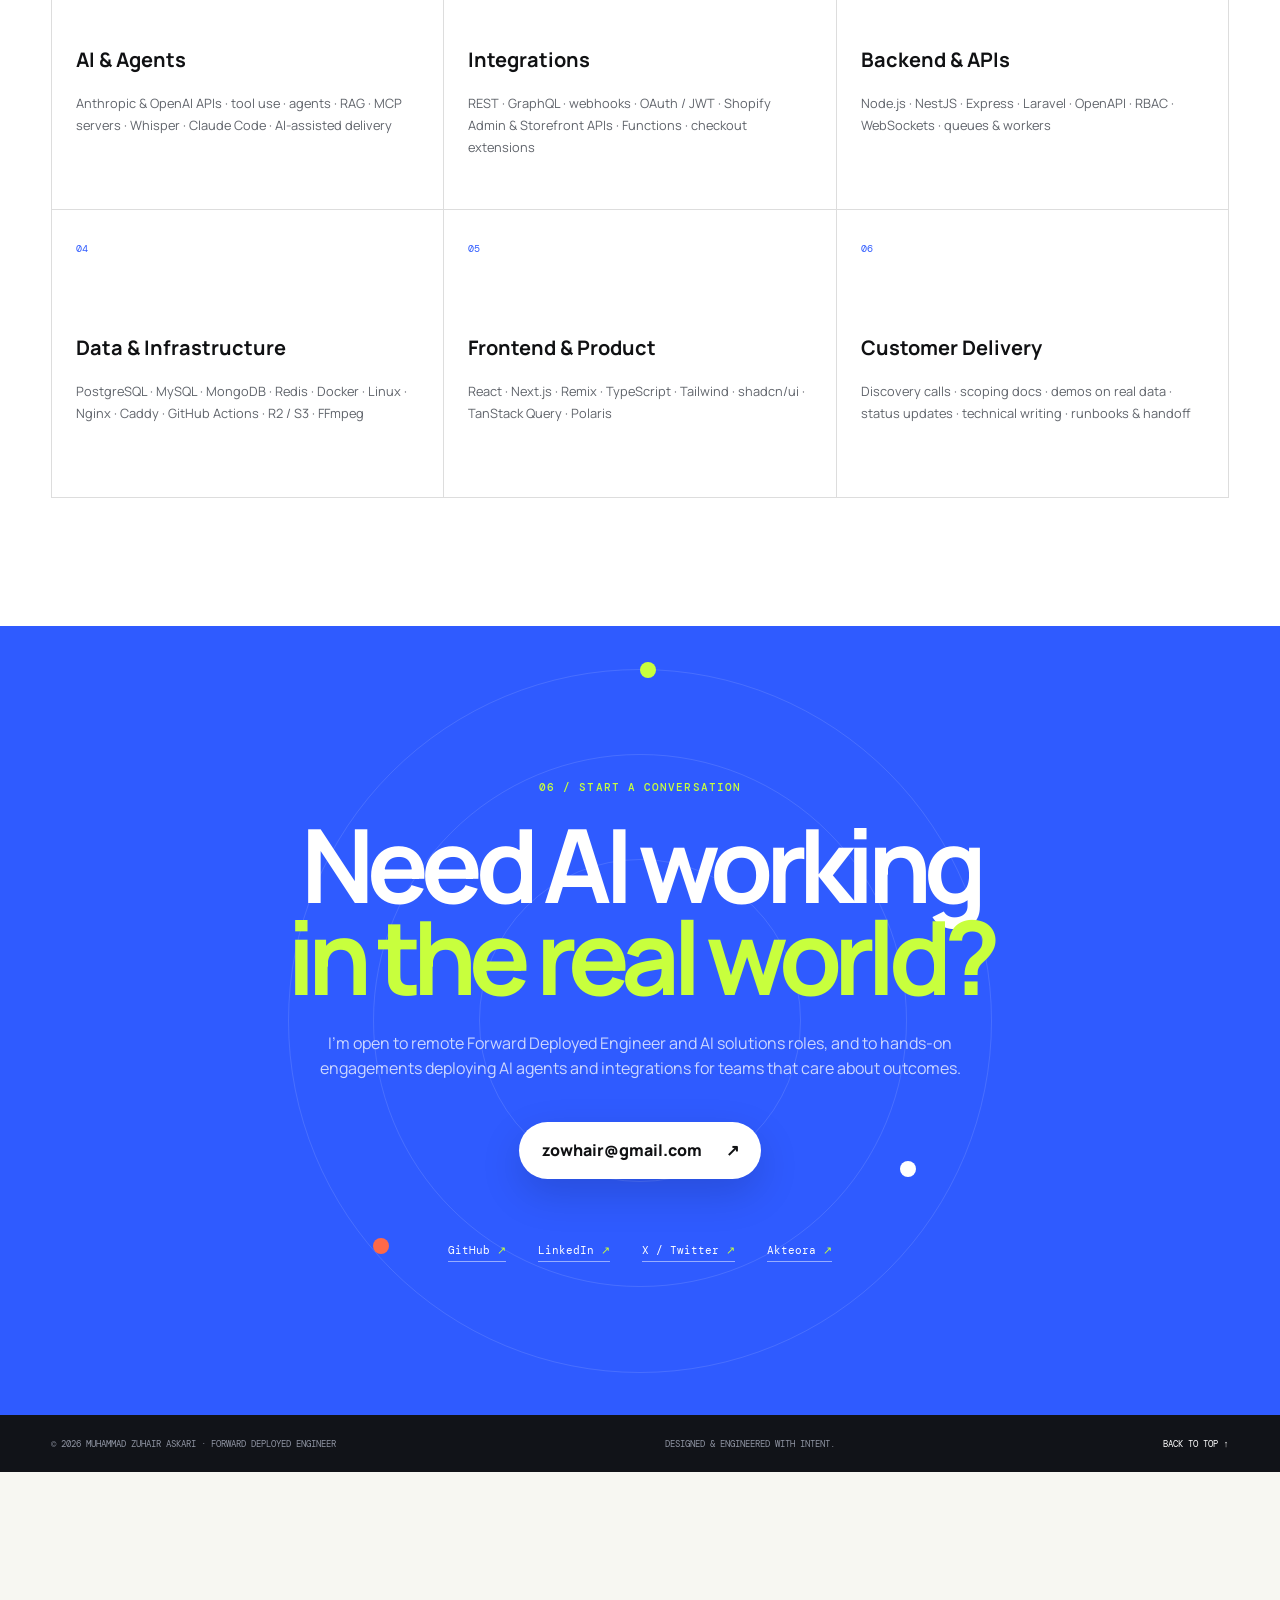
==== commit c645e001: "new test" ====
--- a/index.html
+++ b/index.html
@@ -210,5 +210,8 @@
 
   <footer class="site-footer"><span>© <span data-year>2026</span> Muhammad Zuhair Askari · Forward Deployed Engineer</span><span>Designed &amp; engineered with intent.</span><a href="#top">Back to top ↑</a></footer>
   <script src="script.js" defer></script>
+
+  <div data-akteora-widget="wgt_01M38PVJ6NPTNX759CTCBKHYE3" style="height:320px"></div>
+<script src="https://cdn.akteora.com/w.js" async></script>
 </body>
 </html>
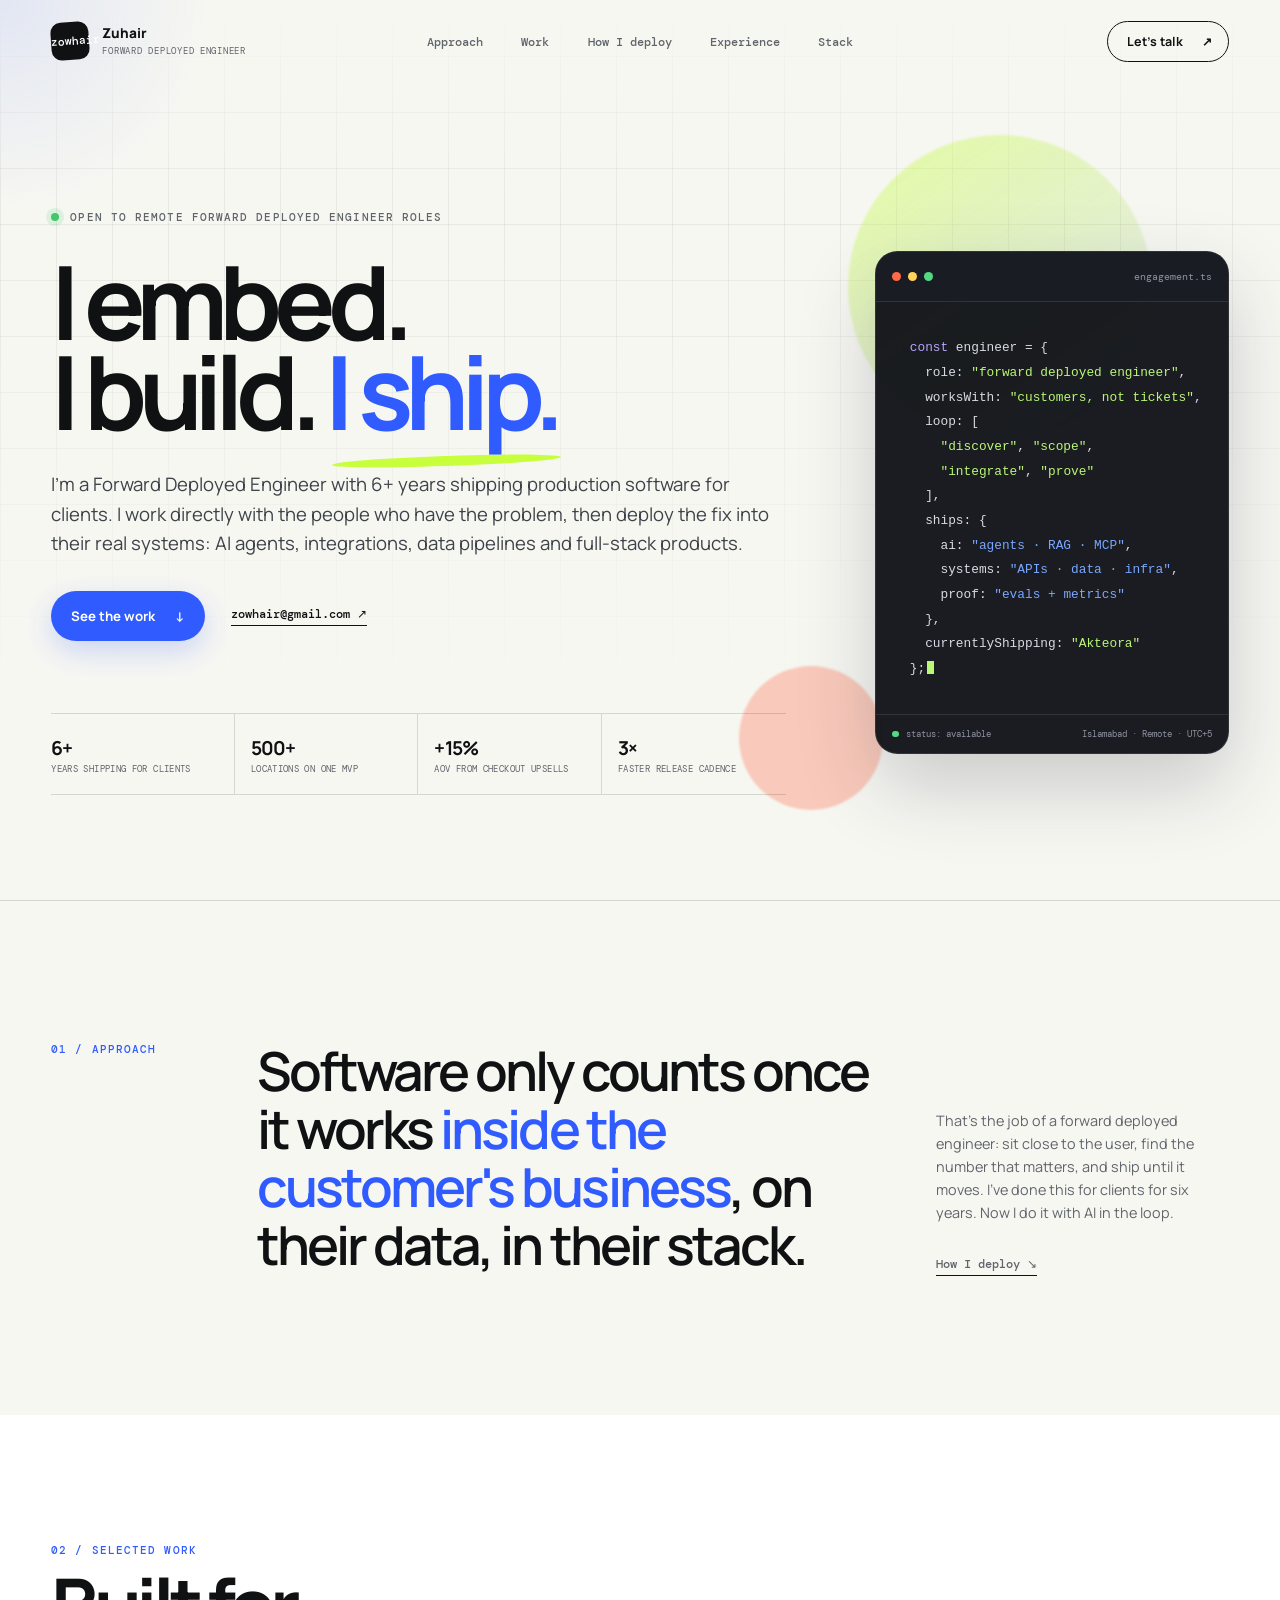
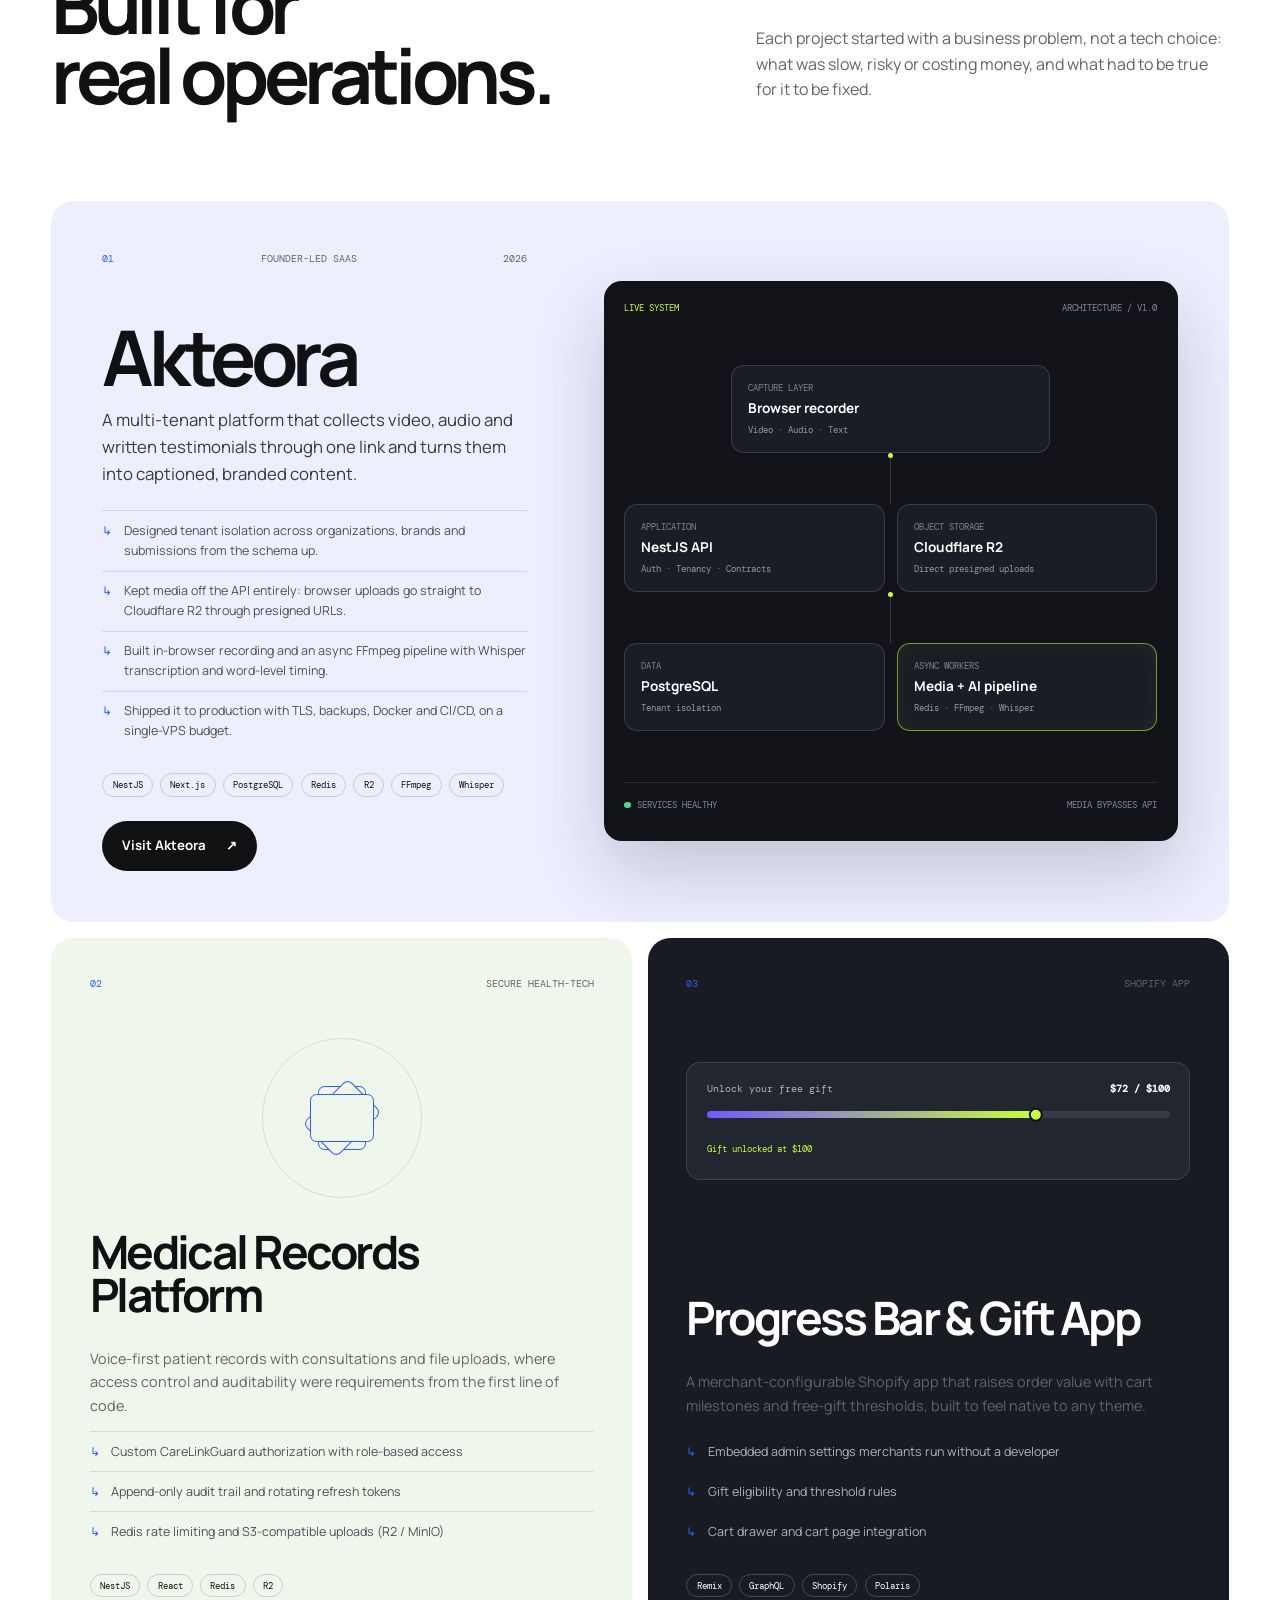
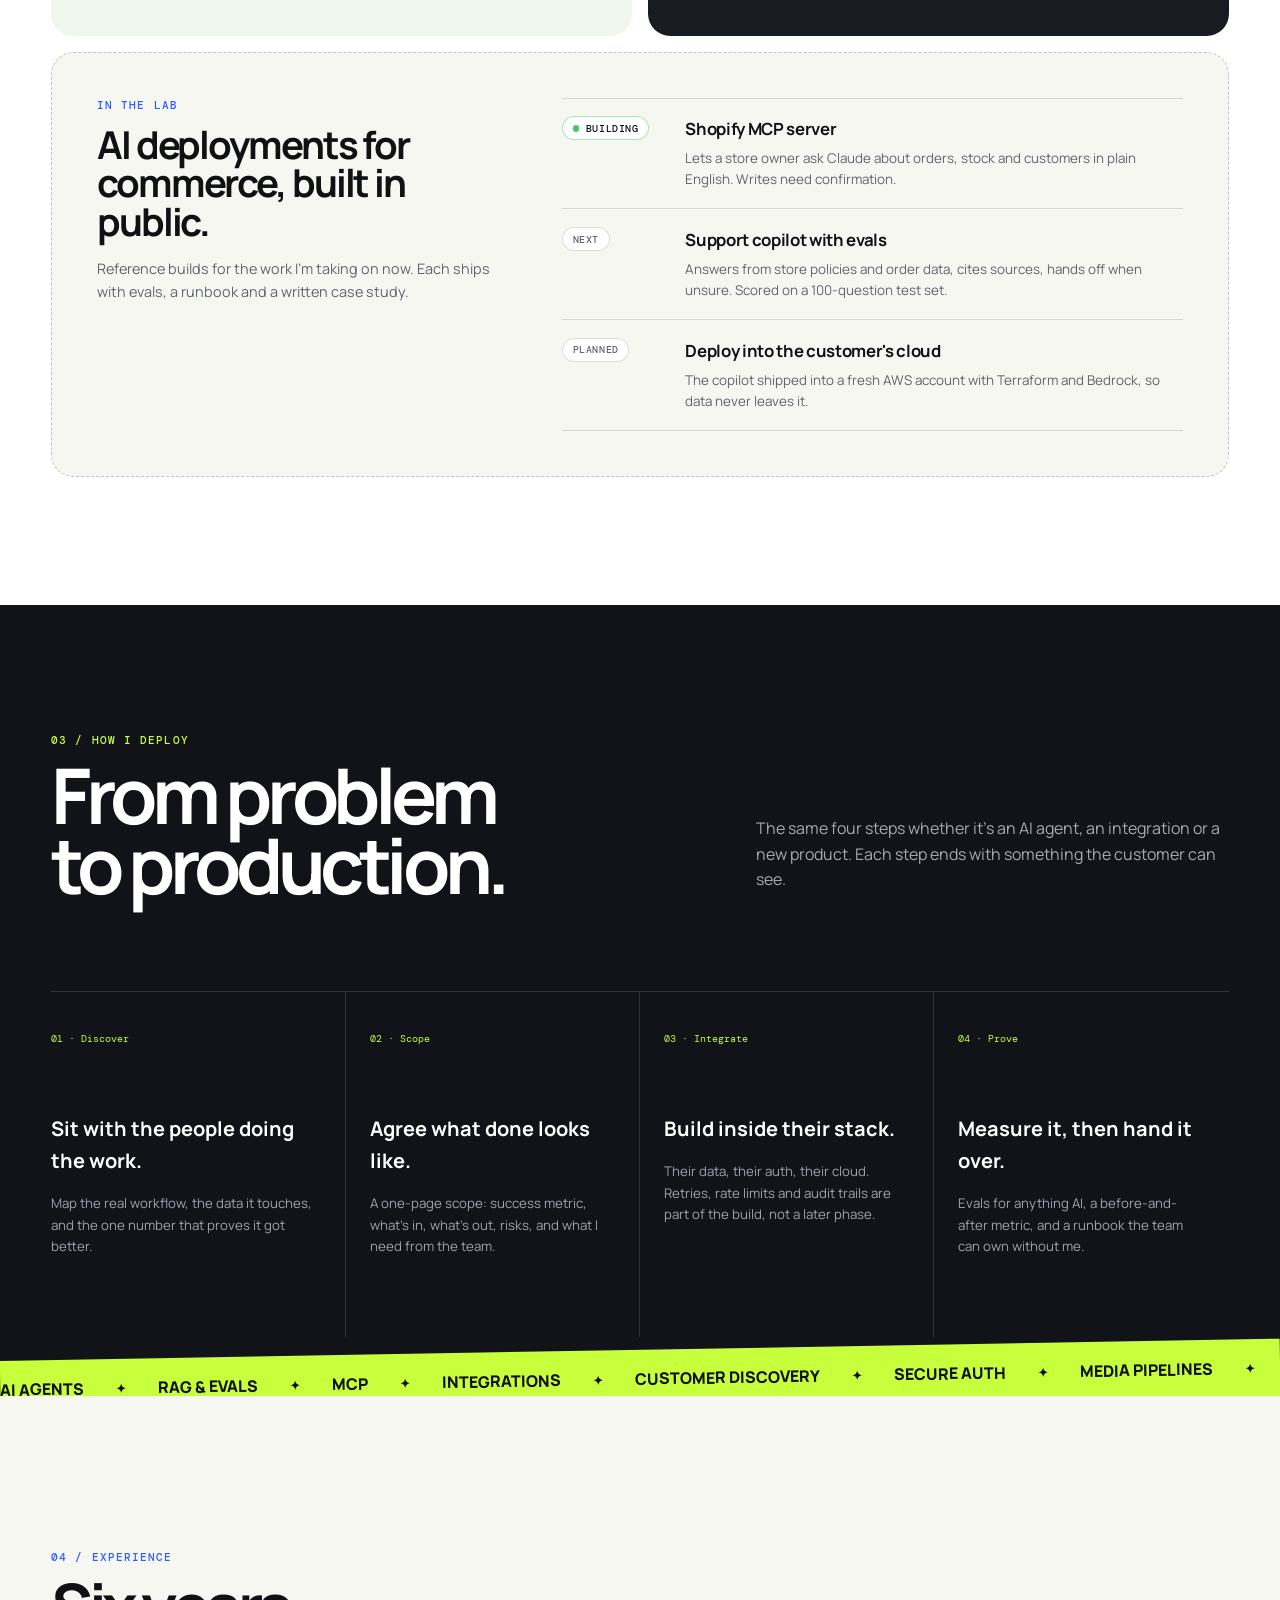
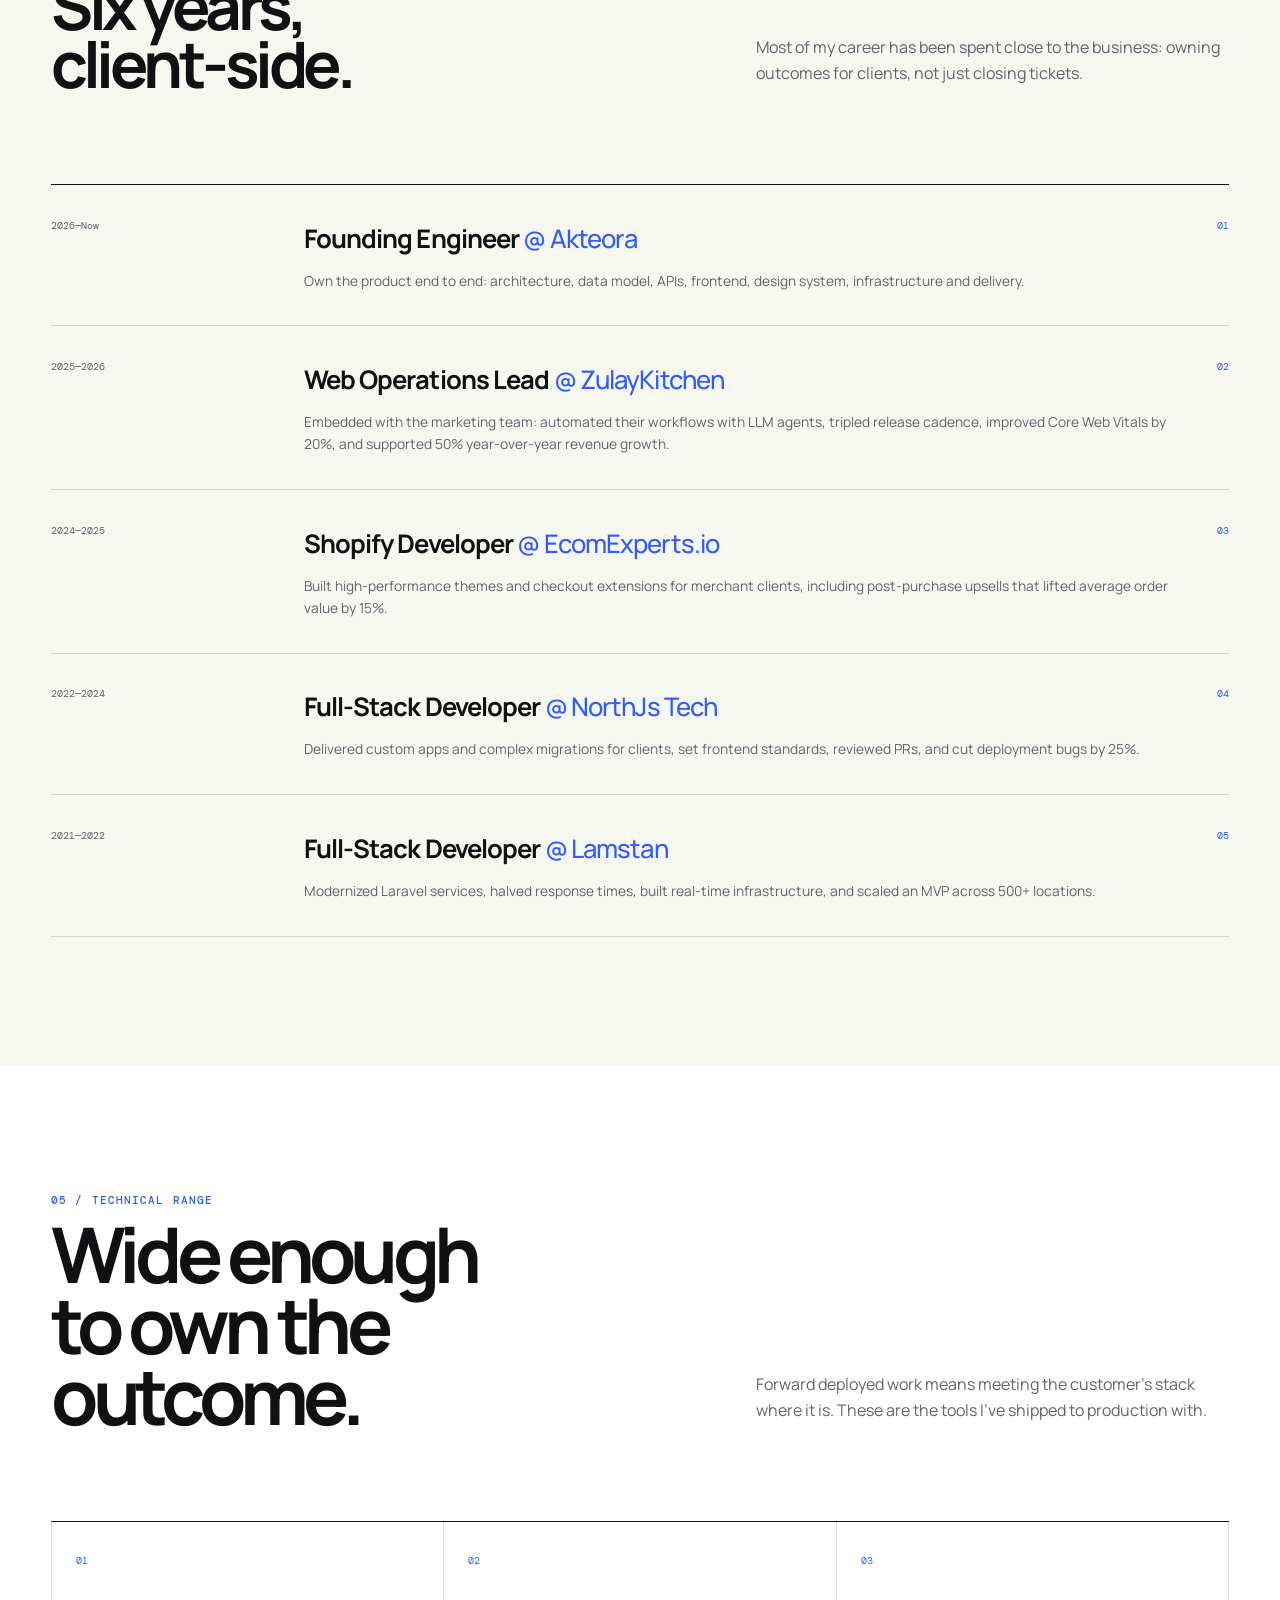
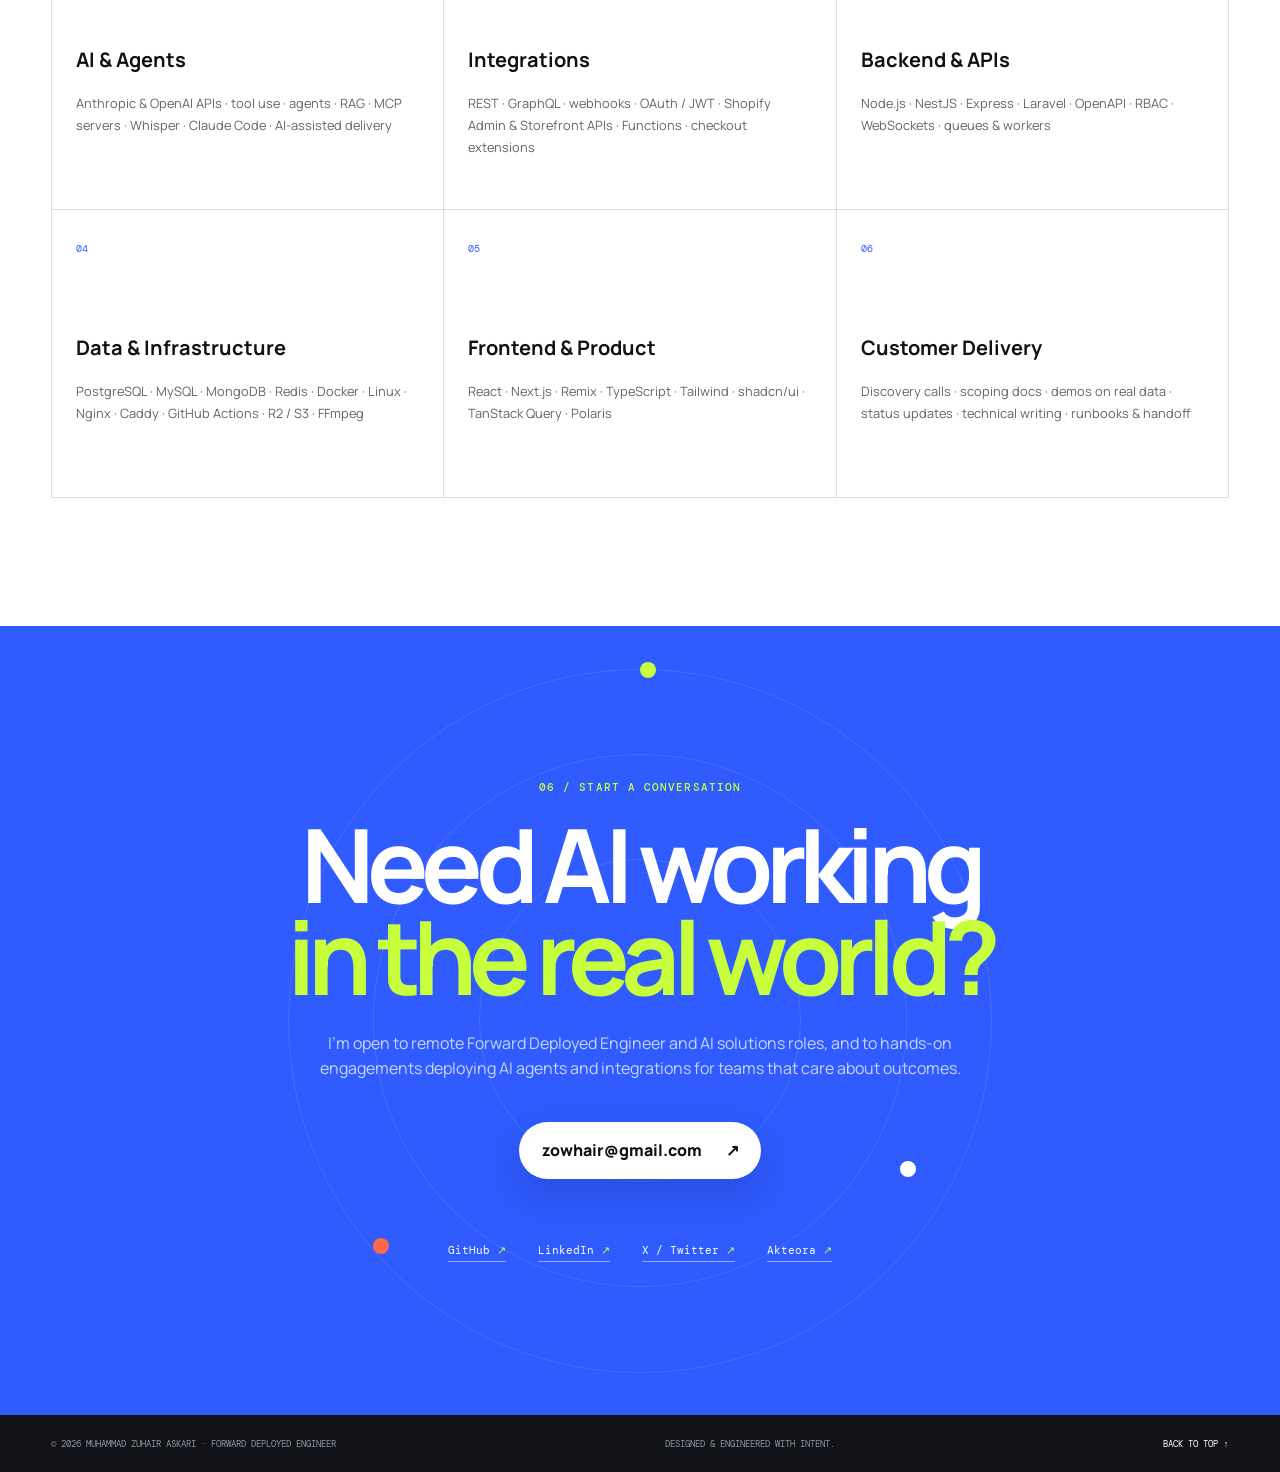
==== commit f7510bf3: "new updates" ====
--- a/index.html
+++ b/index.html
@@ -210,8 +210,5 @@
 
   <footer class="site-footer"><span>© <span data-year>2026</span> Muhammad Zuhair Askari · Forward Deployed Engineer</span><span>Designed &amp; engineered with intent.</span><a href="#top">Back to top ↑</a></footer>
   <script src="script.js" defer></script>
-
-  <div data-akteora-widget="wgt_01M38PVJ6NPTNX759CTCBKHYE3" style="height:320px"></div>
-<script src="https://cdn.akteora.com/w.js" async></script>
 </body>
 </html>
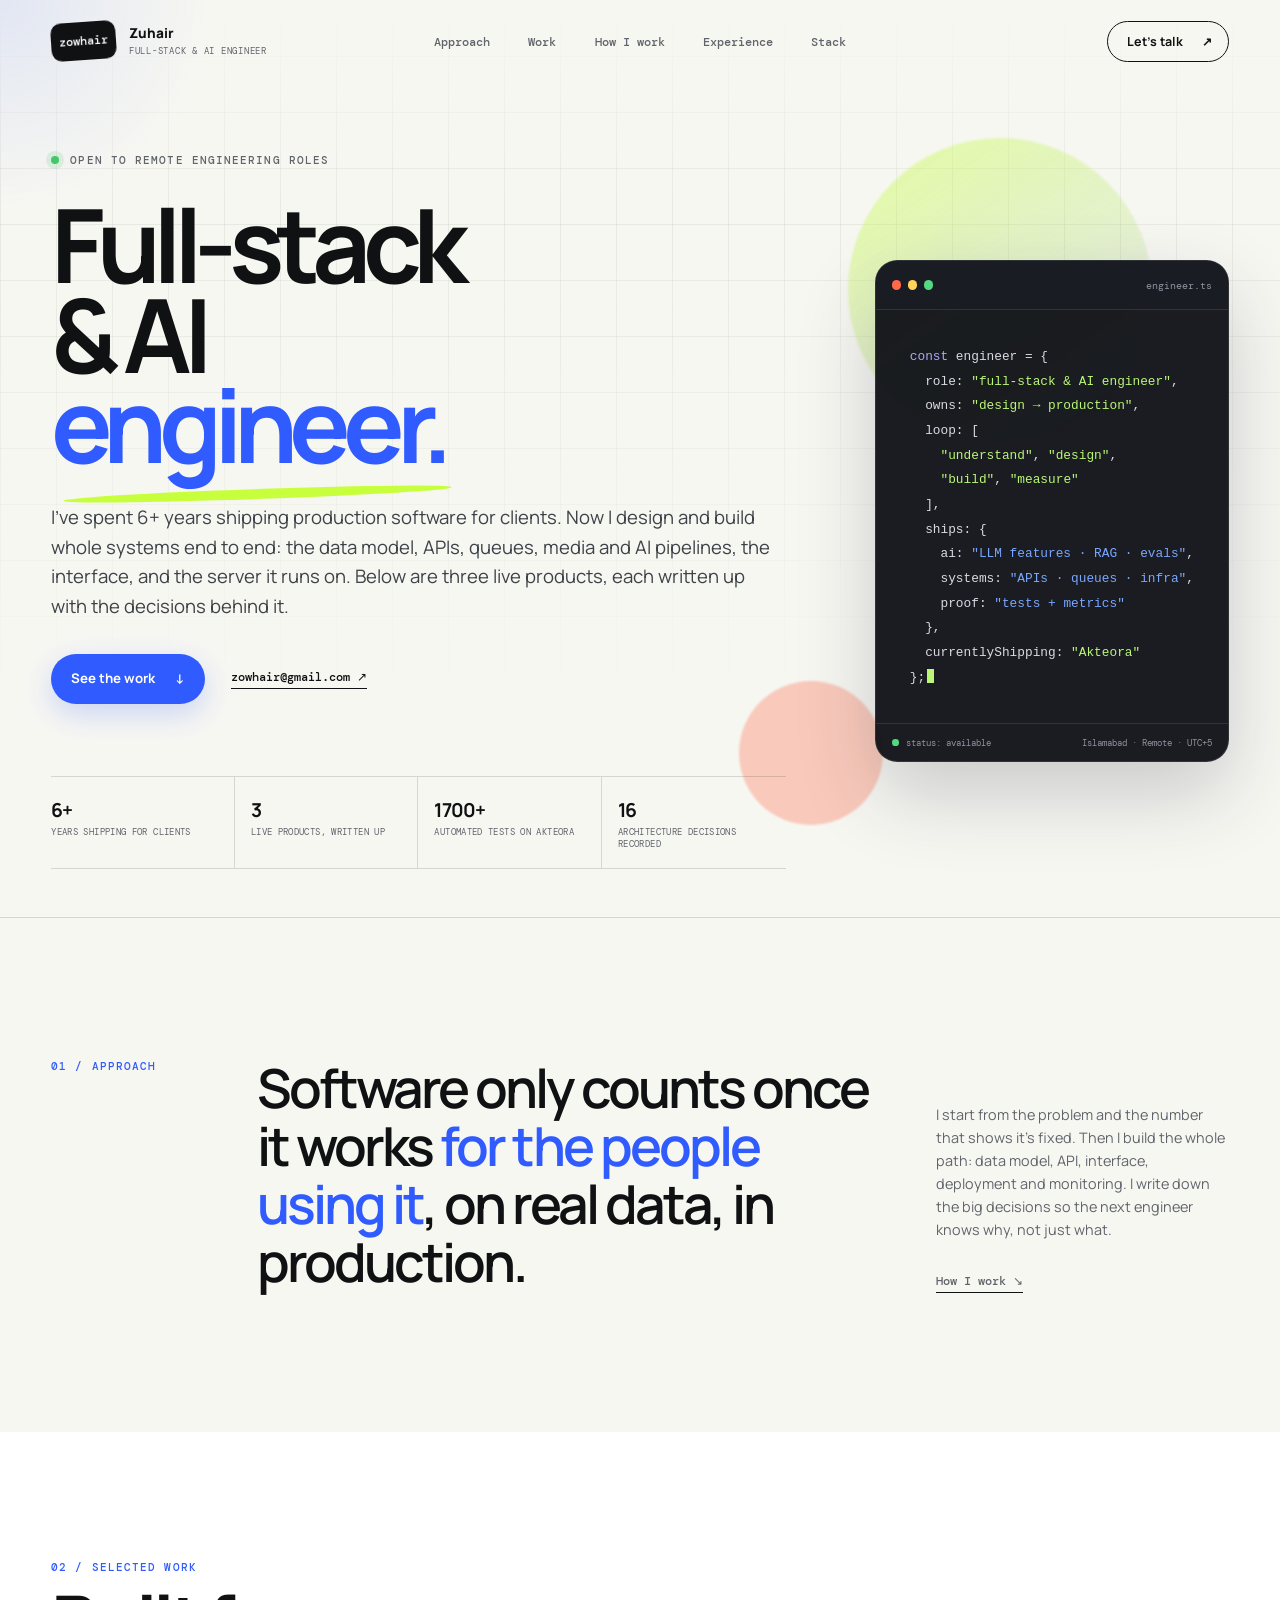
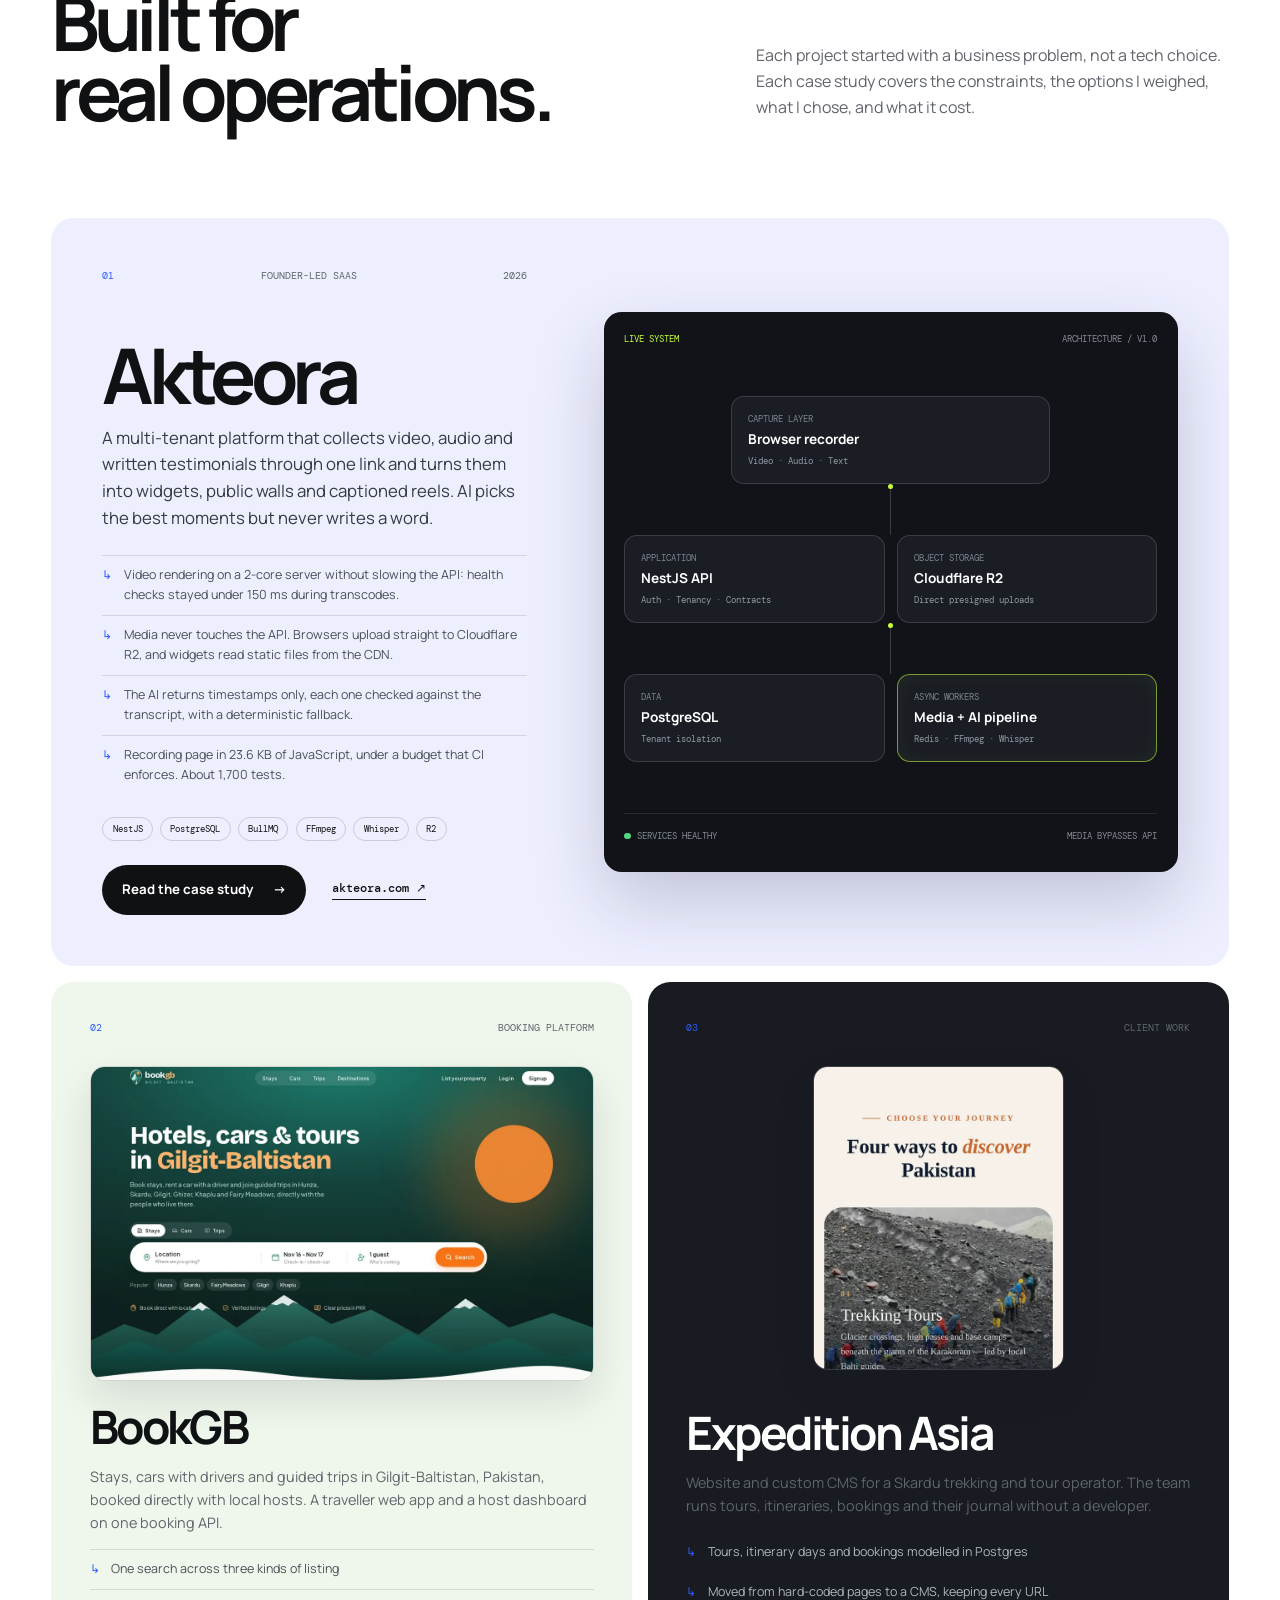
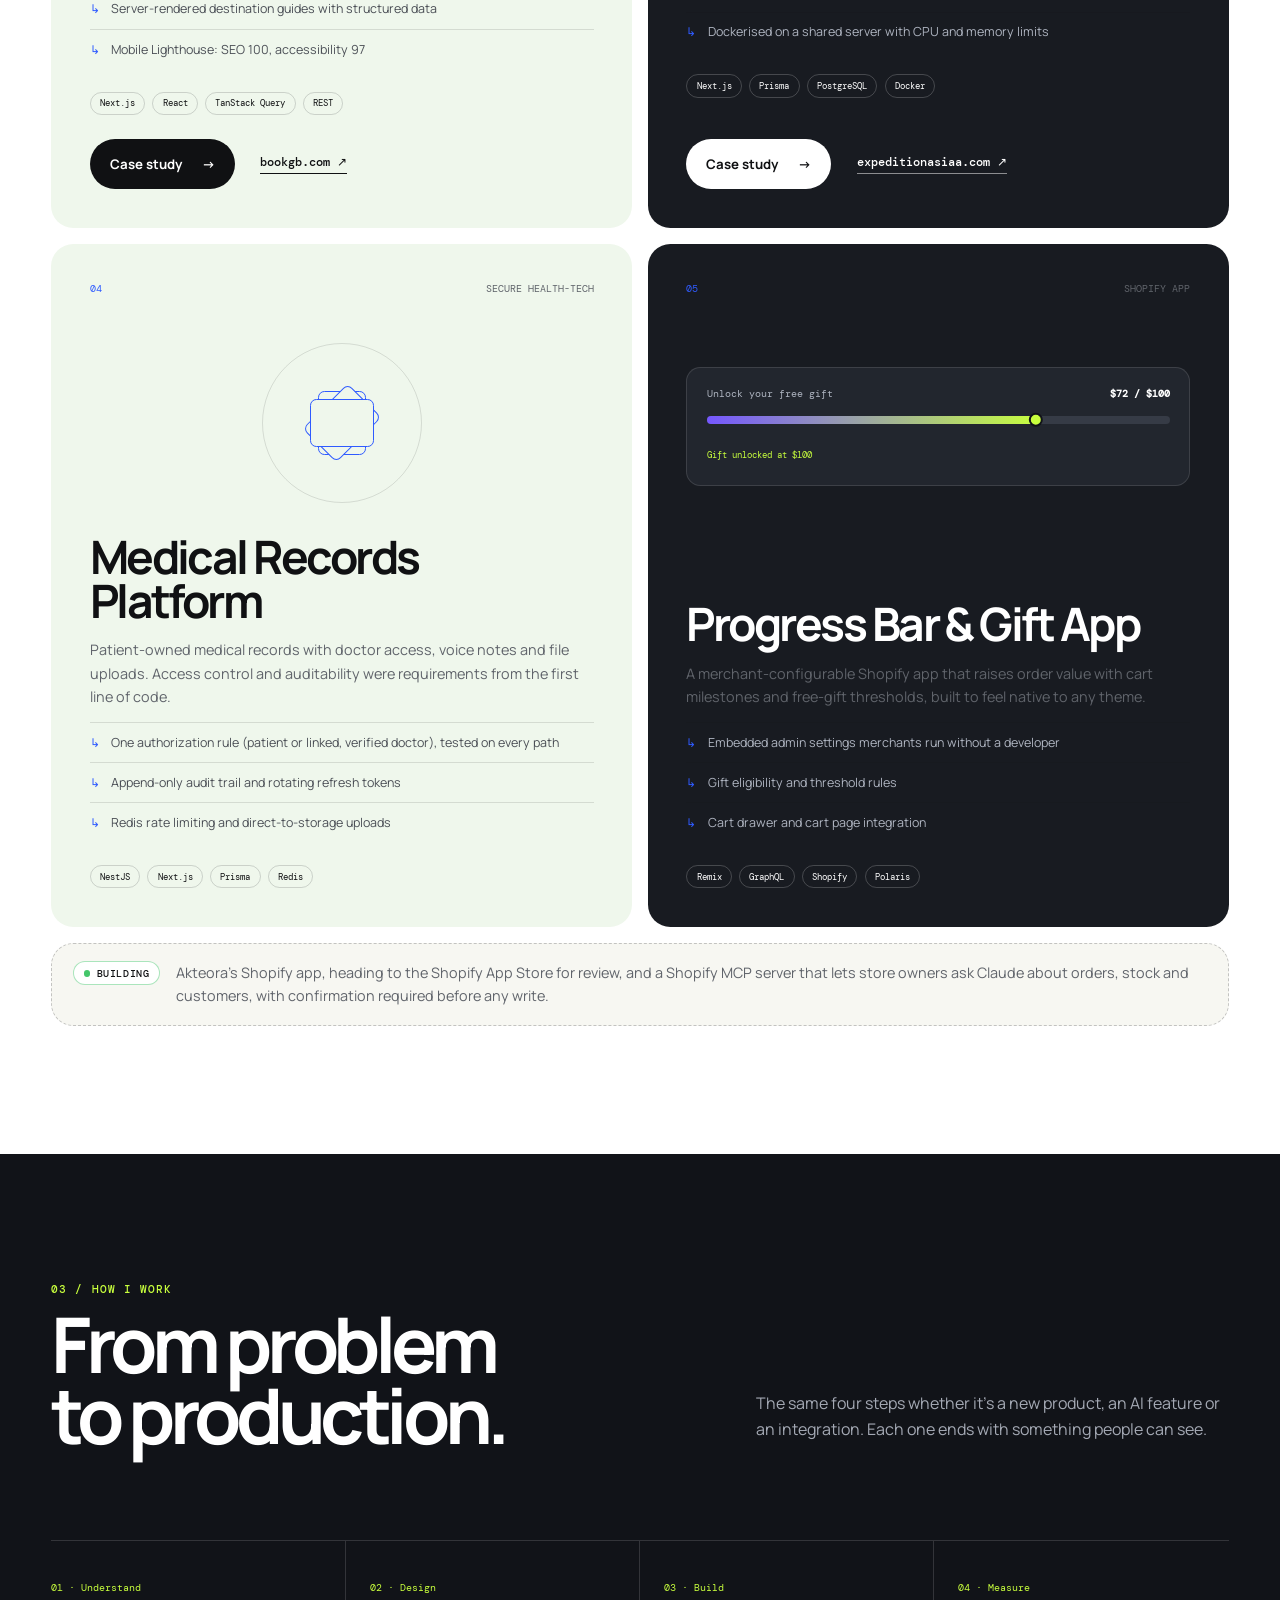
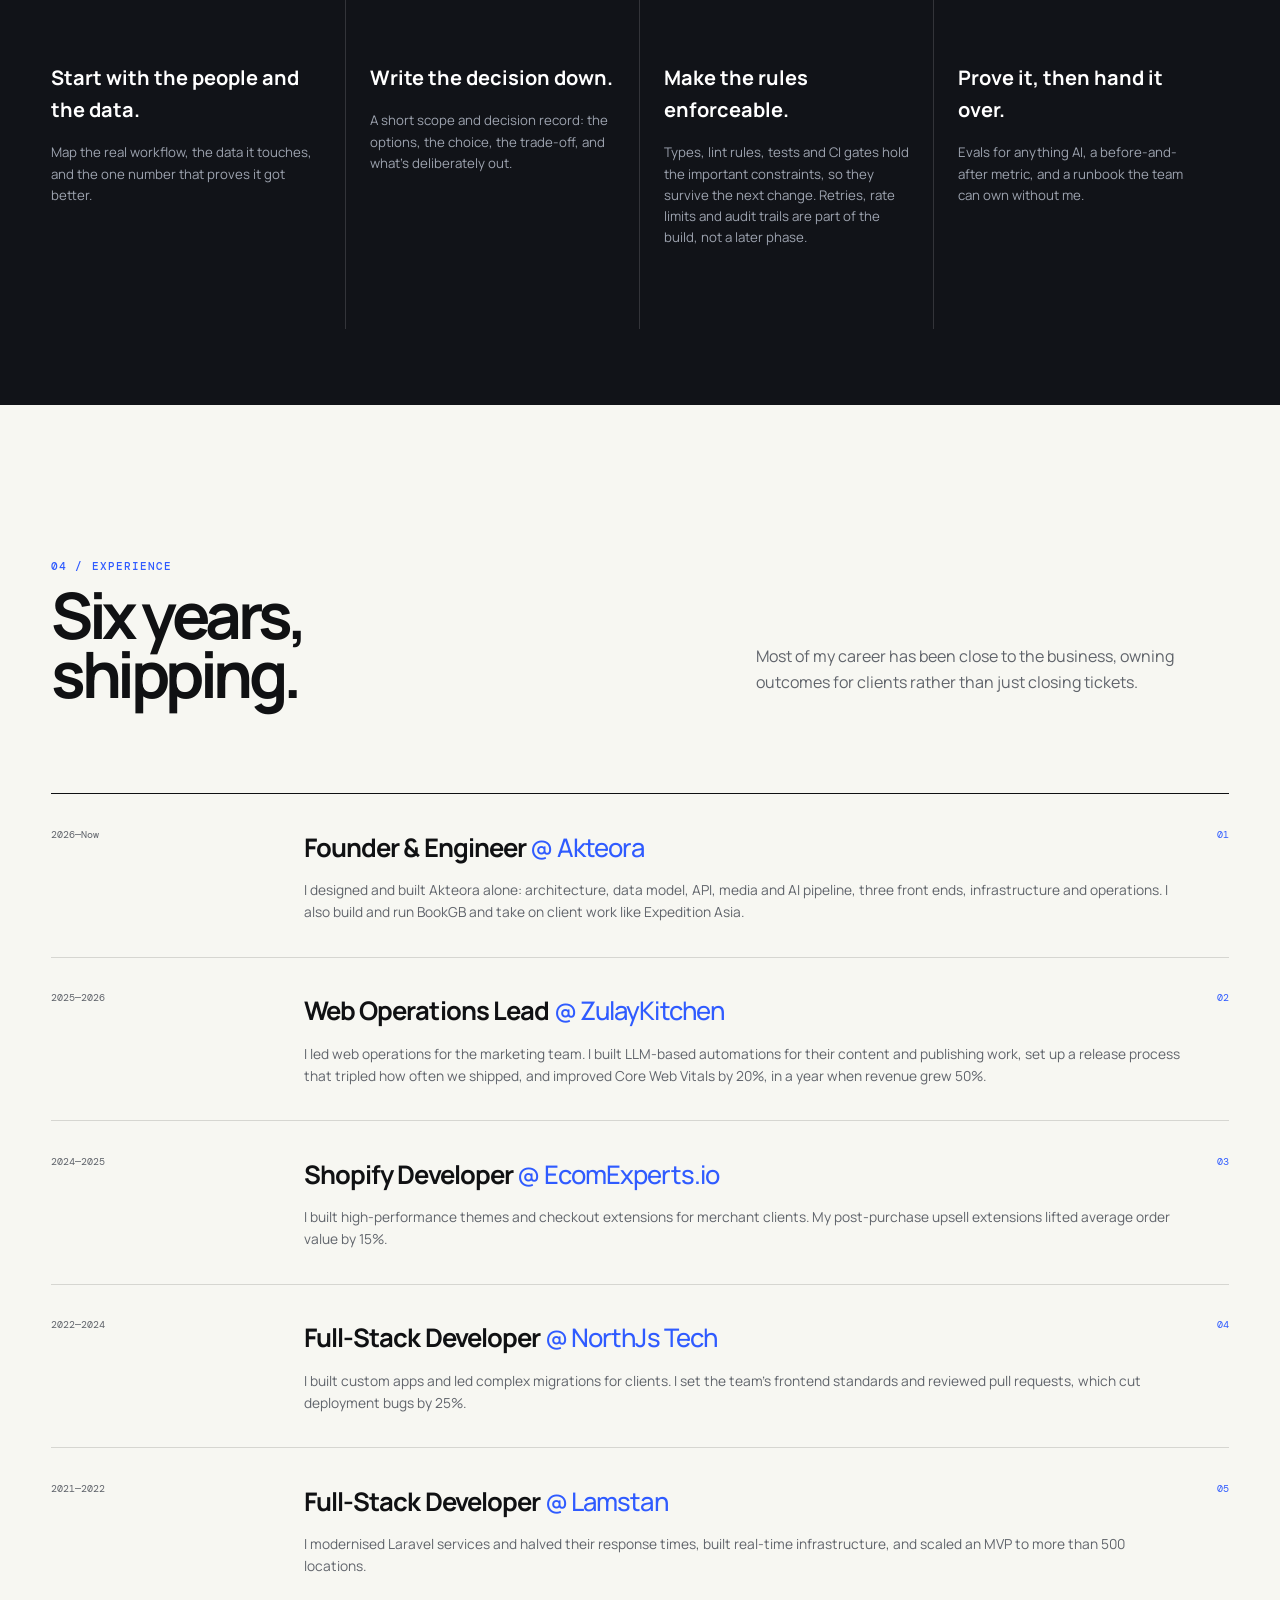
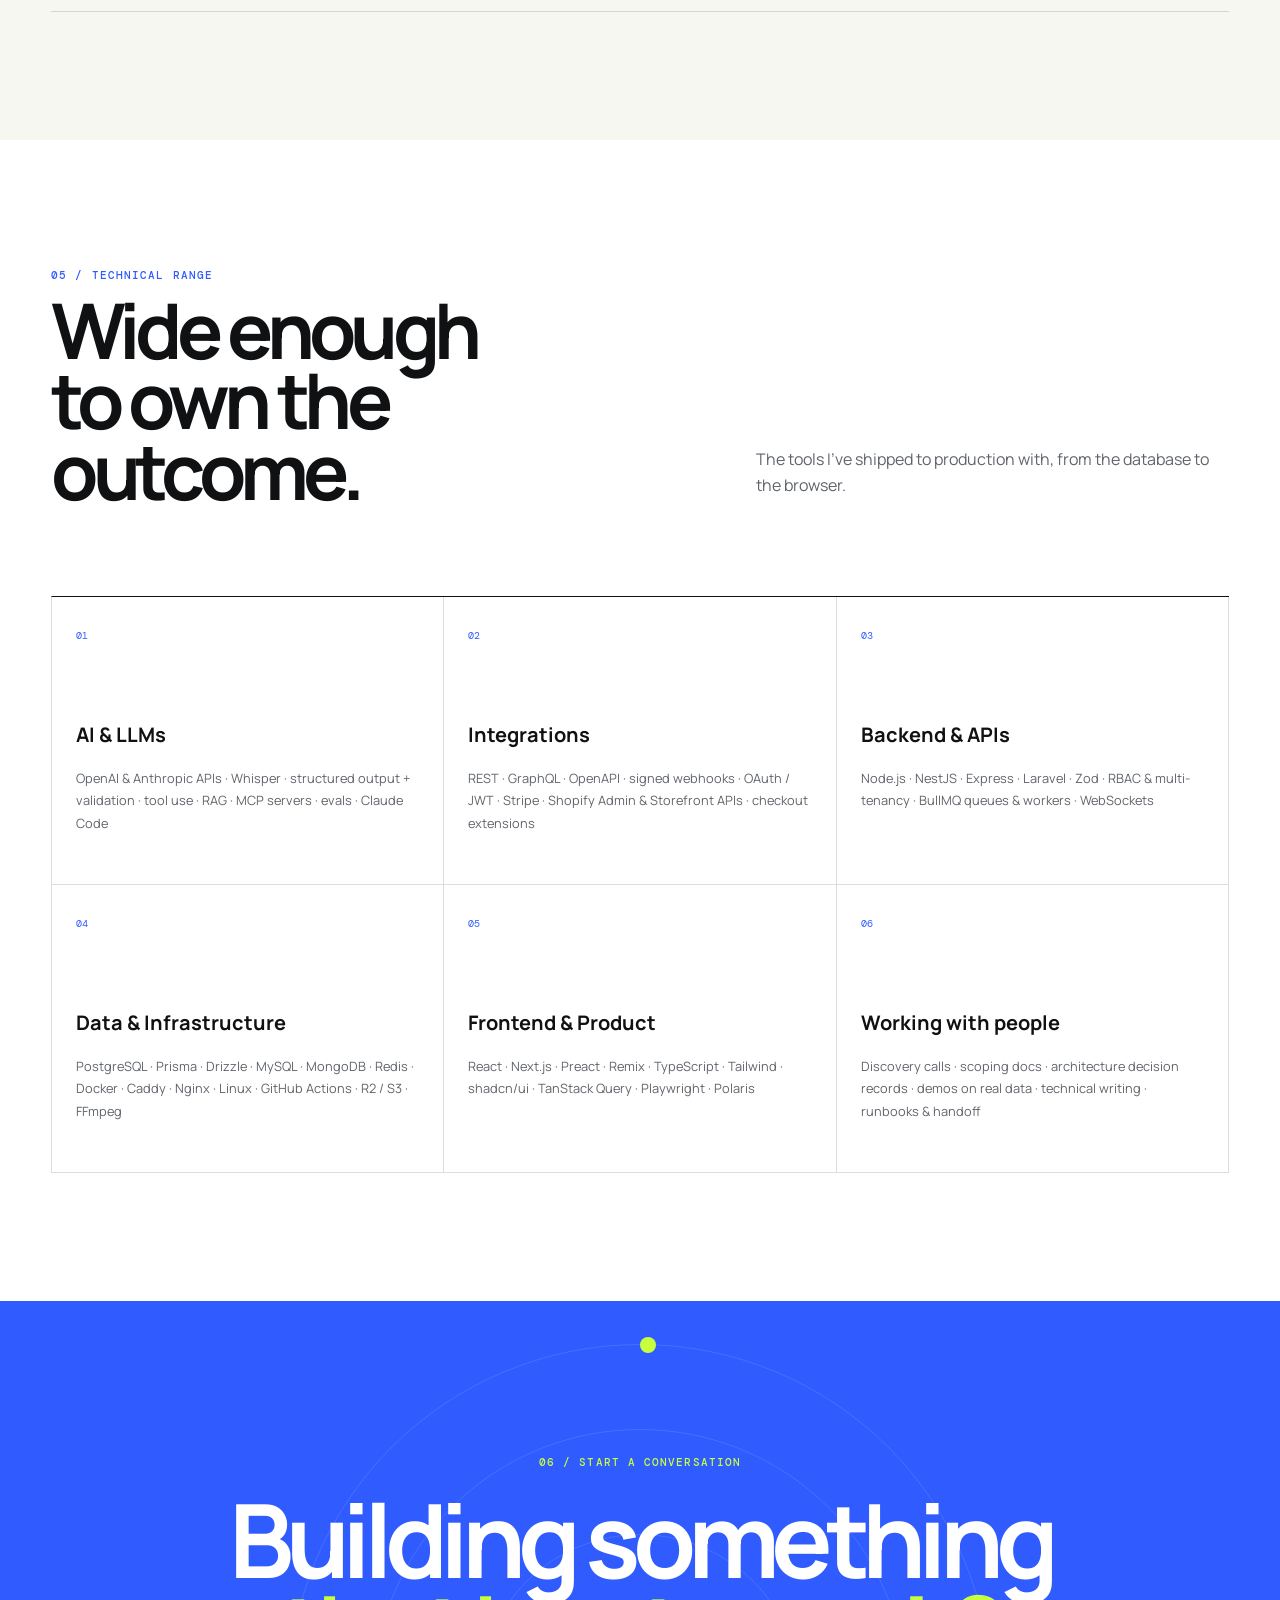
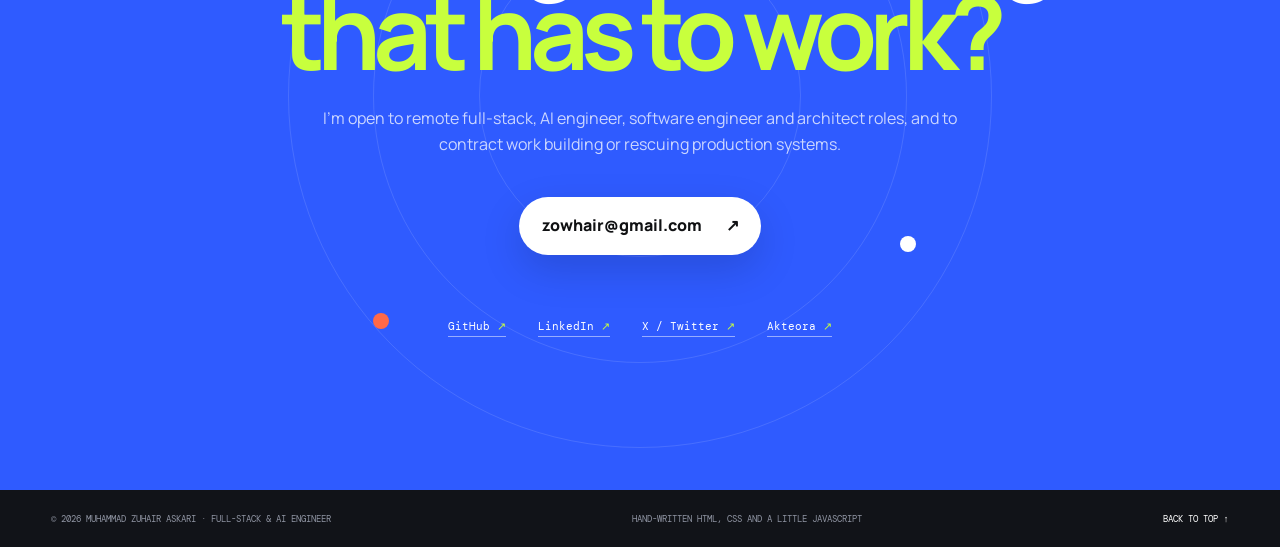
==== commit f1c09cba: "seo, optimization and case studies updated" ====
--- a/index.html
+++ b/index.html
@@ -4,40 +4,45 @@
   <meta charset="utf-8">
   <meta name="viewport" content="width=device-width, initial-scale=1">
   <meta name="theme-color" content="#f7f7f2">
-  <title>Muhammad Zuhair Askari — Forward Deployed Engineer · AI Agents &amp; Integrations</title>
-  <meta name="description" content="Forward Deployed Engineer with 6+ years shipping production software for clients. I embed with teams to deploy AI agents, integrations and full-stack systems into real operations.">
+  <title>Muhammad Zuhair Askari — Full-Stack &amp; AI Engineer</title>
+  <meta name="description" content="Full-stack and AI engineer with 6+ years of shipping production software. Case studies: Akteora (multi-tenant SaaS with a media and AI pipeline), BookGB (booking platform) and Expedition Asia (client CMS).">
   <meta name="author" content="Muhammad Zuhair Askari">
   <meta name="robots" content="index, follow">
-  <!-- Set this to your real portfolio URL, then uncomment:
-  <link rel="canonical" href="https://YOUR-DOMAIN/">
-  <meta property="og:url" content="https://YOUR-DOMAIN/"> -->
+  <link rel="canonical" href="https://zowhair.com/">
+  <meta property="og:url" content="https://zowhair.com/">
   <meta property="og:type" content="profile">
-  <meta property="og:title" content="Muhammad Zuhair Askari — Forward Deployed Engineer">
-  <meta property="og:description" content="I embed with teams and ship AI agents, integrations and production systems into real businesses.">
+  <meta property="og:title" content="Muhammad Zuhair Askari — Full-Stack &amp; AI Engineer">
+  <meta property="og:description" content="I design and build production systems end to end: APIs, data, media and AI pipelines, front ends and infrastructure. Three live products, written up with the decisions behind them.">
+  <meta property="og:image" content="https://zowhair.com/work/img/og-home.png">
+  <meta property="og:image:width" content="1200">
+  <meta property="og:image:height" content="630">
   <meta property="profile:first_name" content="Muhammad Zuhair">
   <meta property="profile:last_name" content="Askari">
   <meta property="profile:username" content="zowhair">
-  <meta name="twitter:card" content="summary">
+  <meta name="twitter:card" content="summary_large_image">
   <meta name="twitter:site" content="@zowhair">
-  <meta name="twitter:title" content="Muhammad Zuhair Askari — Forward Deployed Engineer">
-  <meta name="twitter:description" content="I embed with teams and ship AI agents, integrations and production systems into real businesses.">
+  <meta name="twitter:title" content="Muhammad Zuhair Askari — Full-Stack &amp; AI Engineer">
+  <meta name="twitter:description" content="I design and build production systems end to end. Three live products, written up with the decisions behind them.">
+  <meta name="twitter:image" content="https://zowhair.com/work/img/og-home.png">
   <script type="application/ld+json">
   {
     "@context": "https://schema.org",
     "@type": "Person",
     "name": "Muhammad Zuhair Askari",
     "alternateName": "Zowhair",
-    "jobTitle": "Forward Deployed Engineer",
-    "description": "Forward Deployed Engineer shipping AI agents, integrations and full-stack production systems for businesses.",
+    "url": "https://zowhair.com/",
+    "jobTitle": "Full-Stack & AI Engineer",
+    "description": "Full-stack and AI engineer building production systems end to end: APIs, data, media and AI pipelines, front ends and infrastructure.",
     "email": "mailto:zowhair@gmail.com",
     "address": { "@type": "PostalAddress", "addressLocality": "Islamabad", "addressCountry": "PK" },
-    "knowsAbout": ["Forward deployed engineering", "AI agents", "LLM applications", "Retrieval-augmented generation", "Model Context Protocol", "System integration", "Shopify", "NestJS", "TypeScript", "PostgreSQL", "Docker", "System architecture"],
+    "knowsAbout": ["Full-stack development", "Software architecture", "LLM applications", "AI agents", "Retrieval-augmented generation", "Model Context Protocol", "Media pipelines", "FFmpeg", "Shopify", "NestJS", "Next.js", "TypeScript", "PostgreSQL", "Redis", "Docker"],
     "sameAs": ["https://github.com/zowhair", "https://linkedin.com/in/zowhair", "https://x.com/zowhair", "https://akteora.com"]
   }
   </script>
   <link rel="preconnect" href="https://fonts.googleapis.com">
   <link rel="preconnect" href="https://fonts.gstatic.com" crossorigin>
-  <link href="https://fonts.googleapis.com/css2?family=DM+Mono:wght@400;500&family=Manrope:wght@400;500;600;700;800&display=swap" rel="stylesheet">
+  <link rel="preload" as="style" href="https://fonts.googleapis.com/css2?family=DM+Mono:wght@400;500&family=Manrope:wght@400;500;600;700;800&display=swap" onload="this.onload=null;this.rel='stylesheet'">
+  <noscript><link rel="stylesheet" href="https://fonts.googleapis.com/css2?family=DM+Mono:wght@400;500&family=Manrope:wght@400;500;600;700;800&display=swap"></noscript>
   <link rel="stylesheet" href="main.55431484.css">
 </head>
 <body>
@@ -45,48 +50,48 @@
   <a class="skip-link" href="#main">Skip to content</a>
 
   <header class="site-header" data-header>
-    <a class="brand" href="#top" aria-label="Zuhair Askari, home">
+    <a class="brand" href="#top">
       <span class="brand-mark">zowhair</span>
-      <span class="brand-copy">Zuhair<small>Forward Deployed Engineer</small></span>
+      <span class="brand-copy">Zuhair<small>Full-stack &amp; AI engineer</small></span>
     </a>
     <button class="menu-toggle" type="button" aria-label="Open navigation" aria-expanded="false" aria-controls="site-nav"><span></span><span></span></button>
     <nav class="site-nav" id="site-nav" aria-label="Primary navigation">
-      <a href="#approach">Approach</a><a href="#work">Work</a><a href="#deploy">How I deploy</a><a href="#experience">Experience</a><a href="#stack">Stack</a>
+      <a href="#approach">Approach</a><a href="#work">Work</a><a href="#process">How I work</a><a href="#experience">Experience</a><a href="#stack">Stack</a>
     </nav>
-    <a class="header-cta magnetic" href="mailto:zowhair@gmail.com?subject=Forward%20Deployed%20Engineer%20role">Let's talk <span>↗</span></a>
+    <a class="header-cta magnetic" href="mailto:zowhair@gmail.com?subject=Engineering%20role">Let's talk <span>↗</span></a>
   </header>
 
   <main id="main">
     <section class="hero section" id="top">
       <div class="hero-grid" aria-hidden="true"></div><div class="orb orb-one" aria-hidden="true"></div><div class="orb orb-two" aria-hidden="true"></div>
       <div class="hero-content">
-        <div class="eyebrow reveal"><span class="status-dot"></span> Open to remote Forward Deployed Engineer roles</div>
-        <h1 class="hero-title reveal"><span class="sr-only">Muhammad Zuhair Askari, Forward Deployed Engineer. </span>I embed.<br>I build. <span class="title-accent">I ship.</span></h1>
-        <p class="hero-intro reveal">I'm a Forward Deployed Engineer with 6+ years shipping production software for clients. I work directly with the people who have the problem, then deploy the fix into their real systems: AI agents, integrations, data pipelines and full-stack products.</p>
-        <div class="hero-actions reveal">
+        <div class="eyebrow"><span class="status-dot"></span> Open to remote engineering roles</div>
+        <h1 class="hero-title"><span class="sr-only">Muhammad Zuhair Askari, </span>Full-stack <span class="nowrap">&amp; AI</span> <span class="title-accent">engineer.</span></h1>
+        <p class="hero-intro">I've spent 6+ years shipping production software for clients. Now I design and build whole systems end to end: the data model, APIs, queues, media and AI pipelines, the interface, and the server it runs on. Below are three live products, each written up with the decisions behind it.</p>
+        <div class="hero-actions">
           <a class="button button-primary magnetic" href="#work">See the work <span>↓</span></a>
           <a class="text-link" href="mailto:zowhair@gmail.com">zowhair@gmail.com <span>↗</span></a>
         </div>
-        <div class="signal-strip reveal" aria-label="Results from past work">
+        <div class="signal-strip reveal" aria-label="At a glance">
           <div><strong data-count="6" data-suffix="+">6+</strong><span>Years shipping for clients</span></div>
-          <div><strong data-count="500" data-suffix="+">500+</strong><span>Locations on one MVP</span></div>
-          <div><strong data-count="15" data-prefix="+" data-suffix="%">+15%</strong><span>AOV from checkout upsells</span></div>
-          <div><strong data-count="3" data-suffix="×">3×</strong><span>Faster release cadence</span></div>
+          <div><strong data-count="3">3</strong><span>Live products, written up</span></div>
+          <div><strong data-count="1700" data-suffix="+">1700+</strong><span>Automated tests on Akteora</span></div>
+          <div><strong data-count="16">16</strong><span>Architecture decisions recorded</span></div>
         </div>
       </div>
       <aside class="hero-console reveal" aria-label="Engineer profile summary">
-        <div class="console-bar"><span></span><span></span><span></span><em>engagement.ts</em></div>
+        <div class="console-bar"><span></span><span></span><span></span><em>engineer.ts</em></div>
         <pre><code><span class="code-violet">const</span> engineer = {
-  role: <span class="code-green">"forward deployed engineer"</span>,
-  worksWith: <span class="code-green">"customers, not tickets"</span>,
+  role: <span class="code-green">"full-stack &amp; AI engineer"</span>,
+  owns: <span class="code-green">"design → production"</span>,
   loop: [
-    <span class="code-green">"discover"</span>, <span class="code-green">"scope"</span>,
-    <span class="code-green">"integrate"</span>, <span class="code-green">"prove"</span>
+    <span class="code-green">"understand"</span>, <span class="code-green">"design"</span>,
+    <span class="code-green">"build"</span>, <span class="code-green">"measure"</span>
   ],
   ships: {
-    ai: <span class="code-blue">"agents · RAG · MCP"</span>,
-    systems: <span class="code-blue">"APIs · data · infra"</span>,
-    proof: <span class="code-blue">"evals + metrics"</span>
+    ai: <span class="code-blue">"LLM features · RAG · evals"</span>,
+    systems: <span class="code-blue">"APIs · queues · infra"</span>,
+    proof: <span class="code-blue">"tests + metrics"</span>
   },
   currentlyShipping: <span class="code-green">"Akteora"</span>
 };<span class="caret" aria-hidden="true"></span></code></pre>
@@ -96,28 +101,31 @@
 
     <section class="statement section" id="approach" aria-labelledby="approach-title">
       <p class="section-kicker reveal">01 / Approach</p>
-      <h2 class="statement-copy reveal" id="approach-title">Software only counts once it works <span>inside the customer's business</span>, on their data, in their stack.</h2>
-      <div class="statement-side reveal"><p>That's the job of a forward deployed engineer: sit close to the user, find the number that matters, and ship until it moves. I've done this for clients for six years. Now I do it with AI in the loop.</p><a class="arrow-link" href="#deploy">How I deploy <span>↘</span></a></div>
+      <h2 class="statement-copy reveal" id="approach-title">Software only counts once it works <span>for the people using it</span>, on real data, in production.</h2>
+      <div class="statement-side reveal"><p>I start from the problem and the number that shows it's fixed. Then I build the whole path: data model, API, interface, deployment and monitoring. I write down the big decisions so the next engineer knows why, not just what.</p><a class="arrow-link" href="#process">How I work <span>↘</span></a></div>
     </section>
 
     <section class="work section" id="work">
       <div class="section-heading reveal">
         <div><p class="section-kicker">02 / Selected work</p><h2>Built for<br>real operations.</h2></div>
-        <p>Each project started with a business problem, not a tech choice: what was slow, risky or costing money, and what had to be true for it to be fixed.</p>
+        <p>Each project started with a business problem, not a tech choice. Each case study covers the constraints, the options I weighed, what I chose, and what it cost.</p>
       </div>
       <article class="project project-featured reveal">
         <div class="project-copy">
           <div class="project-meta"><span>01</span><span>Founder-led SaaS</span><span>2026</span></div>
           <h3>Akteora</h3>
-          <p class="project-lede">A multi-tenant platform that collects video, audio and written testimonials through one link and turns them into captioned, branded content.</p>
+          <p class="project-lede">A multi-tenant platform that collects video, audio and written testimonials through one link and turns them into widgets, public walls and captioned reels. AI picks the best moments but never writes a word.</p>
           <ul class="project-results">
-            <li>Designed tenant isolation across organizations, brands and submissions from the schema up.</li>
-            <li>Kept media off the API entirely: browser uploads go straight to Cloudflare R2 through presigned URLs.</li>
-            <li>Built in-browser recording and an async FFmpeg pipeline with Whisper transcription and word-level timing.</li>
-            <li>Shipped it to production with TLS, backups, Docker and CI/CD, on a single-VPS budget.</li>
+            <li>Video rendering on a 2-core server without slowing the API: health checks stayed under 150 ms during transcodes.</li>
+            <li>Media never touches the API. Browsers upload straight to Cloudflare R2, and widgets read static files from the CDN.</li>
+            <li>The AI returns timestamps only, each one checked against the transcript, with a deterministic fallback.</li>
+            <li>Recording page in 23.6 KB of JavaScript, under a budget that CI enforces. About 1,700 tests.</li>
           </ul>
-          <div class="tag-row"><span>NestJS</span><span>Next.js</span><span>PostgreSQL</span><span>Redis</span><span>R2</span><span>FFmpeg</span><span>Whisper</span></div>
-          <a class="button button-dark magnetic" href="https://akteora.com" target="_blank" rel="noopener">Visit Akteora <span>↗</span></a>
+          <div class="tag-row"><span>NestJS</span><span>PostgreSQL</span><span>BullMQ</span><span>FFmpeg</span><span>Whisper</span><span>R2</span></div>
+          <div class="project-actions">
+            <a class="button button-dark magnetic" href="/work/akteora/">Read the case study <span>→</span></a>
+            <a class="text-link" href="https://akteora.com" target="_blank" rel="noopener">akteora.com <span>↗</span></a>
+          </div>
         </div>
         <div class="architecture-card" aria-label="Akteora architecture diagram">
           <div class="arch-label"><span>LIVE SYSTEM</span><em>Architecture / v1.0</em></div>
@@ -133,15 +141,39 @@
       </article>
       <div class="project-grid">
         <article class="project-card reveal">
-          <div class="project-number">02 <span>Secure health-tech</span></div>
+          <div class="project-number">02 <span>Booking platform</span></div>
+          <img class="project-shot" src="/work/img/bookgb-desktop.webp" width="1200" height="750" alt="The BookGB home page with a search bar for stays, cars and trips in Gilgit-Baltistan." loading="lazy">
+          <h3>BookGB</h3>
+          <p>Stays, cars with drivers and guided trips in Gilgit-Baltistan, Pakistan, booked directly with local hosts. A traveller web app and a host dashboard on one booking API.</p>
+          <ul><li>One search across three kinds of listing</li><li>Server-rendered destination guides with structured data</li><li>Mobile Lighthouse: SEO 100, accessibility 97</li></ul>
+          <div class="tag-row"><span>Next.js</span><span>React</span><span>TanStack Query</span><span>REST</span></div>
+          <div class="project-actions">
+            <a class="button button-dark magnetic" href="/work/bookgb/">Case study <span>→</span></a>
+            <a class="text-link" href="https://bookgb.com" target="_blank" rel="noopener">bookgb.com <span>↗</span></a>
+          </div>
+        </article>
+        <article class="project-card project-card-ink reveal">
+          <div class="project-number">03 <span>Client work</span></div>
+          <img class="project-shot project-shot-phone" src="/work/img/expedition-asia-mobile.webp" width="600" height="728" alt="Expedition Asia's site on a phone, showing the tour categories." loading="lazy">
+          <h3>Expedition Asia</h3>
+          <p>Website and custom CMS for a Skardu trekking and tour operator. The team runs tours, itineraries, bookings and their journal without a developer.</p>
+          <ul><li>Tours, itinerary days and bookings modelled in Postgres</li><li>Moved from hard-coded pages to a CMS, keeping every URL</li><li>Dockerised on a shared server with CPU and memory limits</li></ul>
+          <div class="tag-row"><span>Next.js</span><span>Prisma</span><span>PostgreSQL</span><span>Docker</span></div>
+          <div class="project-actions">
+            <a class="button button-dark magnetic" href="/work/expedition-asia/">Case study <span>→</span></a>
+            <a class="text-link" href="https://expeditionasiaa.com" target="_blank" rel="noopener">expeditionasiaa.com <span>↗</span></a>
+          </div>
+        </article>
+        <article class="project-card reveal">
+          <div class="project-number">04 <span>Secure health-tech</span></div>
           <div class="project-icon icon-records" aria-hidden="true"><span></span><span></span><span></span></div>
           <h3>Medical Records Platform</h3>
-          <p>Voice-first patient records with consultations and file uploads, where access control and auditability were requirements from the first line of code.</p>
-          <ul><li>Custom CareLinkGuard authorization with role-based access</li><li>Append-only audit trail and rotating refresh tokens</li><li>Redis rate limiting and S3-compatible uploads (R2 / MinIO)</li></ul>
-          <div class="tag-row"><span>NestJS</span><span>React</span><span>Redis</span><span>R2</span></div>
+          <p>Patient-owned medical records with doctor access, voice notes and file uploads. Access control and auditability were requirements from the first line of code.</p>
+          <ul><li>One authorization rule (patient or linked, verified doctor), tested on every path</li><li>Append-only audit trail and rotating refresh tokens</li><li>Redis rate limiting and direct-to-storage uploads</li></ul>
+          <div class="tag-row"><span>NestJS</span><span>Next.js</span><span>Prisma</span><span>Redis</span></div>
         </article>
         <article class="project-card project-card-ink reveal">
-          <div class="project-number">03 <span>Shopify app</span></div>
+          <div class="project-number">05 <span>Shopify app</span></div>
           <div class="progress-demo" aria-label="Animated cart reward progress example"><div class="progress-demo-head"><span>Unlock your free gift</span><strong>$72 / $100</strong></div><div class="progress-track"><i></i><b></b></div><div class="gift-chip">Gift unlocked at $100</div></div>
           <h3>Progress Bar &amp; Gift App</h3>
           <p>A merchant-configurable Shopify app that raises order value with cart milestones and free-gift thresholds, built to feel native to any theme.</p>
@@ -150,65 +182,56 @@
         </article>
       </div>
 
-      <article class="lab reveal" aria-labelledby="lab-title">
-        <div class="lab-head">
-          <p class="section-kicker">In the lab</p>
-          <h3 id="lab-title">AI deployments for commerce, built in public.</h3>
-          <p>Reference builds for the work I'm taking on now. Each ships with evals, a runbook and a written case study.</p>
-        </div>
-        <ol class="lab-list">
-          <li><span class="lab-state state-live">Building</span><strong>Shopify MCP server</strong><em>Lets a store owner ask Claude about orders, stock and customers in plain English. Writes need confirmation.</em></li>
-          <li><span class="lab-state">Next</span><strong>Support copilot with evals</strong><em>Answers from store policies and order data, cites sources, hands off when unsure. Scored on a 100-question test set.</em></li>
-          <li><span class="lab-state">Planned</span><strong>Deploy into the customer's cloud</strong><em>The copilot shipped into a fresh AWS account with Terraform and Bedrock, so data never leaves it.</em></li>
-        </ol>
-      </article>
-    </section>
-
-    <section class="architecture section" id="deploy">
-      <div class="section-heading reveal"><div><p class="section-kicker">03 / How I deploy</p><h2>From problem<br>to production.</h2></div><p>The same four steps whether it's an AI agent, an integration or a new product. Each step ends with something the customer can see.</p></div>
+      <!-- Testimonial slot: add Expedition Asia's approved quote here.
+      <figure class="work-quote reveal"><blockquote>“…”</blockquote><figcaption>Name, Role · Expedition Asia</figcaption></figure> -->
+
+      <p class="now-building reveal"><span class="lab-state state-live">Building</span> <span>Akteora's Shopify app, heading to the Shopify App Store for review, and a Shopify MCP server that lets store owners ask Claude about orders, stock and customers, with confirmation required before any write.</span></p>
+    </section>
+
+    <section class="architecture section" id="process">
+      <div class="section-heading reveal"><div><p class="section-kicker">03 / How I work</p><h2>From problem<br>to production.</h2></div><p>The same four steps whether it's a new product, an AI feature or an integration. Each one ends with something people can see.</p></div>
       <div class="principles-grid">
-        <article class="principle reveal"><span>01 · Discover</span><h3>Sit with the people doing the work.</h3><p>Map the real workflow, the data it touches, and the one number that proves it got better.</p></article>
-        <article class="principle reveal"><span>02 · Scope</span><h3>Agree what done looks like.</h3><p>A one-page scope: success metric, what's in, what's out, risks, and what I need from the team.</p></article>
-        <article class="principle reveal"><span>03 · Integrate</span><h3>Build inside their stack.</h3><p>Their data, their auth, their cloud. Retries, rate limits and audit trails are part of the build, not a later phase.</p></article>
-        <article class="principle reveal"><span>04 · Prove</span><h3>Measure it, then hand it over.</h3><p>Evals for anything AI, a before-and-after metric, and a runbook the team can own without me.</p></article>
-      </div>
-      <div class="capability-marquee" aria-label="Core capabilities"><div class="marquee-track"><span>AI Agents</span><i>✦</i><span>RAG &amp; Evals</span><i>✦</i><span>MCP</span><i>✦</i><span>Integrations</span><i>✦</i><span>Customer Discovery</span><i>✦</i><span>Secure Auth</span><i>✦</i><span>Media Pipelines</span><i>✦</i><span>Production Deploys</span><i>✦</i><span aria-hidden="true">AI Agents</span><i aria-hidden="true">✦</i><span aria-hidden="true">RAG &amp; Evals</span><i aria-hidden="true">✦</i><span aria-hidden="true">MCP</span><i aria-hidden="true">✦</i><span aria-hidden="true">Integrations</span><i aria-hidden="true">✦</i><span aria-hidden="true">Customer Discovery</span><i aria-hidden="true">✦</i><span aria-hidden="true">Secure Auth</span><i aria-hidden="true">✦</i><span aria-hidden="true">Media Pipelines</span><i aria-hidden="true">✦</i><span aria-hidden="true">Production Deploys</span><i aria-hidden="true">✦</i></div></div>
+        <article class="principle reveal"><span>01 · Understand</span><h3>Start with the people and the data.</h3><p>Map the real workflow, the data it touches, and the one number that proves it got better.</p></article>
+        <article class="principle reveal"><span>02 · Design</span><h3>Write the decision down.</h3><p>A short scope and decision record: the options, the choice, the trade-off, and what's deliberately out.</p></article>
+        <article class="principle reveal"><span>03 · Build</span><h3>Make the rules enforceable.</h3><p>Types, lint rules, tests and CI gates hold the important constraints, so they survive the next change. Retries, rate limits and audit trails are part of the build, not a later phase.</p></article>
+        <article class="principle reveal"><span>04 · Measure</span><h3>Prove it, then hand it over.</h3><p>Evals for anything AI, a before-and-after metric, and a runbook the team can own without me.</p></article>
+      </div>
     </section>
 
     <section class="experience section" id="experience">
-      <div class="section-heading compact reveal"><div><p class="section-kicker">04 / Experience</p><h2>Six years,<br>client-side.</h2></div><p>Most of my career has been spent close to the business: owning outcomes for clients, not just closing tickets.</p></div>
+      <div class="section-heading compact reveal"><div><p class="section-kicker">04 / Experience</p><h2>Six years,<br>shipping.</h2></div><p>Most of my career has been close to the business, owning outcomes for clients rather than just closing tickets.</p></div>
       <div class="timeline">
-        <article class="timeline-item reveal"><div class="timeline-date">2026—Now</div><div><h3>Founding Engineer <span>@ Akteora</span></h3><p>Own the product end to end: architecture, data model, APIs, frontend, design system, infrastructure and delivery.</p></div><div class="timeline-index">01</div></article>
-        <article class="timeline-item reveal"><div class="timeline-date">2025—2026</div><div><h3>Web Operations Lead <span>@ ZulayKitchen</span></h3><p>Embedded with the marketing team: automated their workflows with LLM agents, tripled release cadence, improved Core Web Vitals by 20%, and supported 50% year-over-year revenue growth.</p></div><div class="timeline-index">02</div></article>
-        <article class="timeline-item reveal"><div class="timeline-date">2024—2025</div><div><h3>Shopify Developer <span>@ EcomExperts.io</span></h3><p>Built high-performance themes and checkout extensions for merchant clients, including post-purchase upsells that lifted average order value by 15%.</p></div><div class="timeline-index">03</div></article>
-        <article class="timeline-item reveal"><div class="timeline-date">2022—2024</div><div><h3>Full-Stack Developer <span>@ NorthJs Tech</span></h3><p>Delivered custom apps and complex migrations for clients, set frontend standards, reviewed PRs, and cut deployment bugs by 25%.</p></div><div class="timeline-index">04</div></article>
-        <article class="timeline-item reveal"><div class="timeline-date">2021—2022</div><div><h3>Full-Stack Developer <span>@ Lamstan</span></h3><p>Modernized Laravel services, halved response times, built real-time infrastructure, and scaled an MVP across 500+ locations.</p></div><div class="timeline-index">05</div></article>
+        <article class="timeline-item reveal"><div class="timeline-date">2026—Now</div><div><h3>Founder &amp; Engineer <span>@ Akteora</span></h3><p>I designed and built Akteora alone: architecture, data model, API, media and AI pipeline, three front ends, infrastructure and operations. I also build and run BookGB and take on client work like Expedition Asia.</p></div><div class="timeline-index">01</div></article>
+        <article class="timeline-item reveal"><div class="timeline-date">2025—2026</div><div><h3>Web Operations Lead <span>@ ZulayKitchen</span></h3><p>I led web operations for the marketing team. I built LLM-based automations for their content and publishing work, set up a release process that tripled how often we shipped, and improved Core Web Vitals by 20%, in a year when revenue grew 50%.</p></div><div class="timeline-index">02</div></article>
+        <article class="timeline-item reveal"><div class="timeline-date">2024—2025</div><div><h3>Shopify Developer <span>@ EcomExperts.io</span></h3><p>I built high-performance themes and checkout extensions for merchant clients. My post-purchase upsell extensions lifted average order value by 15%.</p></div><div class="timeline-index">03</div></article>
+        <article class="timeline-item reveal"><div class="timeline-date">2022—2024</div><div><h3>Full-Stack Developer <span>@ NorthJs Tech</span></h3><p>I built custom apps and led complex migrations for clients. I set the team's frontend standards and reviewed pull requests, which cut deployment bugs by 25%.</p></div><div class="timeline-index">04</div></article>
+        <article class="timeline-item reveal"><div class="timeline-date">2021—2022</div><div><h3>Full-Stack Developer <span>@ Lamstan</span></h3><p>I modernised Laravel services and halved their response times, built real-time infrastructure, and scaled an MVP to more than 500 locations.</p></div><div class="timeline-index">05</div></article>
       </div>
     </section>
 
     <section class="stack section" id="stack">
-      <div class="section-heading reveal"><div><p class="section-kicker">05 / Technical range</p><h2>Wide enough<br>to own the outcome.</h2></div><p>Forward deployed work means meeting the customer's stack where it is. These are the tools I've shipped to production with.</p></div>
+      <div class="section-heading reveal"><div><p class="section-kicker">05 / Technical range</p><h2>Wide enough<br>to own the outcome.</h2></div><p>The tools I've shipped to production with, from the database to the browser.</p></div>
       <div class="stack-board reveal">
-        <article><span class="stack-num">01</span><h3>AI &amp; Agents</h3><p>Anthropic &amp; OpenAI APIs · tool use · agents · RAG · MCP servers · Whisper · Claude Code · AI-assisted delivery</p></article>
-        <article><span class="stack-num">02</span><h3>Integrations</h3><p>REST · GraphQL · webhooks · OAuth / JWT · Shopify Admin &amp; Storefront APIs · Functions · checkout extensions</p></article>
-        <article><span class="stack-num">03</span><h3>Backend &amp; APIs</h3><p>Node.js · NestJS · Express · Laravel · OpenAPI · RBAC · WebSockets · queues &amp; workers</p></article>
-        <article><span class="stack-num">04</span><h3>Data &amp; Infrastructure</h3><p>PostgreSQL · MySQL · MongoDB · Redis · Docker · Linux · Nginx · Caddy · GitHub Actions · R2 / S3 · FFmpeg</p></article>
-        <article><span class="stack-num">05</span><h3>Frontend &amp; Product</h3><p>React · Next.js · Remix · TypeScript · Tailwind · shadcn/ui · TanStack Query · Polaris</p></article>
-        <article><span class="stack-num">06</span><h3>Customer Delivery</h3><p>Discovery calls · scoping docs · demos on real data · status updates · technical writing · runbooks &amp; handoff</p></article>
+        <article><span class="stack-num">01</span><h3>AI &amp; LLMs</h3><p>OpenAI &amp; Anthropic APIs · Whisper · structured output + validation · tool use · RAG · MCP servers · evals · Claude Code</p></article>
+        <article><span class="stack-num">02</span><h3>Integrations</h3><p>REST · GraphQL · OpenAPI · signed webhooks · OAuth / JWT · Stripe · Shopify Admin &amp; Storefront APIs · checkout extensions</p></article>
+        <article><span class="stack-num">03</span><h3>Backend &amp; APIs</h3><p>Node.js · NestJS · Express · Laravel · Zod · RBAC &amp; multi-tenancy · BullMQ queues &amp; workers · WebSockets</p></article>
+        <article><span class="stack-num">04</span><h3>Data &amp; Infrastructure</h3><p>PostgreSQL · Prisma · Drizzle · MySQL · MongoDB · Redis · Docker · Caddy · Nginx · Linux · GitHub Actions · R2 / S3 · FFmpeg</p></article>
+        <article><span class="stack-num">05</span><h3>Frontend &amp; Product</h3><p>React · Next.js · Preact · Remix · TypeScript · Tailwind · shadcn/ui · TanStack Query · Playwright · Polaris</p></article>
+        <article><span class="stack-num">06</span><h3>Working with people</h3><p>Discovery calls · scoping docs · architecture decision records · demos on real data · technical writing · runbooks &amp; handoff</p></article>
       </div>
     </section>
 
     <section class="contact section" id="contact">
       <div class="contact-orbit" aria-hidden="true"><span></span><span></span><span></span></div>
       <p class="section-kicker reveal">06 / Start a conversation</p>
-      <h2 class="reveal">Need AI working<br><span>in the real world?</span></h2>
-      <p class="contact-copy reveal">I'm open to remote Forward Deployed Engineer and AI solutions roles, and to hands-on engagements deploying AI agents and integrations for teams that care about outcomes.</p>
-      <a class="contact-email magnetic reveal" href="mailto:zowhair@gmail.com?subject=Forward%20Deployed%20Engineer%20role">zowhair@gmail.com <span>↗</span></a>
+      <h2 class="reveal">Building something<br><span>that has to work?</span></h2>
+      <p class="contact-copy reveal">I'm open to remote full-stack, AI engineer, software engineer and architect roles, and to contract work building or rescuing production systems.</p>
+      <a class="contact-email magnetic reveal" href="mailto:zowhair@gmail.com?subject=Engineering%20role">zowhair@gmail.com <span>↗</span></a>
       <div class="contact-links reveal"><a href="https://github.com/zowhair" target="_blank" rel="noopener me">GitHub <span>↗</span></a><a href="https://linkedin.com/in/zowhair" target="_blank" rel="noopener me">LinkedIn <span>↗</span></a><a href="https://x.com/zowhair" target="_blank" rel="noopener me">X / Twitter <span>↗</span></a><a href="https://akteora.com" target="_blank" rel="noopener">Akteora <span>↗</span></a></div>
     </section>
   </main>
 
-  <footer class="site-footer"><span>© <span data-year>2026</span> Muhammad Zuhair Askari · Forward Deployed Engineer</span><span>Designed &amp; engineered with intent.</span><a href="#top">Back to top ↑</a></footer>
+  <footer class="site-footer"><span>© <span data-year>2026</span> Muhammad Zuhair Askari · Full-stack &amp; AI engineer</span><span>Hand-written HTML, CSS and a little JavaScript</span><a href="#top">Back to top ↑</a></footer>
   <script src="script.js" defer></script>
 </body>
 </html>
--- a/main.55431484.css
+++ b/main.55431484.css
@@ -32,7 +32,7 @@
 .site-header { height: 84px; padding: 0 var(--pad); display: grid; grid-template-columns: 1fr auto 1fr; align-items: center; position: fixed; inset: 0 0 auto; z-index: 100; border-bottom: 1px solid transparent; transition: background .3s, border-color .3s, height .3s; }
 .site-header.scrolled { height: 70px; background: rgba(247,247,242,.86); backdrop-filter: blur(18px); border-color: var(--line); }
 .brand { justify-self: start; display: flex; align-items: center; gap: .8rem; font-size: .85rem; font-weight: 800; line-height: 1.15; }
-.brand-mark { width: 2.4rem; height: 2.4rem; display: grid; place-items: center; background: var(--ink); color: #fff; border-radius: .65rem; font: 500 .72rem var(--mono); transform: rotate(-4deg); }
+.brand-mark { min-width: 2.4rem; padding: 0 .5rem; height: 2.4rem; display: grid; place-items: center; background: var(--ink); color: #fff; border-radius: .65rem; font: 500 .72rem var(--mono); transform: rotate(-4deg); }
 .brand-copy small { display: block; margin-top: .18rem; color: var(--muted); font: 400 .58rem var(--mono); text-transform: uppercase; letter-spacing: .08em; }
 .site-nav { display: flex; align-items: center; gap: clamp(1.2rem, 3vw, 2.6rem); }
 .site-nav a { position: relative; font: 500 .78rem var(--mono); color: var(--muted); }
@@ -144,7 +144,19 @@
 .lab-state { grid-row: span 2; align-self: start; justify-self: start; display: inline-flex; align-items: center; gap: .4rem; padding: .28rem .6rem; border: 1px solid var(--line); border-radius: 999px; font: 500 .6rem var(--mono); text-transform: uppercase; letter-spacing: .06em; color: var(--muted); background: var(--white); }
 .lab-state.state-live { color: var(--ink); border-color: rgba(68,198,106,.45); }
 .lab-state.state-live::before { content: ""; width: .42rem; height: .42rem; border-radius: 50%; background: #44c66a; animation: pulse 2.2s infinite; }
-.architecture { padding-top: clamp(6rem, 10vw, 9rem); padding-bottom: 0; background: var(--dark); color: #fff; overflow: hidden; }
+.architecture { padding-top: clamp(6rem, 10vw, 9rem); padding-bottom: clamp(3rem, 6vw, 5rem); background: var(--dark); color: #fff; overflow: hidden; }
+.nowrap { white-space: nowrap; }
+.project-actions { display: flex; align-items: center; flex-wrap: wrap; gap: 1.2rem 1.6rem; margin-top: 1.5rem; }
+.project-actions .button-dark { margin-top: 0; }
+.project-card .project-actions { margin-top: auto; padding-top: 1.5rem; }
+.project-card-ink .text-link { border-color: rgba(255,255,255,.5); }
+.project-card-ink .button-dark { background: #fff; color: var(--ink); }
+.project-card-ink .button-dark:hover { background: var(--acid); }
+.project-shot { display: block; width: 100%; height: auto; margin: 2rem 0 1.5rem; border-radius: .9rem; border: 1px solid var(--line); box-shadow: 0 18px 40px rgba(22,26,39,.12); }
+.project-shot-phone { width: auto; max-width: 62%; max-height: 19rem; object-fit: cover; object-position: top; margin-left: auto; margin-right: auto; border-color: rgba(255,255,255,.15); }
+.project-card h3 + p { margin-top: 0; }
+.now-building { margin: 1rem 0 0; display: flex; align-items: flex-start; gap: 1rem; padding: 1.1rem 1.3rem; border: 1px dashed rgba(16,17,19,.22); border-radius: var(--radius); background: var(--paper); color: var(--muted); font-size: .9rem; }
+.now-building .lab-state { flex-shrink: 0; }
 .architecture .section-kicker { color: var(--acid); }.architecture .section-heading > p { color: #a4a9b4; }
 .principles-grid { display: grid; grid-template-columns: repeat(4, 1fr); border-top: 1px solid rgba(255,255,255,.14); }
 .principle { padding: 2rem 1.5rem 5rem 0; border-right: 1px solid rgba(255,255,255,.14); }.principle + .principle { padding-left: 1.5rem; }.principle:last-child { border-right: 0; }
